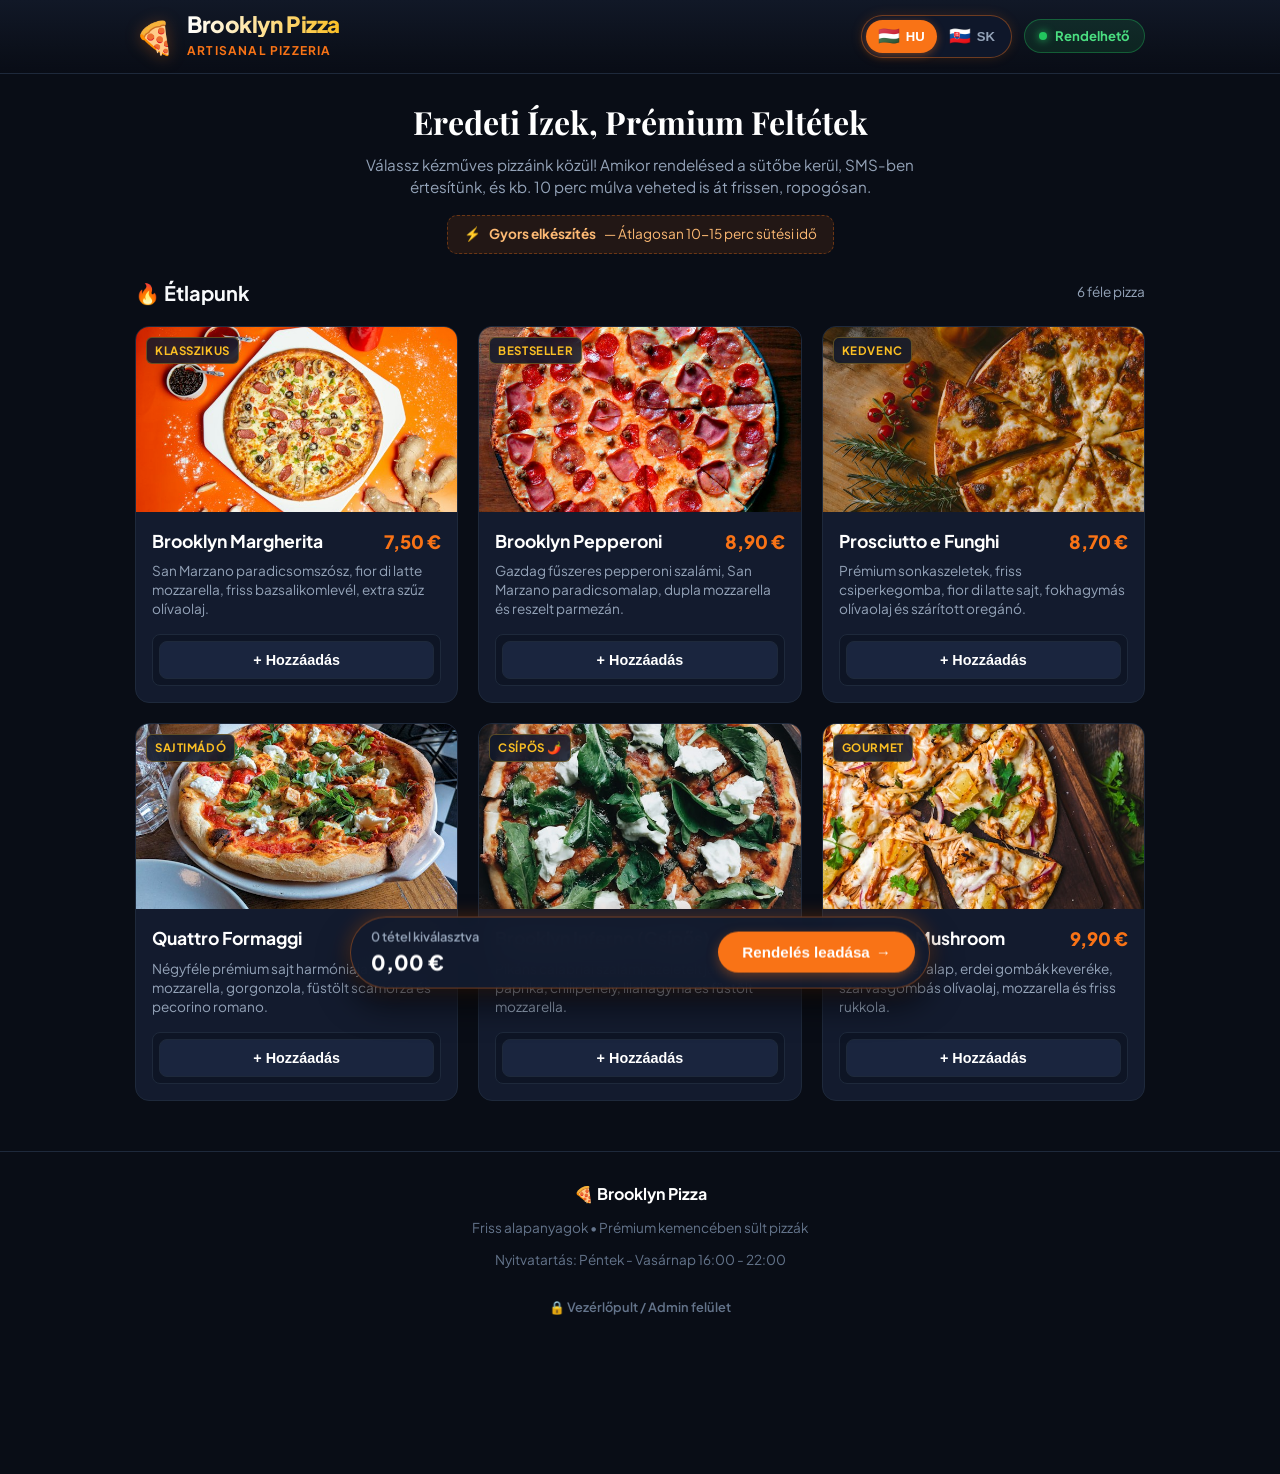
==== index.html @ bfd4f44f "Add files via upload" ====
<!DOCTYPE html>
<html lang="hu">
<head>
  <meta charset="UTF-8">
  <meta name="viewport" content="width=device-width, initial-scale=1.0">
  <title>Brooklyn Pizza — Artisanal Pizzeria</title>
  <link rel="preconnect" href="https://fonts.googleapis.com">
  <link rel="preconnect" href="https://fonts.gstatic.com" crossorigin>
  <link href="https://fonts.googleapis.com/css2?family=Plus+Jakarta+Sans:wght@400;500;600;700;800&family=Playfair+Display:ital,wght@0,700;1,700&display=swap" rel="stylesheet">
  <style>
    :root {
      --bg-dark: #090d16;
      --bg-card: #131b2e;
      --bg-card-hover: #1a253e;
      --bg-input: #0b1120;
      --primary: #f97316;
      --primary-hover: #ea580c;
      --primary-glow: rgba(249, 115, 22, 0.3);
      --accent: #fbbf24;
      --text-main: #f8fafc;
      --text-muted: #94a3b8;
      --text-dim: #64748b;
      --border: #1e293b;
      --border-focus: #f97316;
      --success: #22c55e;
      --danger: #ef4444;
      --radius-sm: 8px;
      --radius-md: 14px;
      --radius-lg: 20px;
    }

    * {
      box-sizing: border-box;
      margin: 0;
      padding: 0;
    }

    body {
      font-family: 'Plus Jakarta Sans', -apple-system, BlinkMacSystemFont, "Segoe UI", Roboto, sans-serif;
      background-color: var(--bg-dark);
      color: var(--text-main);
      min-height: 100vh;
      padding-bottom: 120px;
      line-height: 1.5;
    }

    /* Fejléc */
    header {
      background: linear-gradient(180deg, #111827 0%, rgba(9, 13, 22, 0.95) 100%);
      border-bottom: 1px solid var(--border);
      position: sticky;
      top: 0;
      z-index: 40;
      backdrop-filter: blur(12px);
    }

    .header-inner {
      max-width: 1050px;
      margin: 0 auto;
      padding: 12px 20px;
      display: flex;
      justify-content: space-between;
      align-items: center;
      gap: 12px;
      flex-wrap: wrap;
    }

    .logo-container {
      display: flex;
      align-items: center;
      gap: 12px;
    }

    .logo-icon {
      font-size: 2rem;
      filter: drop-shadow(0 2px 8px var(--primary-glow));
    }

    .logo-text h1 {
      font-size: 1.4rem;
      font-weight: 800;
      letter-spacing: -0.02em;
      background: linear-gradient(90deg, #fff, #fbbf24);
      -webkit-background-clip: text;
      -webkit-text-fill-color: transparent;
      line-height: 1.1;
    }

    .logo-text span {
      font-size: 0.75rem;
      color: var(--primary);
      text-transform: uppercase;
      font-weight: 700;
      letter-spacing: 0.1em;
    }

    .header-right {
      display: flex;
      align-items: center;
      gap: 12px;
    }

    /* Feltűnő Nyelvválasztó */
    .lang-switcher {
      display: flex;
      background: #0f172a;
      padding: 4px;
      border-radius: 999px;
      border: 1.5px solid rgba(249, 115, 22, 0.4);
      box-shadow: 0 0 12px rgba(249, 115, 22, 0.15);
    }

    .lang-btn {
      display: flex;
      align-items: center;
      gap: 6px;
      padding: 6px 12px;
      border: none;
      background: transparent;
      color: var(--text-muted);
      font-size: 0.82rem;
      font-weight: 700;
      border-radius: 999px;
      cursor: pointer;
      transition: all 0.2s ease;
      user-select: none;
    }

    .lang-btn .flag {
      font-size: 1.1rem;
    }

    .lang-btn.active {
      background: var(--primary);
      color: #fff;
      box-shadow: 0 2px 8px rgba(249, 115, 22, 0.4);
    }

    /* Nyitva / Zárva Státusz Jelvény */
    .status-badge {
      display: inline-flex;
      align-items: center;
      gap: 8px;
      padding: 6px 14px;
      border-radius: 999px;
      font-size: 0.82rem;
      font-weight: 700;
      transition: all 0.3s ease;
    }

    /* Nyitva állapot */
    .status-badge.open {
      background: rgba(34, 197, 94, 0.12);
      border: 1px solid rgba(34, 197, 94, 0.35);
      color: #4ade80;
    }

    .status-badge.open .status-dot {
      width: 8px;
      height: 8px;
      background: #22c55e;
      border-radius: 50%;
      box-shadow: 0 0 8px #22c55e;
      animation: pulse 2s infinite;
    }

    /* Zárva állapot */
    .status-badge.closed {
      background: rgba(239, 68, 68, 0.12);
      border: 1px solid rgba(239, 68, 68, 0.35);
      color: #f87171;
    }

    .status-badge.closed .status-dot {
      width: 8px;
      height: 8px;
      background: #ef4444;
      border-radius: 50%;
      box-shadow: 0 0 6px rgba(239, 68, 68, 0.6);
      animation: none;
    }

    @keyframes pulse {
      0%, 100% { opacity: 1; transform: scale(1); }
      50% { opacity: 0.4; transform: scale(0.85); }
    }

    /* Hero szekció */
    .hero {
      max-width: 1000px;
      margin: 24px auto 16px;
      padding: 0 20px;
      text-align: center;
    }

    .hero h2 {
      font-family: 'Playfair Display', serif;
      font-size: 2rem;
      color: #fff;
      margin-bottom: 8px;
    }

    .hero p {
      color: var(--text-muted);
      font-size: 0.95rem;
      max-width: 620px;
      margin: 0 auto;
    }

    .info-banner {
      margin-top: 16px;
      display: inline-flex;
      align-items: center;
      gap: 8px;
      background: rgba(249, 115, 22, 0.1);
      border: 1px dashed rgba(249, 115, 22, 0.35);
      color: #fdba74;
      padding: 8px 16px;
      border-radius: 10px;
      font-size: 0.85rem;
    }

    .closed-store-banner {
      margin-top: 16px;
      display: none;
      align-items: center;
      justify-content: center;
      gap: 8px;
      background: rgba(239, 68, 68, 0.12);
      border: 1px solid rgba(239, 68, 68, 0.35);
      color: #fca5a5;
      padding: 10px 20px;
      border-radius: 10px;
      font-size: 0.9rem;
      font-weight: 600;
    }

    /* Étlap rács */
    .container {
      max-width: 1050px;
      margin: 24px auto;
      padding: 0 20px;
    }

    .menu-header {
      display: flex;
      justify-content: space-between;
      align-items: center;
      margin-bottom: 18px;
    }

    .menu-header h3 {
      font-size: 1.25rem;
      font-weight: 700;
      color: var(--text-main);
      display: flex;
      align-items: center;
      gap: 8px;
    }

    .pizza-grid {
      display: grid;
      grid-template-columns: repeat(auto-fill, minmax(300px, 1fr));
      gap: 20px;
    }

    /* Pizzakártya */
    .pizza-card {
      background: var(--bg-card);
      border: 1px solid var(--border);
      border-radius: var(--radius-md);
      overflow: hidden;
      display: flex;
      flex-direction: column;
      transition: transform 0.2s ease, border-color 0.2s ease, box-shadow 0.2s ease;
      position: relative;
    }

    .pizza-card:hover {
      transform: translateY(-4px);
      border-color: rgba(249, 115, 22, 0.4);
      box-shadow: 0 12px 24px -10px rgba(0, 0, 0, 0.5);
    }

    .pizza-image-wrapper {
      position: relative;
      width: 100%;
      height: 185px;
      overflow: hidden;
      background: #0f172a;
    }

    .pizza-image {
      width: 100%;
      height: 100%;
      object-fit: cover;
      transition: transform 0.4s ease;
    }

    .pizza-card:hover .pizza-image {
      transform: scale(1.06);
    }

    .pizza-badge {
      position: absolute;
      top: 10px;
      left: 10px;
      background: rgba(15, 23, 42, 0.85);
      backdrop-filter: blur(6px);
      color: var(--accent);
      border: 1px solid rgba(251, 191, 36, 0.3);
      font-size: 0.72rem;
      font-weight: 700;
      padding: 4px 8px;
      border-radius: 6px;
      text-transform: uppercase;
      letter-spacing: 0.05em;
    }

    .pizza-content {
      padding: 16px;
      display: flex;
      flex-direction: column;
      flex-grow: 1;
      justify-content: space-between;
    }

    .pizza-title-row {
      display: flex;
      justify-content: space-between;
      align-items: flex-start;
      margin-bottom: 6px;
      gap: 8px;
    }

    .pizza-name {
      font-size: 1.1rem;
      font-weight: 700;
      color: #fff;
    }

    .pizza-price {
      font-size: 1.15rem;
      font-weight: 800;
      color: var(--primary);
      white-space: nowrap;
    }

    .pizza-desc {
      font-size: 0.85rem;
      color: var(--text-muted);
      line-height: 1.4;
      margin-bottom: 16px;
      flex-grow: 1;
    }

    /* Mennyiségválasztó */
    .card-actions {
      display: flex;
      align-items: center;
      justify-content: space-between;
      background: rgba(11, 17, 32, 0.6);
      padding: 6px;
      border-radius: var(--radius-sm);
      border: 1px solid var(--border);
    }

    .qty-control {
      display: flex;
      align-items: center;
      gap: 10px;
      width: 100%;
      justify-content: space-between;
    }

    .qty-btn {
      width: 36px;
      height: 36px;
      border-radius: 8px;
      border: 1px solid var(--border);
      background: var(--bg-card-hover);
      color: #fff;
      font-size: 1.2rem;
      font-weight: 700;
      cursor: pointer;
      display: flex;
      align-items: center;
      justify-content: center;
      transition: all 0.15s ease;
      user-select: none;
    }

    .qty-btn:hover {
      background: var(--primary);
      border-color: var(--primary);
    }

    .qty-btn:active {
      transform: scale(0.92);
    }

    .qty-number {
      font-size: 1.05rem;
      font-weight: 700;
      min-width: 24px;
      text-align: center;
    }

    .qty-number.has-items {
      color: var(--primary);
    }

    .add-first-btn {
      width: 100%;
      padding: 10px;
      background: var(--bg-card-hover);
      color: #fff;
      border: 1px solid var(--border);
      border-radius: 8px;
      font-weight: 700;
      font-size: 0.9rem;
      cursor: pointer;
      transition: all 0.2s ease;
      display: flex;
      align-items: center;
      justify-content: center;
      gap: 6px;
    }

    .add-first-btn:hover {
      background: var(--primary);
      border-color: var(--primary);
      color: #fff;
    }

    /* Lebegő Kosár Sáv */
    .sticky-cart-bar {
      position: fixed;
      bottom: 20px;
      left: 50%;
      transform: translateX(-50%) translateY(150%);
      width: calc(100% - 40px);
      max-width: 580px;
      background: rgba(19, 27, 46, 0.94);
      backdrop-filter: blur(16px);
      border: 1px solid rgba(249, 115, 22, 0.4);
      border-radius: 999px;
      padding: 10px 14px 10px 20px;
      display: flex;
      justify-content: space-between;
      align-items: center;
      box-shadow: 0 16px 32px rgba(0, 0, 0, 0.6), 0 0 20px var(--primary-glow);
      z-index: 50;
      transition: transform 0.35s cubic-bezier(0.16, 1, 0.3, 1);
    }

    .sticky-cart-bar.visible {
      transform: translateX(-50%) translateY(0);
    }

    .cart-summary {
      display: flex;
      flex-direction: column;
    }

    .cart-count {
      font-size: 0.8rem;
      color: var(--text-muted);
      font-weight: 600;
    }

    .cart-total-price {
      font-size: 1.3rem;
      font-weight: 800;
      color: #fff;
    }

    .cart-action-btn {
      padding: 12px 24px;
      background: var(--primary);
      color: #fff;
      border: none;
      border-radius: 999px;
      font-weight: 700;
      font-size: 0.95rem;
      cursor: pointer;
      box-shadow: 0 4px 12px rgba(249, 115, 22, 0.35);
      transition: all 0.2s ease;
      display: flex;
      align-items: center;
      gap: 6px;
    }

    .cart-action-btn:hover {
      background: var(--primary-hover);
      transform: scale(1.03);
    }

    /* Rendelési Modal */
    .modal-overlay {
      position: fixed;
      inset: 0;
      background: rgba(0, 0, 0, 0.75);
      backdrop-filter: blur(8px);
      display: none;
      align-items: center;
      justify-content: center;
      z-index: 100;
      padding: 20px;
      opacity: 0;
      transition: opacity 0.25s ease;
    }

    .modal-overlay.active {
      display: flex;
      opacity: 1;
    }

    .modal-card {
      background: var(--bg-card);
      border: 1px solid var(--border);
      border-radius: var(--radius-lg);
      width: 100%;
      max-width: 480px;
      max-height: 90vh;
      overflow-y: auto;
      padding: 28px;
      box-shadow: 0 25px 50px -12px rgba(0, 0, 0, 0.8);
      position: relative;
      animation: modalSlide 0.3s cubic-bezier(0.16, 1, 0.3, 1);
    }

    @keyframes modalSlide {
      from { transform: translateY(20px) scale(0.96); }
      to { transform: translateY(0) scale(1); }
    }

    .modal-header {
      display: flex;
      justify-content: space-between;
      align-items: center;
      margin-bottom: 20px;
    }

    .modal-header h3 {
      font-size: 1.35rem;
      font-weight: 800;
      color: #fff;
    }

    .modal-close {
      background: transparent;
      border: none;
      color: var(--text-muted);
      font-size: 1.5rem;
      cursor: pointer;
      width: 32px;
      height: 32px;
      border-radius: 50%;
      display: flex;
      align-items: center;
      justify-content: center;
    }

    .modal-close:hover {
      background: var(--bg-card-hover);
      color: #fff;
    }

    /* Rendelési lista a modalban */
    .order-items-list {
      background: var(--bg-input);
      border-radius: var(--radius-sm);
      border: 1px solid var(--border);
      padding: 12px 16px;
      margin-bottom: 20px;
      max-height: 180px;
      overflow-y: auto;
    }

    .order-item-row {
      display: flex;
      justify-content: space-between;
      align-items: center;
      padding: 8px 0;
      border-bottom: 1px solid rgba(255, 255, 255, 0.06);
      font-size: 0.9rem;
    }

    .order-item-row:last-child {
      border-bottom: none;
    }

    .order-item-title {
      font-weight: 600;
      color: var(--text-main);
    }

    .order-item-qty {
      color: var(--primary);
      font-weight: 700;
      margin-right: 6px;
    }

    .order-item-price {
      font-weight: 700;
      color: var(--text-muted);
    }

    .order-total-row {
      display: flex;
      justify-content: space-between;
      align-items: center;
      padding-top: 10px;
      margin-top: 6px;
      border-top: 1px dashed var(--border);
      font-weight: 800;
      font-size: 1.15rem;
      color: #fff;
    }

    .order-total-price {
      color: var(--primary);
    }

    /* Form elemek */
    .form-group {
      margin-bottom: 16px;
    }

    .form-group label {
      display: block;
      margin-bottom: 6px;
      font-size: 0.85rem;
      font-weight: 600;
      color: #cbd5e1;
    }

    .form-group input,
    .form-group textarea {
      width: 100%;
      padding: 12px 14px;
      background: var(--bg-input);
      border: 1px solid var(--border);
      border-radius: var(--radius-sm);
      color: #fff;
      font-size: 0.95rem;
      font-family: inherit;
      transition: border-color 0.2s;
    }

    .form-group input:focus,
    .form-group textarea:focus {
      outline: none;
      border-color: var(--border-focus);
      box-shadow: 0 0 0 3px var(--primary-glow);
    }

    .form-group small {
      display: block;
      color: var(--text-dim);
      font-size: 0.75rem;
      margin-top: 4px;
    }

    .submit-order-btn {
      width: 100%;
      padding: 14px;
      background: var(--primary);
      color: #fff;
      border: none;
      border-radius: var(--radius-sm);
      font-weight: 800;
      font-size: 1rem;
      cursor: pointer;
      transition: all 0.2s ease;
      box-shadow: 0 4px 14px rgba(249, 115, 22, 0.4);
      display: flex;
      align-items: center;
      justify-content: center;
      gap: 8px;
    }

    .submit-order-btn:hover {
      background: var(--primary-hover);
    }

    .submit-order-btn:disabled {
      opacity: 0.6;
      cursor: not-allowed;
    }

    /* Sikeres rendelés képernyő */
    .success-view {
      display: none;
      text-align: center;
      padding: 20px 0;
    }

    .success-icon {
      font-size: 3.5rem;
      margin-bottom: 12px;
      animation: popIn 0.4s cubic-bezier(0.175, 0.885, 0.32, 1.275);
    }

    @keyframes popIn {
      from { transform: scale(0.5); opacity: 0; }
      to { transform: scale(1); opacity: 1; }
    }

    .success-view h3 {
      font-size: 1.4rem;
      color: #22c55e;
      margin-bottom: 8px;
      font-weight: 800;
    }

    .success-view p {
      color: var(--text-muted);
      font-size: 0.9rem;
      line-height: 1.5;
      margin-bottom: 20px;
    }

    .success-details {
      background: var(--bg-input);
      border: 1px solid var(--border);
      border-radius: var(--radius-sm);
      padding: 14px;
      text-align: left;
      font-size: 0.85rem;
      color: #cbd5e1;
      margin-bottom: 20px;
    }

    .new-order-btn {
      padding: 12px 24px;
      background: var(--bg-card-hover);
      color: #fff;
      border: 1px solid var(--border);
      border-radius: var(--radius-sm);
      font-weight: 700;
      cursor: pointer;
      width: 100%;
    }

    .new-order-btn:hover {
      background: #263554;
    }

    /* Lábléc */
    footer {
      border-top: 1px solid var(--border);
      padding: 30px 20px;
      text-align: center;
      margin-top: 50px;
    }

    .footer-content {
      max-width: 600px;
      margin: 0 auto;
      display: flex;
      flex-direction: column;
      align-items: center;
      gap: 12px;
    }

    .footer-brand {
      font-weight: 700;
      color: #fff;
      display: flex;
      align-items: center;
      gap: 6px;
    }

    .footer-info {
      font-size: 0.85rem;
      color: var(--text-dim);
    }

    .admin-link {
      display: inline-flex;
      align-items: center;
      gap: 6px;
      margin-top: 8px;
      color: #64748b;
      text-decoration: none;
      font-size: 0.8rem;
      font-weight: 600;
      padding: 6px 12px;
      border-radius: 6px;
      border: 1px solid transparent;
      transition: all 0.2s ease;
    }

    .admin-link:hover {
      color: var(--primary);
      border-color: rgba(249, 115, 22, 0.3);
      background: rgba(249, 115, 22, 0.05);
    }

    /* Reszponzív finomítások */
    @media (max-width: 640px) {
      .header-inner { justify-content: center; }
      .hero h2 { font-size: 1.6rem; }
      .pizza-grid { grid-template-columns: 1fr; }
      .sticky-cart-bar { width: calc(100% - 24px); bottom: 12px; padding: 8px 12px 8px 16px; }
      .cart-total-price { font-size: 1.15rem; }
      .cart-action-btn { padding: 10px 18px; font-size: 0.88rem; }
      .modal-card { padding: 20px; }
    }
  </style>
</head>
<body>

  <!-- Fejléc -->
  <header>
    <div class="header-inner">
      <div class="logo-container">
        <div class="logo-icon">🍕</div>
        <div class="logo-text">
          <h1>Brooklyn Pizza</h1>
          <span>Artisanal Pizzeria</span>
        </div>
      </div>

      <div class="header-right">
        <!-- Feltűnő Nyelvválasztó -->
        <div class="lang-switcher">
          <button class="lang-btn" id="langBtnHu" onclick="setLanguage('hu')">
            <span class="flag">🇭🇺</span>
            <span>HU</span>
          </button>
          <button class="lang-btn" id="langBtnSk" onclick="setLanguage('sk')">
            <span class="flag">🇸🇰</span>
            <span>SK</span>
          </button>
        </div>

        <!-- Nyitva / Zárva Státusz Jelvény -->
        <div class="status-badge open" id="storeStatusBadge">
          <div class="status-dot"></div>
          <span id="txtStatusBadge">Rendelhető</span>
        </div>
      </div>
    </div>
  </header>

  <!-- Hero -->
  <section class="hero">
    <h2 id="txtHeroTitle">Eredeti Ízek, Prémium Feltétek</h2>
    <p id="txtHeroDesc">Válassz kézműves pizzáink közül! Amikor rendelésed a sütőbe kerül, SMS-ben értesítünk, és kb. 10 perc múlva veheted is át frissen, ropogósan.</p>
    
    <div class="info-banner" id="txtHeroBanner">
      ⚡ <strong>Gyors elkészítés</strong> — Átlagosan 10-15 perc sütési idő
    </div>

    <!-- Zárva állapot értesítő sáv -->
    <div class="closed-store-banner" id="closedStoreBanner">
      🔒 <span id="txtClosedBanner">Jelenleg nem fogadunk új rendeléseket. Hamarosan újra nyitunk!</span>
    </div>
  </section>

  <!-- Étlap lista -->
  <main class="container">
    <div class="menu-header">
      <h3 id="txtMenuHeading">🔥 Étlapunk</h3>
      <span style="font-size: 0.85rem; color: var(--text-muted);" id="menuCountLabel">6 féle pizza</span>
    </div>

    <div class="pizza-grid" id="pizzaGrid">
      <!-- JavaScript tölti be dinamikusan a menüt -->
    </div>
  </main>

  <!-- Lebegő alsó kosársáv -->
  <div class="sticky-cart-bar" id="stickyCartBar">
    <div class="cart-summary">
      <span class="cart-count" id="cartItemCount">0 tétel kiválasztva</span>
      <span class="cart-total-price" id="cartTotalPrice">0,00 €</span>
    </div>
    <button class="cart-action-btn" id="openOrderModalBtn" onclick="openOrderModal()">
      <span id="txtCheckoutBtn">Rendelés leadása</span> →
    </button>
  </div>

  <!-- Rendelés Leadási Modal -->
  <div class="modal-overlay" id="orderModal">
    <div class="modal-card">
      <div class="modal-header">
        <h3 id="txtModalTitle">🛍️ Rendelés összegzése</h3>
        <button class="modal-close" onclick="closeOrderModal()">&times;</button>
      </div>

      <div id="modalFormContainer">
        <!-- Kosár tételek -->
        <div class="order-items-list" id="modalItemsList">
          <!-- JS generálja -->
        </div>

        <form id="checkoutForm" onsubmit="handleOrderSubmit(event)">
          <div class="form-group">
            <label for="customerName" id="lblCustomerName">Neved *</label>
            <input type="text" id="customerName" required placeholder="Pl. Kovács Gergő / Ján Novák">
          </div>

          <div class="form-group">
            <label for="customerPhone" id="lblCustomerPhone">Telefonszámod (SMS értesítéshez) *</label>
            <input type="tel" id="customerPhone" required placeholder="Pl. +421901234567 vagy +36301234567">
            <small id="txtPhoneHint">Erre a számra küldjük az SMS-t, amint elkezdjük sütni a pizzádat!</small>
          </div>

          <div class="form-group">
            <label for="orderNotes" id="lblOrderNotes">Megjegyzés a rendeléshez (opcionális)</label>
            <textarea id="orderNotes" rows="2" placeholder="Pl. csípősen, extra bazsalikommal / pikantné, bez cibule..."></textarea>
          </div>

          <button type="submit" class="submit-order-btn" id="submitOrderBtn">
            <span id="txtSubmitBtnText">🍕 Rendelés elküldése</span>
          </button>
        </form>
      </div>

      <!-- Sikeres leadás visszajelzés -->
      <div class="success-view" id="successView">
        <div class="success-icon">🎉</div>
        <h3 id="txtSuccessTitle">Rendelésed sikeresen rögzítettük!</h3>
        <p id="txtSuccessDesc">Köszönjük a rendelést! Figyeld a megadott telefonszámodat, SMS-ben jelezni fogunk, amint a sütőbe tesszük a pizzádat!</p>
        
        <div class="success-details" id="successDetails">
          <!-- JS tölti ki -->
        </div>

        <button class="new-order-btn" id="txtNewOrderBtn" onclick="resetOrderForm()">Új rendelés leadása</button>
      </div>
    </div>
  </div>

  <!-- Lábléc -->
  <footer>
    <div class="footer-content">
      <div class="footer-brand">🍕 Brooklyn Pizza</div>
      <div class="footer-info" id="txtFooterDesc">Friss alapanyagok • Prémium kemencében sült pizzák</div>
      <div class="footer-info" id="txtFooterHours">Nyitvatartás: Péntek - Vasárnap 16:00 - 22:00</div>
      
      <!-- Jelszóval védett admin link -->
      <a href="admin.html" class="admin-link" id="txtAdminLink" title="Jelszóval védett adminisztrációs felület">
        🔒 Vezérlőpult / Admin felület
      </a>
    </div>
  </footer>

  <script>
    // Nyelvi Szótár (HU / SK)
    const I18N = {
      hu: {
        statusOpen: 'Rendelhető',
        statusClosed: 'Jelenleg zárva vagyunk',
        closedBanner: '🔒 Jelenleg nem fogadunk új rendeléseket. Hamarosan újra nyitunk!',
        closedAlert: 'Sajnáljuk, jelenleg zárva vagyunk és nem fogadunk új rendeléseket!',
        heroTitle: 'Eredeti Ízek, Prémium Feltétek',
        heroDesc: 'Válassz kézműves pizzáink közül! Amikor rendelésed a sütőbe kerül, SMS-ben értesítünk, és kb. 10 perc múlva veheted is át frissen, ropogósan.',
        heroBanner: '⚡ <strong>Gyors elkészítés</strong> — Átlagosan 10-15 perc sütési idő',
        menuHeading: '🔥 Étlapunk',
        menuCount: count => `${count} féle pizza`,
        emptyMenu: 'Jelenleg nincs elérhető pizza az étlapon.',
        addBtn: '+ Hozzáadás',
        itemsSelected: count => `${count} tétel kiválasztva`,
        checkoutBtn: 'Rendelés leadása',
        modalTitle: '🛍️ Rendelés összegzése',
        totalPayable: 'Fizetendő összeg:',
        lblName: 'Neved *',
        namePlaceholder: 'Pl. Kovács Gergő',
        lblPhone: 'Telefonszámod (SMS értesítéshez) *',
        phonePlaceholder: 'Pl. +421901234567 vagy +36301234567',
        phoneHint: 'Erre a számra küldjük az SMS-t, amint elkezdjük sütni a pizzádat!',
        lblNotes: 'Megjegyzés a rendeléshez (opcionális)',
        notesPlaceholder: 'Pl. csípősen, extra sajttal, vágva...',
        submitBtn: '🍕 Rendelés elküldése',
        submittingBtn: '⏳ Rendelés rögzítése...',
        alertSelectPizza: 'Kérlek válassz legalább egy pizzát a rendeléshez!',
        successTitle: 'Rendelésed sikeresen rögzítettük!',
        successDesc: 'Köszönjük a rendelést! Figyeld a megadott telefonszámodat, SMS-ben jelezni fogunk, amint a sütőbe tesszük a pizzádat!',
        buyerLabel: 'Rendelő:',
        phoneLabel: 'Telefonszám:',
        pizzasLabel: 'Rendelt pizzák:',
        totalLabel: 'Végösszeg:',
        notesLabel: 'Megjegyzés:',
        newOrderBtn: 'Új rendelés leadása',
        footerDesc: 'Friss alapanyagok • Prémium kemencében sült pizzák',
        footerHours: 'Nyitvatartás: Péntek - Vasárnap 16:00 - 22:00',
        adminLink: '🔒 Vezérlőpult / Admin felület',
        pieceUnit: 'db'
      },
      sk: {
        statusOpen: 'Prijímame objednávky',
        statusClosed: 'Momentálne máme zatvorené',
        closedBanner: '🔒 Momentálne neprijímame nové objednávky. Čoskoro opäť otvárame!',
        closedAlert: 'Prepáčte, momentálne máme zatvorené a neprijímame nové objednávky!',
        heroTitle: 'Originálne Chute, Prémiové Suroviny',
        heroDesc: 'Vyberte si z našich remeselných pízz! Keď vašu objednávku vložíme do pece, pošleme vám SMS a o cca 10 minút si ju môžete vyzdvihnúť čerstvú a chrumkavú.',
        heroBanner: '⚡ <strong>Rýchla príprava</strong> — Priemerný čas pečenia 10-15 minút',
        menuHeading: '🔥 Naša Ponuka',
        menuCount: count => `${count} druhov pizze`,
        emptyMenu: 'Momentálne nie je v ponuke žiadna pizza.',
        addBtn: '+ Pridať',
        itemsSelected: count => `${count} položiek vybraných`,
        checkoutBtn: 'Odoslať objednávku',
        modalTitle: '🛍️ Zhrnutie objednávky',
        totalPayable: 'Celková suma na úhradu:',
        lblName: 'Vaše meno *',
        namePlaceholder: 'Napr. Ján Novák',
        lblPhone: 'Telefónne číslo (pre SMS notifikáciu) *',
        phonePlaceholder: 'Napr. +421901234567 alebo +36301234567',
        phoneHint: 'Na toto číslo pošleme SMS, hneď ako začneme piecť vašu pizzu!',
        lblNotes: 'Poznámka k objednávke (voliteľné)',
        notesPlaceholder: 'Napr. pikantné, bez cibule, krájať...',
        submitBtn: '🍕 Odoslať objednávku',
        submittingBtn: '⏳ Odosielanie objednávky...',
        alertSelectPizza: 'Prosím, vyberte aspoň jednu pizzu do objednávky!',
        successTitle: 'Vaša objednávka bola úspešne zaznamenaná!',
        successDesc: 'Ďakujeme za objednávku! Sledujte svoj telefón, pošleme vám SMS, hneď ako vložíme pizzu do pece!',
        buyerLabel: 'Objednávateľ:',
        phoneLabel: 'Telefón:',
        pizzasLabel: 'Objednané pizze:',
        totalLabel: 'Celková suma:',
        notesLabel: 'Poznámka:',
        newOrderBtn: 'Vytvoriť novú objednávku',
        footerDesc: 'Čerstvé suroviny • Prémiové pizze pečené v peci',
        footerHours: 'Otváracie hodiny: Piatok - Nedeľa 16:00 - 22:00',
        adminLink: '🔒 Ovládací panel / Admin',
        pieceUnit: 'ks'
      }
    };

    // Konfiguráció & Tárolási kulcsok
    const CONFIG_KEY = 'brooklyn_pizza_config';
    const MENU_STORAGE_KEY = 'brooklyn_pizza_menu';
    const ORDERS_STORAGE_KEY = 'brooklyn_pizza_orders';
    const LANG_STORAGE_KEY = 'brooklyn_pizza_lang';
    const STORE_STATUS_KEY = 'brooklyn_store_status';

    const DEFAULT_MENU = [
      {
        id: 'p1',
        name_hu: 'Brooklyn Margherita',
        name_sk: 'Brooklyn Margherita',
        badge_hu: 'Klasszikus',
        badge_sk: 'Klasika',
        desc_hu: 'San Marzano paradicsomszósz, fior di latte mozzarella, friss bazsalikomlevél, extra szűz olívaolaj.',
        desc_sk: 'San Marzano paradajková omáčka, fior di latte mozzarella, čerstvá bazalka, extra panenský olivový olej.',
        price: 7.50,
        image: 'images/margherita.jpg',
        fallbackImage: 'https://images.unsplash.com/photo-1604382354936-07c5d9983bd3?auto=format&fit=crop&w=600&q=80',
        available: true
      },
      {
        id: 'p2',
        name_hu: 'Brooklyn Pepperoni',
        name_sk: 'Brooklyn Pepperoni',
        badge_hu: 'Bestseller',
        badge_sk: 'Bestseller',
        desc_hu: 'Gazdag fűszeres pepperoni szalámi, San Marzano paradicsomalap, dupla mozzarella és reszelt parmezán.',
        desc_sk: 'Korenistá saláma pepperoni, San Marzano paradajkový základ, dvojitá mozzarella a strúhaný parmezán.',
        price: 8.90,
        image: 'images/pepperoni.jpg',
        fallbackImage: 'https://images.unsplash.com/photo-1628840042765-356cda07504e?auto=format&fit=crop&w=600&q=80',
        available: true
      },
      {
        id: 'p3',
        name_hu: 'Prosciutto e Funghi',
        name_sk: 'Prosciutto e Funghi',
        badge_hu: 'Kedvenc',
        badge_sk: 'Obľúbená',
        desc_hu: 'Prémium sonkaszeletek, friss csiperkegomba, fior di latte sajt, fokhagymás olívaolaj és szárított oregánó.',
        desc_sk: 'Prémiová šunka, čerstvé šampiňóny, syr fior di latte, cesnakový olivový olej a sušené oregano.',
        price: 8.70,
        image: 'images/prosciutto.jpg',
        fallbackImage: 'https://images.unsplash.com/photo-1513104890138-7c749659a591?auto=format&fit=crop&w=600&q=80',
        available: true
      },
      {
        id: 'p4',
        name_hu: 'Quattro Formaggi',
        name_sk: 'Quattro Formaggi',
        badge_hu: 'Sajtimádó',
        badge_sk: 'Syrová',
        desc_hu: 'Négyféle prémium sajt harmóniája: mozzarella, gorgonzola, füstölt scamorza és pecorino romano.',
        desc_sk: 'Harmónia štyroch druhov syra: mozzarella, gorgonzola, údená scamorza a pecorino romano.',
        price: 9.20,
        image: 'images/quattro_formaggi.jpg',
        fallbackImage: 'https://images.unsplash.com/photo-1573821663912-569905455b1c?auto=format&fit=crop&w=600&q=80',
        available: true
      },
      {
        id: 'p5',
        name_hu: 'Brooklyn Inferno (Csípős)',
        name_sk: 'Brooklyn Inferno (Pikantná)',
        badge_hu: 'Csípős 🌶️',
        badge_sk: 'Pikantné 🌶️',
        desc_hu: 'Pikáns calabriai szalámi, szeletelt jalapeño paprika, chilipehely, lilahagyma és füstölt mozzarella.',
        desc_sk: 'Pikantná saláma, krájané jalapeño papričky, čili vločky, červená cibuľa a údená mozzarella.',
        price: 9.40,
        image: 'images/inferno.jpg',
        fallbackImage: 'https://images.unsplash.com/photo-1593560708920-61dd98c46a4e?auto=format&fit=crop&w=600&q=80',
        available: true
      },
      {
        id: 'p6',
        name_hu: 'Truffle & Mushroom',
        name_sk: 'Truffle & Mushroom',
        badge_hu: 'Gourmet',
        badge_sk: 'Gourmet',
        desc_hu: 'Krémes fehér alap, erdei gombák keveréke, szarvasgombás olívaolaj, mozzarella és friss rukkola.',
        desc_sk: 'Smotanový biely základ, lesné huby, hľuzovkový olej, mozzarella a čerstvá rukola.',
        price: 9.90,
        image: 'images/truffle.jpg',
        fallbackImage: 'https://images.unsplash.com/photo-1565299624946-b28f40a0ae38?auto=format&fit=crop&w=600&q=80',
        available: true
      }
    ];

    let currentLang = 'hu';
    let cart = {};
    let currentMenu = [];
    let isStoreOpen = true; // Nyitva vagy Zárva

    function detectDefaultLanguage() {
      const saved = localStorage.getItem(LANG_STORAGE_KEY);
      if (saved && (saved === 'hu' || saved === 'sk')) return saved;
      const browserLang = (navigator.language || (navigator.languages && navigator.languages[0]) || '').toLowerCase();
      if (browserLang.startsWith('sk') || browserLang.startsWith('cs')) return 'sk';
      return 'hu';
    }

    function loadStoreStatus() {
      const saved = localStorage.getItem(STORE_STATUS_KEY);
      isStoreOpen = (saved !== 'closed');
      updateStoreStatusUI();
    }

    function updateStoreStatusUI() {
      const badge = document.getElementById('storeStatusBadge');
      const textSpan = document.getElementById('txtStatusBadge');
      const closedBanner = document.getElementById('closedStoreBanner');
      const heroBanner = document.getElementById('txtHeroBanner');
      const t = I18N[currentLang];

      if (isStoreOpen) {
        badge.className = 'status-badge open';
        textSpan.innerText = t.statusOpen;
        closedBanner.style.display = 'none';
        heroBanner.style.display = 'inline-flex';
      } else {
        badge.className = 'status-badge closed';
        textSpan.innerText = t.statusClosed;
        closedBanner.style.display = 'flex';
        document.getElementById('txtClosedBanner').innerText = t.closedBanner;
        heroBanner.style.display = 'none';
      }
    }

    function setLanguage(lang) {
      currentLang = lang === 'sk' ? 'sk' : 'hu';
      localStorage.setItem(LANG_STORAGE_KEY, currentLang);
      
      document.getElementById('langBtnHu').classList.toggle('active', currentLang === 'hu');
      document.getElementById('langBtnSk').classList.toggle('active', currentLang === 'sk');
      document.documentElement.lang = currentLang;

      const t = I18N[currentLang];
      document.getElementById('txtHeroTitle').innerText = t.heroTitle;
      document.getElementById('txtHeroDesc').innerText = t.heroDesc;
      document.getElementById('txtHeroBanner').innerHTML = t.heroBanner;
      document.getElementById('txtMenuHeading').innerText = t.menuHeading;
      document.getElementById('txtCheckoutBtn').innerText = t.checkoutBtn;
      document.getElementById('txtModalTitle').innerText = t.modalTitle;
      document.getElementById('lblCustomerName').innerText = t.lblName;
      document.getElementById('customerName').placeholder = t.namePlaceholder;
      document.getElementById('lblCustomerPhone').innerText = t.lblPhone;
      document.getElementById('customerPhone').placeholder = t.phonePlaceholder;
      document.getElementById('txtPhoneHint').innerText = t.phoneHint;
      document.getElementById('lblOrderNotes').innerText = t.lblNotes;
      document.getElementById('orderNotes').placeholder = t.notesPlaceholder;
      document.getElementById('txtSubmitBtnText').innerText = t.submitBtn;
      document.getElementById('txtSuccessTitle').innerText = t.successTitle;
      document.getElementById('txtSuccessDesc').innerText = t.successDesc;
      document.getElementById('txtNewOrderBtn').innerText = t.newOrderBtn;
      document.getElementById('txtFooterDesc').innerText = t.footerDesc;
      document.getElementById('txtFooterHours').innerText = t.footerHours;
      document.getElementById('txtAdminLink').innerText = t.adminLink;

      updateStoreStatusUI();
      renderMenu();
    }

    function formatPrice(amount) {
      const num = Number(amount) || 0;
      return num.toFixed(2).replace('.', ',') + ' €';
    }

    function getPizzaField(pizza, field) {
      if (currentLang === 'sk') {
        if (field === 'name') return pizza.name_sk || pizza.name || pizza.name_hu || '';
        if (field === 'desc') return pizza.desc_sk || pizza.description || pizza.desc_hu || '';
        if (field === 'badge') return pizza.badge_sk || pizza.badge || pizza.badge_hu || '';
      } else {
        if (field === 'name') return pizza.name_hu || pizza.name || pizza.name_sk || '';
        if (field === 'desc') return pizza.desc_hu || pizza.description || pizza.desc_sk || '';
        if (field === 'badge') return pizza.badge_hu || pizza.badge || pizza.badge_sk || '';
      }
      return '';
    }

    function loadMenu() {
      const saved = localStorage.getItem(MENU_STORAGE_KEY);
      if (saved) {
        try {
          currentMenu = JSON.parse(saved);
          let hasOldHufPrices = currentMenu.some(p => p.price > 100);
          if (hasOldHufPrices) {
            currentMenu = DEFAULT_MENU;
            localStorage.setItem(MENU_STORAGE_KEY, JSON.stringify(DEFAULT_MENU));
          }
        } catch (e) {
          currentMenu = DEFAULT_MENU;
        }
      } else {
        currentMenu = DEFAULT_MENU;
        localStorage.setItem(MENU_STORAGE_KEY, JSON.stringify(DEFAULT_MENU));
      }
      renderMenu();
    }

    function renderMenu() {
      const t = I18N[currentLang];
      const grid = document.getElementById('pizzaGrid');
      const availableItems = currentMenu.filter(item => item.available !== false);
      document.getElementById('menuCountLabel').innerText = t.menuCount(availableItems.length);

      if (availableItems.length === 0) {
        grid.innerHTML = `<div style="grid-column: 1/-1; text-align: center; color: var(--text-muted); padding: 40px;">${t.emptyMenu}</div>`;
        return;
      }

      grid.innerHTML = availableItems.map(pizza => {
        const qty = cart[pizza.id] || 0;
        const fallbackImg = pizza.fallbackImage || "https://images.unsplash.com/photo-1513104890138-7c749659a591?auto=format&fit=crop&w=600&q=80";
        const imgSrc = pizza.image || fallbackImg;
        const pName = getPizzaField(pizza, 'name');
        const pDesc = getPizzaField(pizza, 'desc');
        const pBadge = getPizzaField(pizza, 'badge');

        return `
          <div class="pizza-card" data-id="${pizza.id}">
            <div class="pizza-image-wrapper">
              <img src="${imgSrc}" alt="${pName}" class="pizza-image" loading="lazy" onerror="this.src='${fallbackImg}'">
              ${pBadge ? `<span class="pizza-badge">${pBadge}</span>` : ''}
            </div>
            <div class="pizza-content">
              <div>
                <div class="pizza-title-row">
                  <h4 class="pizza-name">${pName}</h4>
                  <span class="pizza-price">${formatPrice(pizza.price)}</span>
                </div>
                <p class="pizza-desc">${pDesc}</p>
              </div>

              <div class="card-actions">
                ${qty === 0 ? `
                  <button class="add-first-btn" onclick="updateQty('${pizza.id}', 1)">
                    <span>${t.addBtn}</span>
                  </button>
                ` : `
                  <div class="qty-control">
                    <button class="qty-btn" onclick="updateQty('${pizza.id}', -1)">-</button>
                    <span class="qty-number has-items">${qty} ${t.pieceUnit}</span>
                    <button class="qty-btn" onclick="updateQty('${pizza.id}', 1)">+</button>
                  </div>
                `}
              </div>
            </div>
          </div>
        `;
      }).join('');

      updateCartBar();
    }

    function updateQty(pizzaId, delta) {
      if (!isStoreOpen && delta > 0) {
        alert(I18N[currentLang].closedAlert);
        return;
      }
      const current = cart[pizzaId] || 0;
      const next = current + delta;
      if (next <= 0) {
        delete cart[pizzaId];
      } else {
        cart[pizzaId] = next;
      }
      renderMenu();
    }

    function updateCartBar() {
      const t = I18N[currentLang];
      const bar = document.getElementById('stickyCartBar');
      let totalQty = 0;
      let totalPrice = 0;

      for (const [id, qty] of Object.entries(cart)) {
        const item = currentMenu.find(p => p.id === id);
        if (item && qty > 0) {
          totalQty += qty;
          totalPrice += item.price * qty;
        }
      }

      if (totalQty > 0) {
        document.getElementById('cartItemCount').innerText = t.itemsSelected(totalQty);
        document.getElementById('cartTotalPrice').innerText = formatPrice(totalPrice);
        bar.classList.add('visible');
      } else {
        bar.classList.remove('visible');
      }
    }

    function openOrderModal() {
      const t = I18N[currentLang];
      if (!isStoreOpen) {
        alert(t.closedAlert);
        return;
      }

      const modal = document.getElementById('orderModal');
      const listContainer = document.getElementById('modalItemsList');

      let totalQty = 0;
      let totalPrice = 0;
      let itemsHtml = '';

      for (const [id, qty] of Object.entries(cart)) {
        const item = currentMenu.find(p => p.id === id);
        if (item && qty > 0) {
          const itemTotal = item.price * qty;
          totalQty += qty;
          totalPrice += itemTotal;
          const pName = getPizzaField(item, 'name');

          itemsHtml += `
            <div class="order-item-row">
              <div>
                <span class="order-item-qty">${qty}x</span>
                <span class="order-item-title">${pName}</span>
              </div>
              <span class="order-item-price">${formatPrice(itemTotal)}</span>
            </div>
          `;
        }
      }

      if (totalQty === 0) {
        alert(t.alertSelectPizza);
        return;
      }

      itemsHtml += `
        <div class="order-total-row">
          <span>${t.totalPayable}</span>
          <span class="order-total-price">${formatPrice(totalPrice)}</span>
        </div>
      `;

      listContainer.innerHTML = itemsHtml;
      document.getElementById('modalFormContainer').style.display = 'block';
      document.getElementById('successView').style.display = 'none';
      modal.classList.add('active');
    }

    function closeOrderModal() {
      document.getElementById('orderModal').classList.remove('active');
    }

    async function handleOrderSubmit(e) {
      e.preventDefault();
      const t = I18N[currentLang];
      if (!isStoreOpen) {
        alert(t.closedAlert);
        return;
      }

      const submitBtn = document.getElementById('submitOrderBtn');
      submitBtn.disabled = true;
      submitBtn.innerHTML = `<span>${t.submittingBtn}</span>`;

      const name = document.getElementById('customerName').value.trim();
      const phone = document.getElementById('customerPhone').value.trim();
      const notes = document.getElementById('orderNotes').value.trim();

      const items = [];
      let totalAmount = 0;
      let summaryTextList = [];

      for (const [id, qty] of Object.entries(cart)) {
        const pizza = currentMenu.find(p => p.id === id);
        if (pizza && qty > 0) {
          const pName = getPizzaField(pizza, 'name');
          items.push({
            id: pizza.id,
            name: pName,
            qty: qty,
            price: pizza.price,
            total: Number((pizza.price * qty).toFixed(2))
          });
          totalAmount += pizza.price * qty;
          summaryTextList.push(`${qty}x ${pName}`);
        }
      }

      totalAmount = Number(totalAmount.toFixed(2));

      const orderPayload = {
        action: 'newOrder',
        name: name,
        phone: phone,
        pizza: summaryTextList.join(', '),
        items: items,
        totalAmount: totalAmount,
        currency: 'EUR',
        lang: currentLang,
        notes: notes,
        date: new Date().toISOString().split('T')[0],
        time: new Date().toLocaleTimeString([], { hour: '2-digit', minute: '2-digit' }),
        status: 'Új'
      };

      saveOrderLocally(orderPayload);

      const config = JSON.parse(localStorage.getItem(CONFIG_KEY) || '{}');
      const scriptUrl = config.scriptUrl || '';

      if (scriptUrl && scriptUrl !== 'IDE_MASOLD_A_GOOGLE_APPS_SCRIPT_WEB_APP_URLT') {
        try {
          await fetch(scriptUrl, {
            method: 'POST',
            mode: 'no-cors',
            body: JSON.stringify(orderPayload)
          });
        } catch (err) {
          console.warn('Google Sheets sync nem sikerült, helyi adat mentve', err);
        }
      }

      document.getElementById('modalFormContainer').style.display = 'none';
      const successDetails = document.getElementById('successDetails');
      successDetails.innerHTML = `
        <strong>${t.buyerLabel}</strong> ${name}<br>
        <strong>${t.phoneLabel}</strong> ${phone}<br>
        <strong>${t.pizzasLabel}</strong> ${summaryTextList.join(', ')}<br>
        <strong>${t.totalLabel}</strong> ${formatPrice(totalAmount)}<br>
        ${notes ? `<strong>${t.notesLabel}</strong> ${notes}` : ''}
      `;
      document.getElementById('successView').style.display = 'block';

      cart = {};
      renderMenu();
      submitBtn.disabled = false;
      submitBtn.innerHTML = `<span>${t.submitBtn}</span>`;
    }

    function saveOrderLocally(order) {
      const orders = JSON.parse(localStorage.getItem(ORDERS_STORAGE_KEY) || '[]');
      order.rowIndex = orders.length + 2;
      orders.unshift(order);
      localStorage.setItem(ORDERS_STORAGE_KEY, JSON.stringify(orders));
    }

    function resetOrderForm() {
      document.getElementById('checkoutForm').reset();
      closeOrderModal();
    }

    document.getElementById('orderModal').addEventListener('click', (e) => {
      if (e.target.id === 'orderModal') closeOrderModal();
    });

    window.addEventListener('focus', () => {
      loadMenu();
      loadStoreStatus();
    });

    // Azonnali állapotváltás ha az admin módosítja
    window.addEventListener('storage', (e) => {
      if (e.key === STORE_STATUS_KEY) {
        loadStoreStatus();
      }
      if (e.key === MENU_STORAGE_KEY) {
        loadMenu();
      }
    });

    const initialLang = detectDefaultLanguage();
    setLanguage(initialLang);
    loadStoreStatus();
    loadMenu();
  </script>
</body>
</html>
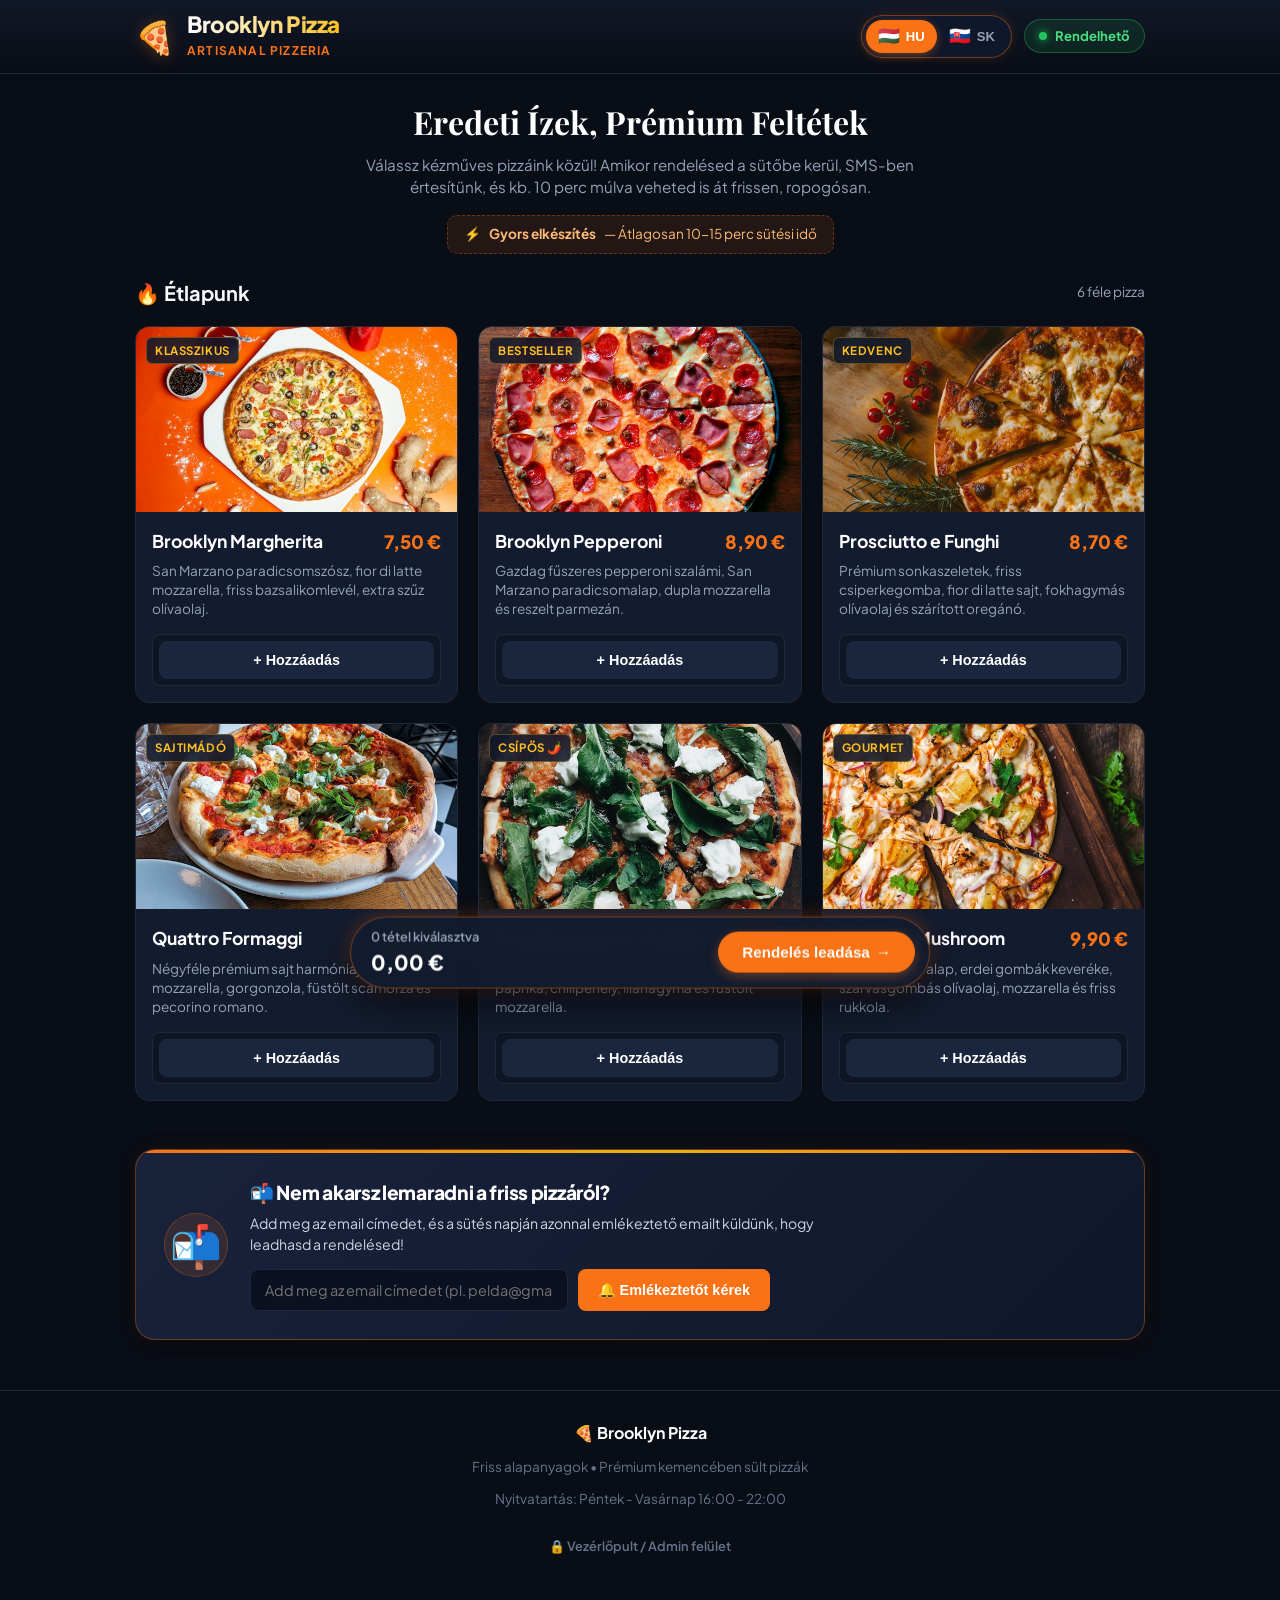
==== commit 10a2a8f3: "Add files via upload" ====
--- a/index.html
+++ b/index.html
@@ -496,6 +496,151 @@
       transform: scale(1.03);
     }
 
+    /* Sütési Nap Email Emlékeztető Kártya */
+    .reminder-section {
+      margin-top: 48px;
+      margin-bottom: 24px;
+    }
+
+    .reminder-card {
+      background: linear-gradient(135deg, rgba(26, 36, 61, 0.95), rgba(15, 23, 42, 0.98));
+      border: 1px solid rgba(249, 115, 22, 0.35);
+      border-radius: var(--radius-lg);
+      padding: 28px;
+      display: flex;
+      align-items: center;
+      gap: 22px;
+      box-shadow: 0 10px 30px -10px rgba(0, 0, 0, 0.6), 0 0 20px rgba(249, 115, 22, 0.08);
+      position: relative;
+      overflow: hidden;
+    }
+
+    .reminder-card::before {
+      content: '';
+      position: absolute;
+      top: 0;
+      left: 0;
+      right: 0;
+      height: 3px;
+      background: linear-gradient(90deg, #f97316, #eab308, #f97316);
+    }
+
+    .reminder-icon {
+      font-size: 2.6rem;
+      background: rgba(249, 115, 22, 0.12);
+      border: 1px solid rgba(249, 115, 22, 0.25);
+      width: 64px;
+      height: 64px;
+      border-radius: 50%;
+      display: flex;
+      align-items: center;
+      justify-content: center;
+      flex-shrink: 0;
+    }
+
+    .reminder-content {
+      flex: 1;
+    }
+
+    .reminder-content h3 {
+      font-size: 1.2rem;
+      font-weight: 800;
+      color: #fff;
+      margin-bottom: 6px;
+      letter-spacing: -0.3px;
+    }
+
+    .reminder-content p {
+      font-size: 0.88rem;
+      color: #cbd5e1;
+      line-height: 1.5;
+      margin-bottom: 14px;
+      max-width: 600px;
+    }
+
+    .reminder-form {
+      display: flex;
+      gap: 10px;
+      max-width: 520px;
+      flex-wrap: wrap;
+    }
+
+    .reminder-form input[type="email"] {
+      flex: 1;
+      min-width: 220px;
+      padding: 11px 14px;
+      background: var(--bg-input);
+      border: 1px solid var(--border);
+      border-radius: var(--radius-sm);
+      color: #fff;
+      font-size: 0.9rem;
+      font-family: inherit;
+      transition: var(--transition);
+    }
+
+    .reminder-form input[type="email"]:focus {
+      outline: none;
+      border-color: var(--primary);
+      box-shadow: 0 0 0 3px rgba(249, 115, 22, 0.2);
+    }
+
+    .reminder-submit-btn {
+      padding: 11px 20px;
+      background: var(--primary);
+      color: #fff;
+      border: none;
+      border-radius: var(--radius-sm);
+      font-weight: 700;
+      font-size: 0.9rem;
+      cursor: pointer;
+      transition: var(--transition);
+      white-space: nowrap;
+      display: inline-flex;
+      align-items: center;
+      gap: 6px;
+    }
+
+    .reminder-submit-btn:hover:not(:disabled) {
+      background: var(--primary-hover);
+      transform: translateY(-1px);
+    }
+
+    .reminder-submit-btn:disabled {
+      opacity: 0.6;
+      cursor: not-allowed;
+    }
+
+    .reminder-success-msg {
+      margin-top: 12px;
+      padding: 10px 14px;
+      background: rgba(34, 197, 94, 0.15);
+      border: 1px solid rgba(34, 197, 94, 0.4);
+      border-radius: var(--radius-sm);
+      color: #86efac;
+      font-size: 0.88rem;
+      font-weight: 600;
+      display: inline-flex;
+      align-items: center;
+      gap: 8px;
+      animation: fadeIn 0.3s ease;
+    }
+
+    @media (max-width: 640px) {
+      .reminder-card {
+        flex-direction: column;
+        align-items: flex-start;
+        padding: 18px;
+        gap: 14px;
+      }
+      .reminder-form {
+        width: 100%;
+        flex-direction: column;
+      }
+      .reminder-form input[type="email"], .reminder-submit-btn {
+        width: 100%;
+      }
+    }
+
     /* Rendelési Modal */
     .modal-overlay {
       position: fixed;
@@ -850,7 +995,7 @@
   <section class="hero">
     <h2 id="txtHeroTitle">Eredeti Ízek, Prémium Feltétek</h2>
     <p id="txtHeroDesc">Válassz kézműves pizzáink közül! Amikor rendelésed a sütőbe kerül, SMS-ben értesítünk, és kb. 10 perc múlva veheted is át frissen, ropogósan.</p>
-    
+
     <div class="info-banner" id="txtHeroBanner">
       ⚡ <strong>Gyors elkészítés</strong> — Átlagosan 10-15 perc sütési idő
     </div>
@@ -871,6 +1016,29 @@
     <div class="pizza-grid" id="pizzaGrid">
       <!-- JavaScript tölti be dinamikusan a menüt -->
     </div>
+
+    <!-- Sütési Nap Email Emlékeztető Szekció -->
+    <section class="reminder-section" id="reminderSection">
+      <div class="reminder-card">
+        <div class="reminder-icon">📬</div>
+        <div class="reminder-content">
+          <h3 id="txtReminderTitle">Nem akarsz lemaradni a friss pizzáról?</h3>
+          <p id="txtReminderDesc">Add meg az email címedet, és a sütés napján azonnal emlékeztető emailt küldünk, hogy leadhasd a rendelésed!</p>
+          
+          <form class="reminder-form" id="reminderForm" onsubmit="handleReminderSubmit(event)">
+            <input type="email" id="reminderEmailInput" placeholder="Add meg az email címedet (pl. nev@gmail.com)" required>
+            <button type="submit" class="reminder-submit-btn" id="btnReminderSubmit">
+              <span id="txtReminderBtn">🔔 Emlékeztetőt kérek</span>
+            </button>
+          </form>
+
+          <div class="reminder-success-msg" id="reminderSuccessMsg" style="display: none;">
+            <span class="reminder-check-icon">✅</span>
+            <span id="txtReminderSuccess">Köszönjük! A sütési napokon időben értesítünk emailben!</span>
+          </div>
+        </div>
+      </div>
+    </section>
   </main>
 
   <!-- Lebegő alsó kosársáv -->
@@ -926,7 +1094,7 @@
         <div class="success-icon">🎉</div>
         <h3 id="txtSuccessTitle">Rendelésed sikeresen rögzítettük!</h3>
         <p id="txtSuccessDesc">Köszönjük a rendelést! Figyeld a megadott telefonszámodat, SMS-ben jelezni fogunk, amint a sütőbe tesszük a pizzádat!</p>
-        
+
         <div class="success-details" id="successDetails">
           <!-- JS tölti ki -->
         </div>
@@ -942,7 +1110,7 @@
       <div class="footer-brand">🍕 Brooklyn Pizza</div>
       <div class="footer-info" id="txtFooterDesc">Friss alapanyagok • Prémium kemencében sült pizzák</div>
       <div class="footer-info" id="txtFooterHours">Nyitvatartás: Péntek - Vasárnap 16:00 - 22:00</div>
-      
+
       <!-- Jelszóval védett admin link -->
       <a href="admin.html" class="admin-link" id="txtAdminLink" title="Jelszóval védett adminisztrációs felület">
         🔒 Vezérlőpult / Admin felület
@@ -990,7 +1158,13 @@
         footerDesc: 'Friss alapanyagok • Prémium kemencében sült pizzák',
         footerHours: 'Nyitvatartás: Péntek - Vasárnap 16:00 - 22:00',
         adminLink: '🔒 Vezérlőpult / Admin felület',
-        pieceUnit: 'db'
+        pieceUnit: 'db',
+        reminderTitle: '📬 Nem akarsz lemaradni a friss pizzáról?',
+        reminderDesc: 'Add meg az email címedet, és a sütés napján azonnal emlékeztető emailt küldünk, hogy leadhasd a rendelésed!',
+        reminderEmailPlaceholder: 'Add meg az email címedet (pl. pelda@gmail.com)',
+        reminderBtn: '🔔 Emlékeztetőt kérek',
+        reminderSubmitting: '⏳ Feliratkozás...',
+        reminderSuccess: 'Köszönjük! A sütési napokon időben értesítünk emailben!'
       },
       sk: {
         statusOpen: 'Prijímame objednávky',
@@ -1029,9 +1203,21 @@
         footerDesc: 'Čerstvé suroviny • Prémiové pizze pečené v peci',
         footerHours: 'Otváracie hodiny: Piatok - Nedeľa 16:00 - 22:00',
         adminLink: '🔒 Ovládací panel / Admin',
-        pieceUnit: 'ks'
+        pieceUnit: 'ks',
+        reminderTitle: '📬 Nechcete zmeškať čerstvú pizzu?',
+        reminderDesc: 'Zadajte svoj e-mail a v deň pečenia vám pošleme pripomienku, aby ste si stihli včas objednať!',
+        reminderEmailPlaceholder: 'Zadajte váš e-mail (napr. priklad@gmail.com)',
+        reminderBtn: '🔔 Chcem pripomienku',
+        reminderSubmitting: '⏳ Prihlasovanie...',
+        reminderSuccess: 'Ďakujeme! V dňoch pečenia vás včas upozorníme e-mailom!'
       }
     };
+
+    // ==========================================
+    // GOOGLE APPS SCRIPT WEB APP URL (KÖZPONTI FELHŐ SZINKRON)
+    // Ha ide bemásolod a webapp URL-t, MINDEN mobil és vásárló automatikusan csatlakozik!
+    // ==========================================
+    const DEFAULT_SCRIPT_URL = 'https://script.google.com/macros/s/AKfycbycS_p7bqv4XPv6stNeFIq73g2l1YoGdF9441tgyegrpO8ukT8jeqY3hsA6q14PRNKhkA/exec'; // pl. 'https://script.google.com/macros/s/.../exec'
 
     // Konfiguráció & Tárolási kulcsok
     const CONFIG_KEY = 'brooklyn_pizza_config';
@@ -1039,6 +1225,17 @@
     const ORDERS_STORAGE_KEY = 'brooklyn_pizza_orders';
     const LANG_STORAGE_KEY = 'brooklyn_pizza_lang';
     const STORE_STATUS_KEY = 'brooklyn_store_status';
+
+    function getApiUrl() {
+      const config = JSON.parse(localStorage.getItem(CONFIG_KEY) || '{}');
+      if (config.scriptUrl && config.scriptUrl.trim() && config.scriptUrl !== 'IDE_MASOLD_A_GOOGLE_APPS_SCRIPT_WEB_APP_URLT') {
+        return config.scriptUrl.trim();
+      }
+      if (DEFAULT_SCRIPT_URL && DEFAULT_SCRIPT_URL.trim() && DEFAULT_SCRIPT_URL !== 'IDE_MASOLD_A_GOOGLE_APPS_SCRIPT_WEB_APP_URLT') {
+        return DEFAULT_SCRIPT_URL.trim();
+      }
+      return '';
+    }
 
     const DEFAULT_MENU = [
       {
@@ -1164,7 +1361,7 @@
     function setLanguage(lang) {
       currentLang = lang === 'sk' ? 'sk' : 'hu';
       localStorage.setItem(LANG_STORAGE_KEY, currentLang);
-      
+
       document.getElementById('langBtnHu').classList.toggle('active', currentLang === 'hu');
       document.getElementById('langBtnSk').classList.toggle('active', currentLang === 'sk');
       document.documentElement.lang = currentLang;
@@ -1191,6 +1388,18 @@
       document.getElementById('txtFooterHours').innerText = t.footerHours;
       document.getElementById('txtAdminLink').innerText = t.adminLink;
 
+      // Sütési emlékeztető fordítások
+      const remTitle = document.getElementById('txtReminderTitle');
+      if (remTitle) remTitle.innerText = t.reminderTitle;
+      const remDesc = document.getElementById('txtReminderDesc');
+      if (remDesc) remDesc.innerText = t.reminderDesc;
+      const remInput = document.getElementById('reminderEmailInput');
+      if (remInput) remInput.placeholder = t.reminderEmailPlaceholder;
+      const remBtn = document.getElementById('txtReminderBtn');
+      if (remBtn) remBtn.innerText = t.reminderBtn;
+      const remSuccess = document.getElementById('txtReminderSuccess');
+      if (remSuccess) remSuccess.innerText = t.reminderSuccess;
+
       updateStoreStatusUI();
       renderMenu();
     }
@@ -1437,18 +1646,19 @@
 
       saveOrderLocally(orderPayload);
 
-      const config = JSON.parse(localStorage.getItem(CONFIG_KEY) || '{}');
-      const scriptUrl = config.scriptUrl || '';
-
-      if (scriptUrl && scriptUrl !== 'IDE_MASOLD_A_GOOGLE_APPS_SCRIPT_WEB_APP_URLT') {
+      const scriptUrl = getApiUrl();
+      if (scriptUrl) {
         try {
           await fetch(scriptUrl, {
             method: 'POST',
             mode: 'no-cors',
+            headers: {
+              'Content-Type': 'text/plain;charset=utf-8'
+            },
             body: JSON.stringify(orderPayload)
           });
         } catch (err) {
-          console.warn('Google Sheets sync nem sikerült, helyi adat mentve', err);
+          console.warn('Google Sheets / Email értesítés hiba:', err);
         }
       }
 
@@ -1481,16 +1691,90 @@
       closeOrderModal();
     }
 
+    /* --- Sütési Nap Emlékeztető Feliratkozás Kezelése --- */
+    async function handleReminderSubmit(e) {
+      e.preventDefault();
+      const emailInput = document.getElementById('reminderEmailInput');
+      const email = emailInput.value.trim();
+      if (!email || !email.includes('@')) return;
+
+      const btn = document.getElementById('btnReminderSubmit');
+      const txtBtn = document.getElementById('txtReminderBtn');
+      const t = I18N[currentLang];
+
+      btn.disabled = true;
+      txtBtn.innerText = t.reminderSubmitting;
+
+      const scriptUrl = getApiUrl();
+      if (scriptUrl) {
+        try {
+          await fetch(scriptUrl, {
+            method: 'POST',
+            mode: 'no-cors',
+            headers: {
+              'Content-Type': 'text/plain;charset=utf-8'
+            },
+            body: JSON.stringify({
+              action: 'subscribeReminder',
+              email: email,
+              lang: currentLang,
+              date: new Date().toISOString()
+            })
+          });
+        } catch (err) {
+          console.warn('Reminder subscription sync warning:', err);
+        }
+      }
+
+      localStorage.setItem('brooklyn_pizza_subscribed_email', email);
+      emailInput.value = '';
+      btn.disabled = false;
+      txtBtn.innerText = t.reminderBtn;
+      document.getElementById('reminderForm').style.display = 'none';
+      document.getElementById('reminderSuccessMsg').style.display = 'inline-flex';
+    }
+
     document.getElementById('orderModal').addEventListener('click', (e) => {
       if (e.target.id === 'orderModal') closeOrderModal();
     });
 
+    // Felhőbeli adatok szinkronizálása (több eszköz közötti frissülés)
+    async function fetchCloudData() {
+      const scriptUrl = getApiUrl();
+      if (scriptUrl) {
+        try {
+          const res = await fetch(scriptUrl);
+          const data = await res.json();
+          let hasChanges = false;
+
+          if (data.menu && Array.isArray(data.menu) && data.menu.length > 0) {
+            currentMenu = data.menu;
+            localStorage.setItem(MENU_STORAGE_KEY, JSON.stringify(currentMenu));
+            hasChanges = true;
+          }
+
+          if (data.storeStatus) {
+            isStoreOpen = (data.storeStatus !== 'closed');
+            localStorage.setItem(STORE_STATUS_KEY, isStoreOpen ? 'open' : 'closed');
+            updateStoreStatusUI();
+          }
+
+          if (hasChanges) {
+            renderMenu();
+          }
+        } catch (err) {
+          console.warn('Nem sikerült lekérni a friss étlapot a felhőből:', err);
+        }
+      }
+    }
+
     window.addEventListener('focus', () => {
       loadMenu();
       loadStoreStatus();
+      fetchCloudData();
     });
 
-    // Azonnali állapotváltás ha az admin módosítja
+    // Azonnali állapotváltás ha az admin módosítja ugyanazon a gépen
     window.addEventListener('storage', (e) => {
       if (e.key === STORE_STATUS_KEY) {
         loadStoreStatus();
@@ -1504,6 +1788,10 @@
     setLanguage(initialLang);
     loadStoreStatus();
     loadMenu();
+    fetchCloudData();
+
+    // Időszakos háttér-frissítés más eszközök módosításainak fogadására
+    setInterval(fetchCloudData, 30000);
   </script>
 </body>
 </html>
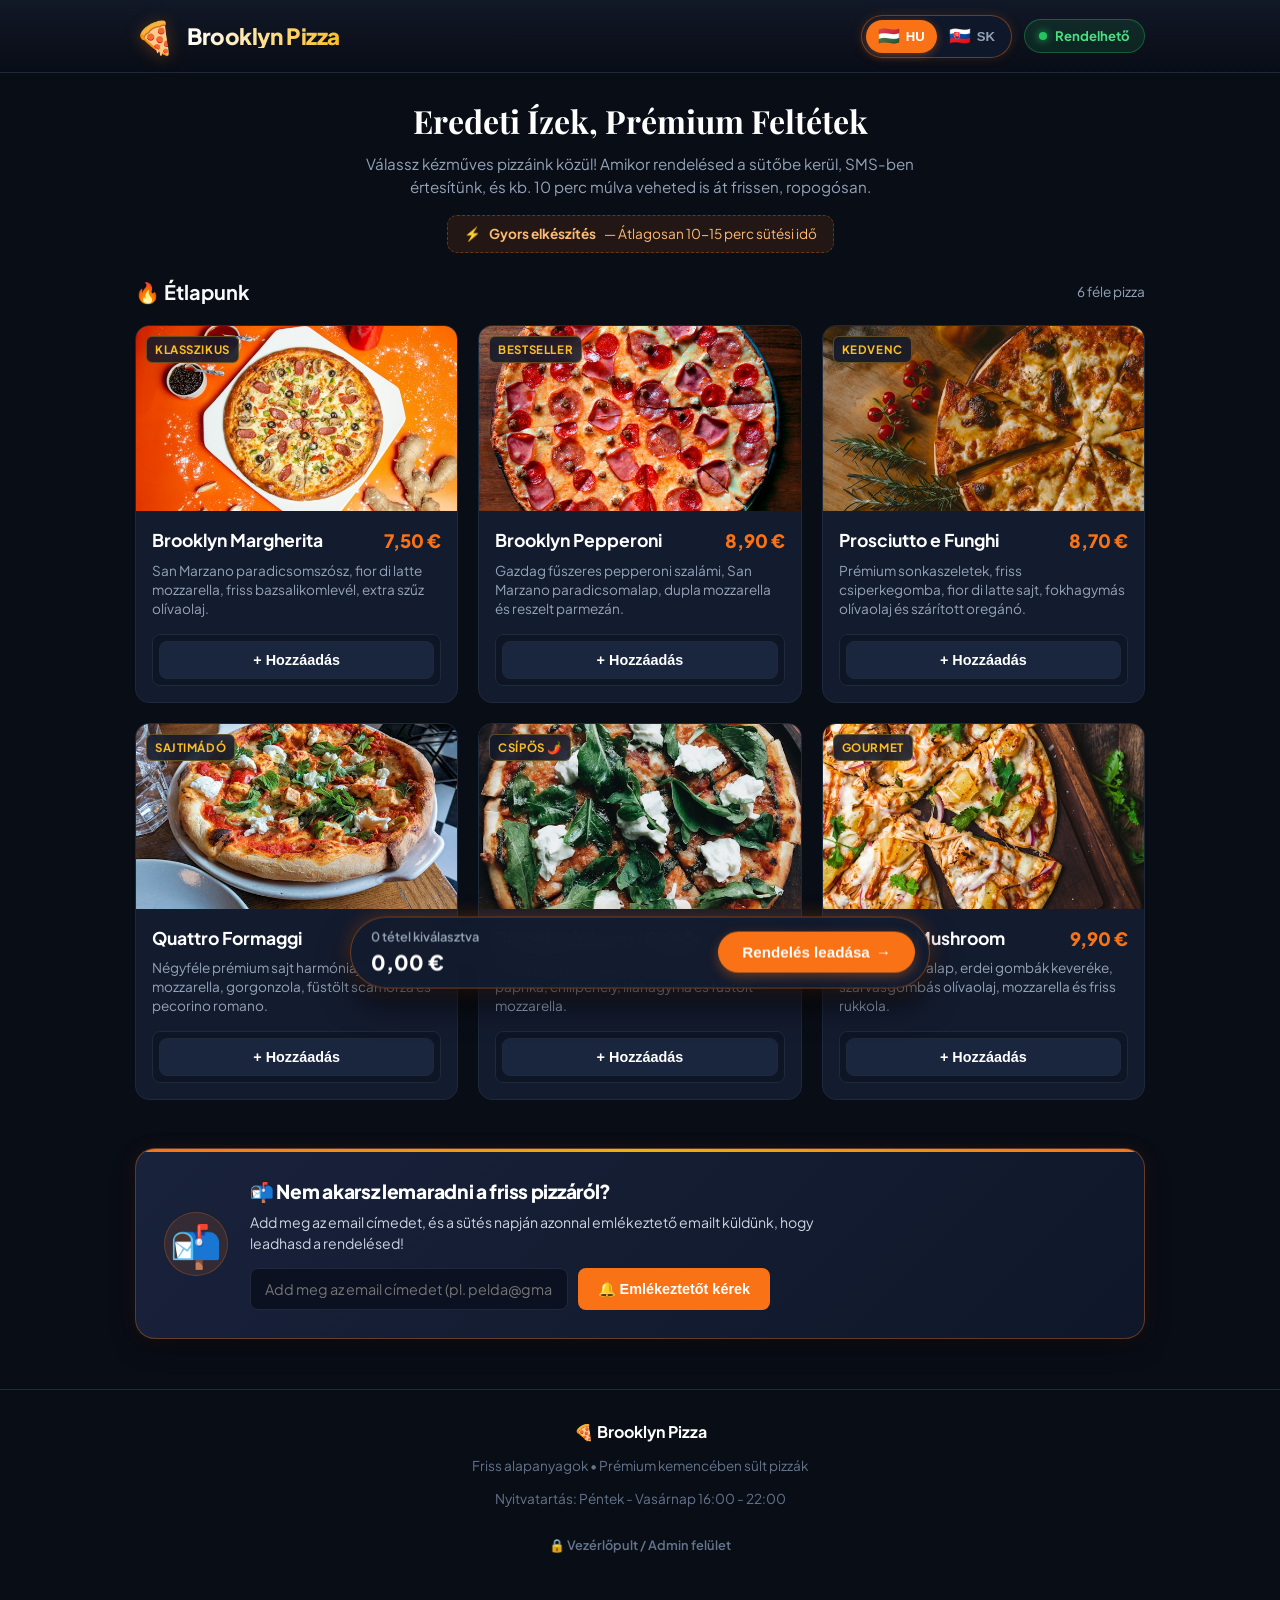
==== commit cfd4b228: "Add files via upload" ====
--- a/index.html
+++ b/index.html
@@ -3,7 +3,7 @@
 <head>
   <meta charset="UTF-8">
   <meta name="viewport" content="width=device-width, initial-scale=1.0">
-  <title>Brooklyn Pizza — Artisanal Pizzeria</title>
+  <title>Brooklyn Pizza</title>
   <link rel="preconnect" href="https://fonts.googleapis.com">
   <link rel="preconnect" href="https://fonts.gstatic.com" crossorigin>
   <link href="https://fonts.googleapis.com/css2?family=Plus+Jakarta+Sans:wght@400;500;600;700;800&family=Playfair+Display:ital,wght@0,700;1,700&display=swap" rel="stylesheet">
@@ -965,7 +965,7 @@
         <div class="logo-icon">🍕</div>
         <div class="logo-text">
           <h1>Brooklyn Pizza</h1>
-          <span>Artisanal Pizzeria</span>
+          <!-- <span>Artisanal Pizzeria</span> -->
         </div>
       </div>
 
@@ -1024,7 +1024,7 @@
         <div class="reminder-content">
           <h3 id="txtReminderTitle">Nem akarsz lemaradni a friss pizzáról?</h3>
           <p id="txtReminderDesc">Add meg az email címedet, és a sütés napján azonnal emlékeztető emailt küldünk, hogy leadhasd a rendelésed!</p>
-          
+
           <form class="reminder-form" id="reminderForm" onsubmit="handleReminderSubmit(event)">
             <input type="email" id="reminderEmailInput" placeholder="Add meg az email címedet (pl. nev@gmail.com)" required>
             <button type="submit" class="reminder-submit-btn" id="btnReminderSubmit">
@@ -1109,7 +1109,7 @@
     <div class="footer-content">
       <div class="footer-brand">🍕 Brooklyn Pizza</div>
       <div class="footer-info" id="txtFooterDesc">Friss alapanyagok • Prémium kemencében sült pizzák</div>
-      <div class="footer-info" id="txtFooterHours">Nyitvatartás: Péntek - Vasárnap 16:00 - 22:00</div>
+      <div class="footer-info" id="txtFooterHours">Nyitvatartás: Péntek 17:00 - 21:00</div>
 
       <!-- Jelszóval védett admin link -->
       <a href="admin.html" class="admin-link" id="txtAdminLink" title="Jelszóval védett adminisztrációs felület">
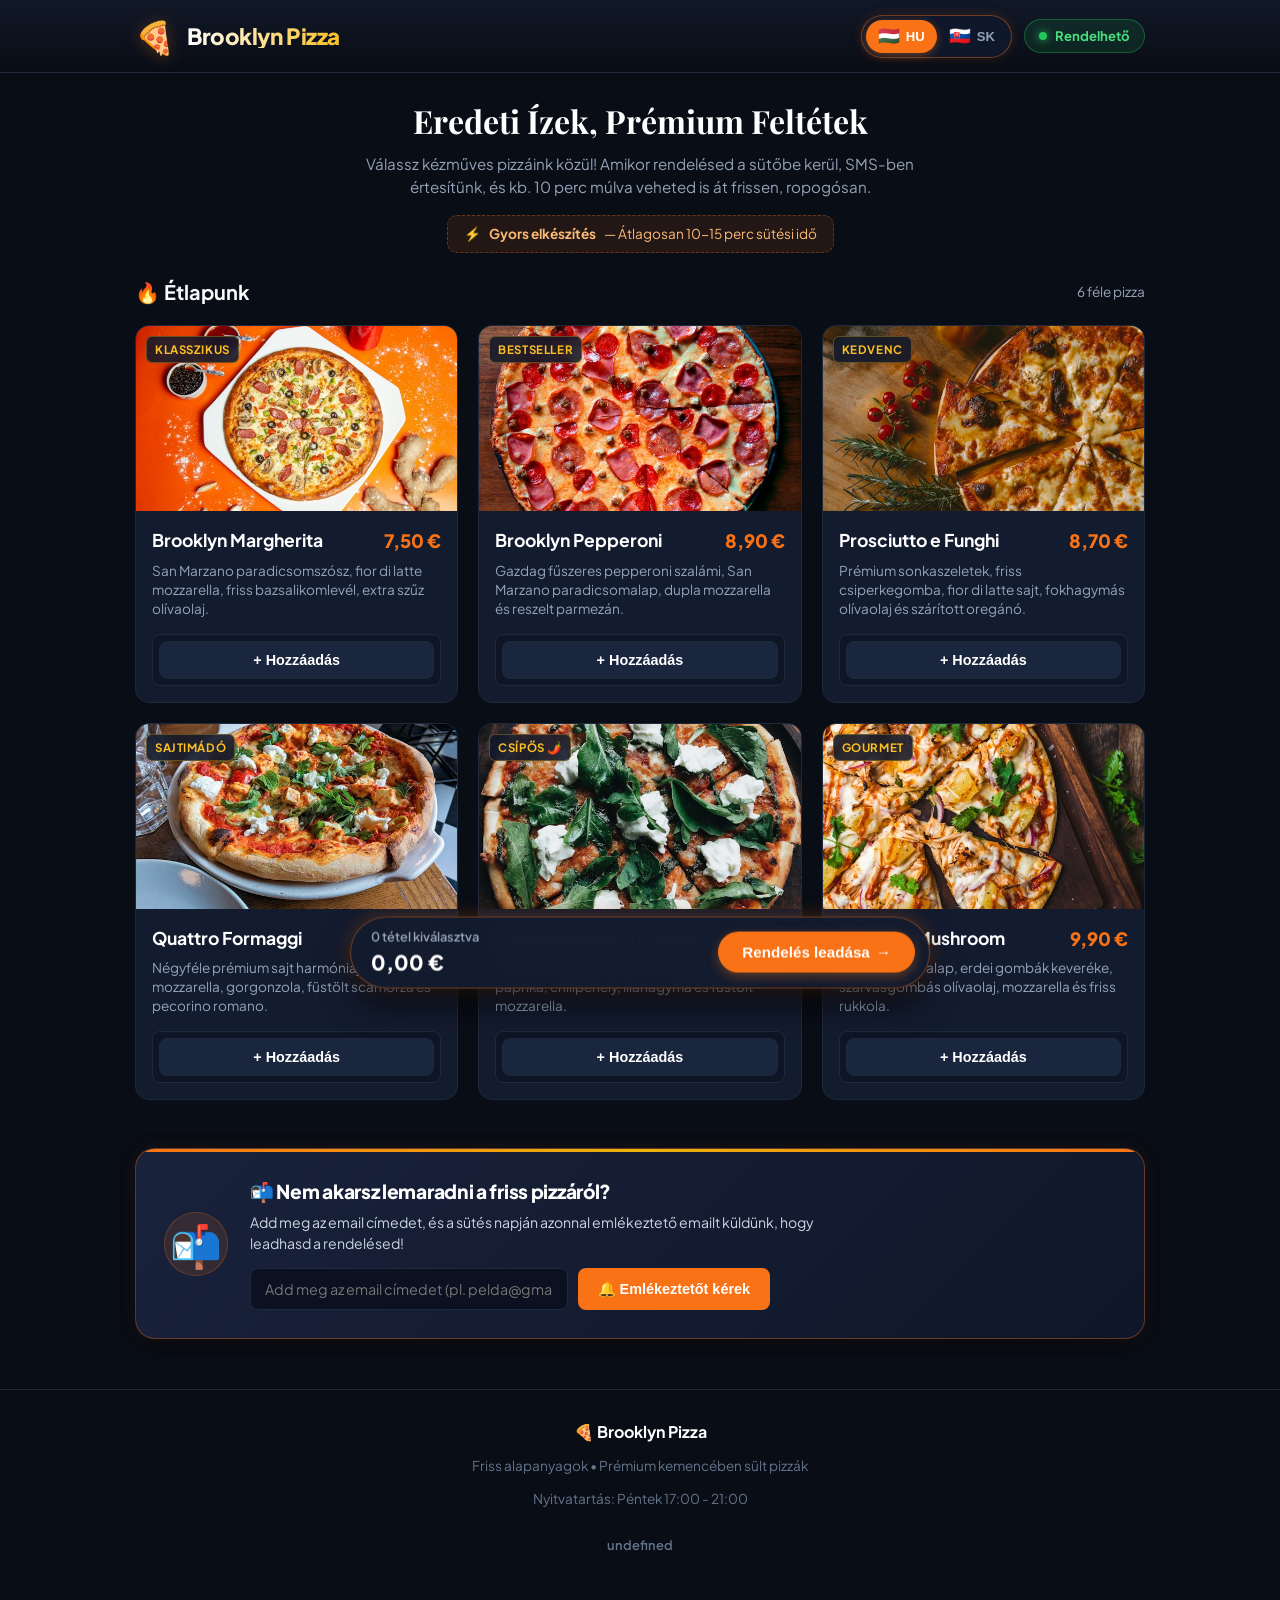
==== commit 408958ec: "Modify footer hours and admin link in index.html Updated opening hours and commented out admin link." ====
--- a/index.html
+++ b/index.html
@@ -1156,8 +1156,8 @@
         notesLabel: 'Megjegyzés:',
         newOrderBtn: 'Új rendelés leadása',
         footerDesc: 'Friss alapanyagok • Prémium kemencében sült pizzák',
-        footerHours: 'Nyitvatartás: Péntek - Vasárnap 16:00 - 22:00',
-        adminLink: '🔒 Vezérlőpult / Admin felület',
+        footerHours: 'Nyitvatartás: Péntek 17:00 - 21:00',
+        <!-- adminLink: '🔒 Vezérlőpult / Admin felület' -->,
         pieceUnit: 'db',
         reminderTitle: '📬 Nem akarsz lemaradni a friss pizzáról?',
         reminderDesc: 'Add meg az email címedet, és a sütés napján azonnal emlékeztető emailt küldünk, hogy leadhasd a rendelésed!',
@@ -1794,4 +1794,4 @@
     setInterval(fetchCloudData, 30000);
   </script>
 </body>
-</html>+</html>
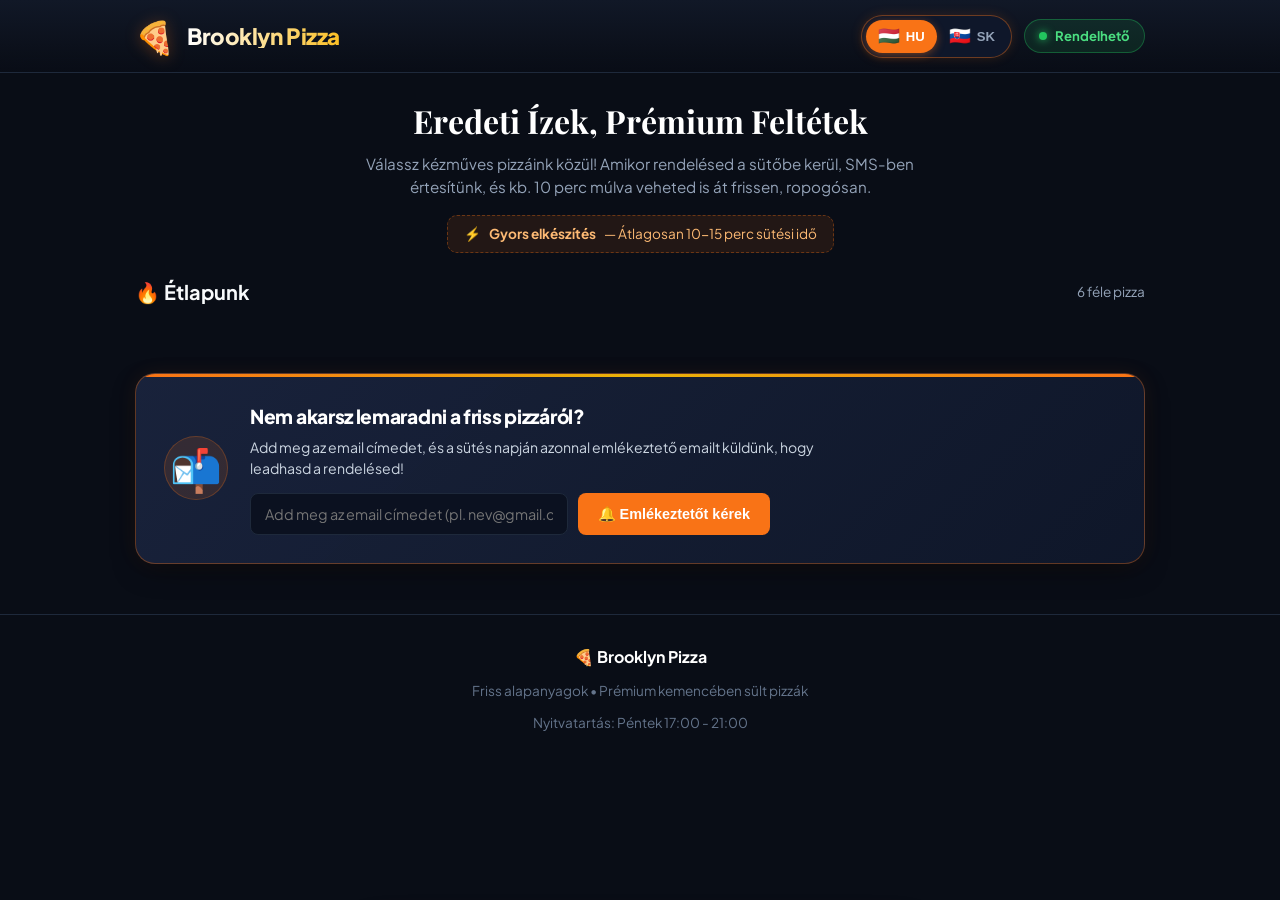
==== commit bf34afff: "Remove commented admin link and update variable Removed commented admin link from footer and updated" ====
--- a/index.html
+++ b/index.html
@@ -1111,10 +1111,10 @@
       <div class="footer-info" id="txtFooterDesc">Friss alapanyagok • Prémium kemencében sült pizzák</div>
       <div class="footer-info" id="txtFooterHours">Nyitvatartás: Péntek 17:00 - 21:00</div>
 
-      <!-- Jelszóval védett admin link -->
+      <!-- Jelszóval védett admin link 
       <a href="admin.html" class="admin-link" id="txtAdminLink" title="Jelszóval védett adminisztrációs felület">
         🔒 Vezérlőpult / Admin felület
-      </a>
+      </a> -->
     </div>
   </footer>
 
@@ -1157,7 +1157,7 @@
         newOrderBtn: 'Új rendelés leadása',
         footerDesc: 'Friss alapanyagok • Prémium kemencében sült pizzák',
         footerHours: 'Nyitvatartás: Péntek 17:00 - 21:00',
-        <!-- adminLink: '🔒 Vezérlőpult / Admin felület' -->,
+        adminLink: '🔒 Vezérlőpult / Admin felület',
         pieceUnit: 'db',
         reminderTitle: '📬 Nem akarsz lemaradni a friss pizzáról?',
         reminderDesc: 'Add meg az email címedet, és a sütés napján azonnal emlékeztető emailt küldünk, hogy leadhasd a rendelésed!',
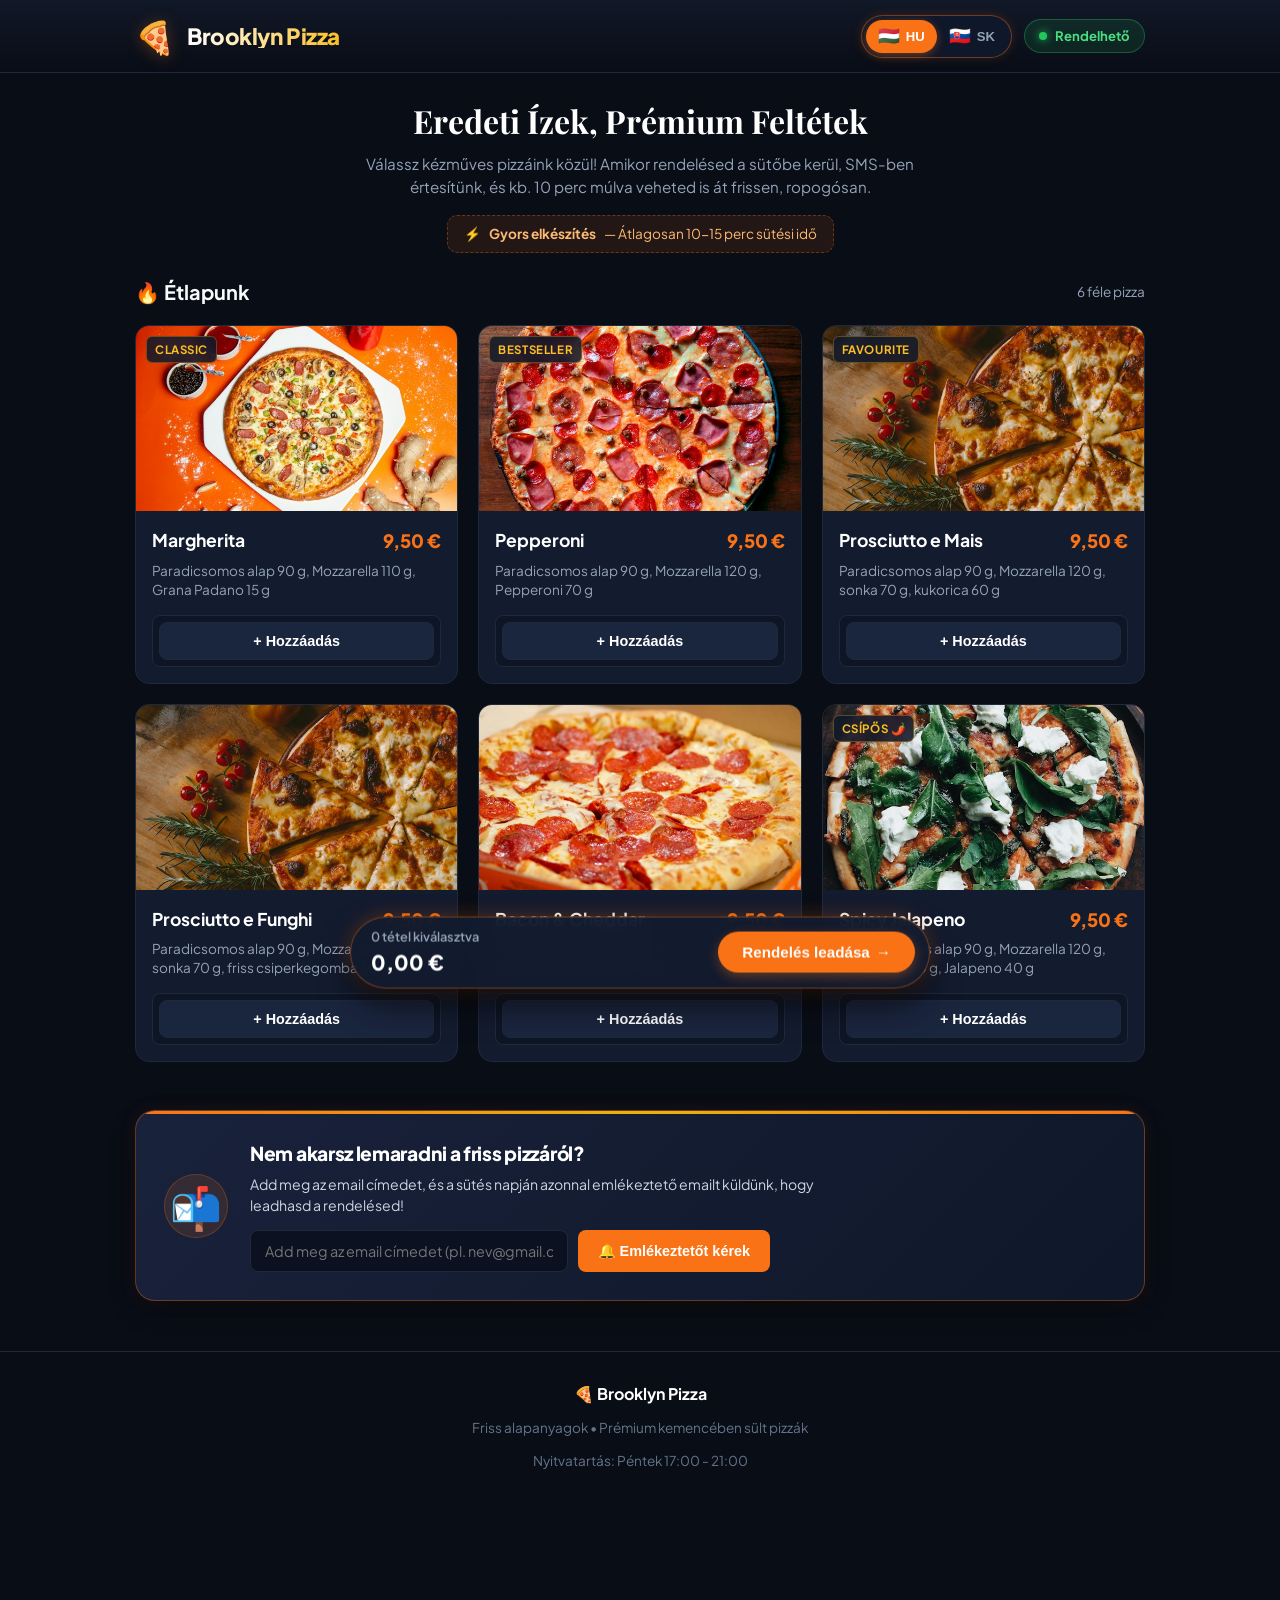
==== commit e16b3b02: "Add files via upload" ====
--- a/index.html
+++ b/index.html
@@ -2,7 +2,7 @@
 <html lang="hu">
 <head>
   <meta charset="UTF-8">
-  <meta name="viewport" content="width=device-width, initial-scale=1.0">
+  <meta name="viewport" content="width=device-width, initial-scale=1.0, maximum-scale=5.0, viewport-fit=cover">
   <title>Brooklyn Pizza</title>
   <link rel="preconnect" href="https://fonts.googleapis.com">
   <link rel="preconnect" href="https://fonts.gstatic.com" crossorigin>
@@ -29,10 +29,20 @@
       --radius-lg: 20px;
     }
 
+    html {
+      scroll-behavior: smooth;
+      -webkit-text-size-adjust: 100%;
+    }
+
     * {
       box-sizing: border-box;
       margin: 0;
       padding: 0;
+      -webkit-tap-highlight-color: transparent;
+    }
+
+    button {
+      touch-action: manipulation;
     }
 
     body {
@@ -776,7 +786,7 @@
     .form-group label {
       display: block;
       margin-bottom: 6px;
-      font-size: 0.85rem;
+      font-size: 0.88rem;
       font-weight: 600;
       color: #cbd5e1;
     }
@@ -789,7 +799,7 @@
       border: 1px solid var(--border);
       border-radius: var(--radius-sm);
       color: #fff;
-      font-size: 0.95rem;
+      font-size: 16px; /* Megelőzi az iOS Safari auto-zoom glitchet */
       font-family: inherit;
       transition: border-color 0.2s;
     }
@@ -804,7 +814,7 @@
     .form-group small {
       display: block;
       color: var(--text-dim);
-      font-size: 0.75rem;
+      font-size: 0.78rem;
       margin-top: 4px;
     }
 
@@ -873,7 +883,8 @@
       border-radius: var(--radius-sm);
       padding: 14px;
       text-align: left;
-      font-size: 0.85rem;
+      font-size: 0.9rem;
+      line-height: 1.6;
       color: #cbd5e1;
       margin-bottom: 20px;
     }
@@ -946,13 +957,25 @@
 
     /* Reszponzív finomítások */
     @media (max-width: 640px) {
-      .header-inner { justify-content: center; }
-      .hero h2 { font-size: 1.6rem; }
-      .pizza-grid { grid-template-columns: 1fr; }
-      .sticky-cart-bar { width: calc(100% - 24px); bottom: 12px; padding: 8px 12px 8px 16px; }
+      body {
+        padding-bottom: calc(110px + env(safe-area-inset-bottom, 0px));
+      }
+      .header-inner { justify-content: space-between; padding: 10px 16px; }
+      .logo-text h1 { font-size: 1.25rem; }
+      .hero { margin: 16px auto 12px; padding: 0 16px; }
+      .hero h2 { font-size: 1.55rem; }
+      .hero p { font-size: 0.88rem; }
+      .container { padding: 0 16px; margin: 16px auto; }
+      .pizza-grid { grid-template-columns: 1fr; gap: 16px; }
+      .sticky-cart-bar {
+        width: calc(100% - 24px);
+        bottom: calc(10px + env(safe-area-inset-bottom, 0px));
+        padding: 8px 12px 8px 16px;
+      }
       .cart-total-price { font-size: 1.15rem; }
       .cart-action-btn { padding: 10px 18px; font-size: 0.88rem; }
-      .modal-card { padding: 20px; }
+      .modal-card { padding: 18px; max-height: 85vh; }
+      .reminder-form input[type="email"] { font-size: 16px !important; }
     }
   </style>
 </head>
@@ -1111,7 +1134,7 @@
       <div class="footer-info" id="txtFooterDesc">Friss alapanyagok • Prémium kemencében sült pizzák</div>
       <div class="footer-info" id="txtFooterHours">Nyitvatartás: Péntek 17:00 - 21:00</div>
 
-      <!-- Jelszóval védett admin link 
+      <!-- Jelszóval védett admin link
       <a href="admin.html" class="admin-link" id="txtAdminLink" title="Jelszóval védett adminisztrációs felület">
         🔒 Vezérlőpult / Admin felület
       </a> -->
@@ -1143,7 +1166,7 @@
         phonePlaceholder: 'Pl. +421901234567 vagy +36301234567',
         phoneHint: 'Erre a számra küldjük az SMS-t, amint elkezdjük sütni a pizzádat!',
         lblNotes: 'Megjegyzés a rendeléshez (opcionális)',
-        notesPlaceholder: 'Pl. csípősen, extra sajttal, vágva...',
+        notesPlaceholder: 'Pl. csípősen, vágva...',
         submitBtn: '🍕 Rendelés elküldése',
         submittingBtn: '⏳ Rendelés rögzítése...',
         alertSelectPizza: 'Kérlek válassz legalább egy pizzát a rendeléshez!',
@@ -1201,7 +1224,7 @@
         notesLabel: 'Poznámka:',
         newOrderBtn: 'Vytvoriť novú objednávku',
         footerDesc: 'Čerstvé suroviny • Prémiové pizze pečené v peci',
-        footerHours: 'Otváracie hodiny: Piatok - Nedeľa 16:00 - 22:00',
+        footerHours: 'Otváracie hodiny: Piatok 17:00 - 21:00',
         adminLink: '🔒 Ovládací panel / Admin',
         pieceUnit: 'ks',
         reminderTitle: '📬 Nechcete zmeškať čerstvú pizzu?',
@@ -1225,6 +1248,8 @@
     const ORDERS_STORAGE_KEY = 'brooklyn_pizza_orders';
     const LANG_STORAGE_KEY = 'brooklyn_pizza_lang';
     const STORE_STATUS_KEY = 'brooklyn_store_status';
+    const CART_STORAGE_KEY = 'brooklyn_pizza_cart';
+    const HOURS_STORAGE_KEY = 'brooklyn_store_hours';
 
     function getApiUrl() {
       const config = JSON.parse(localStorage.getItem(CONFIG_KEY) || '{}');
@@ -1240,80 +1265,80 @@
     const DEFAULT_MENU = [
       {
         id: 'p1',
-        name_hu: 'Brooklyn Margherita',
-        name_sk: 'Brooklyn Margherita',
-        badge_hu: 'Klasszikus',
-        badge_sk: 'Klasika',
-        desc_hu: 'San Marzano paradicsomszósz, fior di latte mozzarella, friss bazsalikomlevél, extra szűz olívaolaj.',
-        desc_sk: 'San Marzano paradajková omáčka, fior di latte mozzarella, čerstvá bazalka, extra panenský olivový olej.',
-        price: 7.50,
+        name_hu: 'Margherita',
+        name_sk: 'Margherita',
+        badge_hu: 'CLASSIC',
+        badge_sk: 'KLASIKA',
+        desc_hu: 'Paradicsomos alap 90 g, Mozzarella 110 g, Grana Padano 15 g',
+        desc_sk: 'Paradajkový základ 90 g, Mozzarella 110 g, Grana Padano 15 g',
+        price: 9.50,
         image: 'images/margherita.jpg',
         fallbackImage: 'https://images.unsplash.com/photo-1604382354936-07c5d9983bd3?auto=format&fit=crop&w=600&q=80',
         available: true
       },
       {
         id: 'p2',
-        name_hu: 'Brooklyn Pepperoni',
-        name_sk: 'Brooklyn Pepperoni',
-        badge_hu: 'Bestseller',
-        badge_sk: 'Bestseller',
-        desc_hu: 'Gazdag fűszeres pepperoni szalámi, San Marzano paradicsomalap, dupla mozzarella és reszelt parmezán.',
-        desc_sk: 'Korenistá saláma pepperoni, San Marzano paradajkový základ, dvojitá mozzarella a strúhaný parmezán.',
-        price: 8.90,
+        name_hu: 'Pepperoni',
+        name_sk: 'Pepperoni',
+        badge_hu: 'BESTSELLER',
+        badge_sk: 'BESTSELLER',
+        desc_hu: 'Paradicsomos alap 90 g, Mozzarella 120 g, Pepperoni 70 g',
+        desc_sk: 'Paradajkový základ 90 g, Mozzarella 120 g, Pepperoni 70 g',
+        price: 9.50,
         image: 'images/pepperoni.jpg',
         fallbackImage: 'https://images.unsplash.com/photo-1628840042765-356cda07504e?auto=format&fit=crop&w=600&q=80',
         available: true
       },
       {
         id: 'p3',
-        name_hu: 'Prosciutto e Funghi',
-        name_sk: 'Prosciutto e Funghi',
-        badge_hu: 'Kedvenc',
-        badge_sk: 'Obľúbená',
-        desc_hu: 'Prémium sonkaszeletek, friss csiperkegomba, fior di latte sajt, fokhagymás olívaolaj és szárított oregánó.',
-        desc_sk: 'Prémiová šunka, čerstvé šampiňóny, syr fior di latte, cesnakový olivový olej a sušené oregano.',
-        price: 8.70,
+        name_hu: 'Prosciutto e Mais',
+        name_sk: 'Prosciutto e Mais',
+        badge_hu: 'FAVOURITE',
+        badge_sk: 'OBĽÚBENÁ',
+        desc_hu: 'Paradicsomos alap 90 g, Mozzarella 120 g, sonka 70 g, kukorica 60 g',
+        desc_sk: 'Paradajkový základ 90 g, Mozzarella 120 g, šunka 70 g, kukurica 60 g',
+        price: 9.50,
         image: 'images/prosciutto.jpg',
         fallbackImage: 'https://images.unsplash.com/photo-1513104890138-7c749659a591?auto=format&fit=crop&w=600&q=80',
         available: true
       },
       {
         id: 'p4',
-        name_hu: 'Quattro Formaggi',
-        name_sk: 'Quattro Formaggi',
-        badge_hu: 'Sajtimádó',
-        badge_sk: 'Syrová',
-        desc_hu: 'Négyféle prémium sajt harmóniája: mozzarella, gorgonzola, füstölt scamorza és pecorino romano.',
-        desc_sk: 'Harmónia štyroch druhov syra: mozzarella, gorgonzola, údená scamorza a pecorino romano.',
-        price: 9.20,
-        image: 'images/quattro_formaggi.jpg',
+        name_hu: 'Prosciutto e Funghi',
+        name_sk: 'Prosciutto e Funghi',
+        badge_hu: '',
+        badge_sk: '',
+        desc_hu: 'Paradicsomos alap 90 g, Mozzarella 120 g, sonka 70 g, friss csiperkegomba 50 g',
+        desc_sk: 'Paradajkový základ 90 g, Mozzarella 120 g, šunka 70 g, čerstvé šampiňóny 50 g',
+        price: 9.50,
+        image: 'images/prosciutto.jpg',
         fallbackImage: 'https://images.unsplash.com/photo-1573821663912-569905455b1c?auto=format&fit=crop&w=600&q=80',
         available: true
       },
       {
         id: 'p5',
-        name_hu: 'Brooklyn Inferno (Csípős)',
-        name_sk: 'Brooklyn Inferno (Pikantná)',
-        badge_hu: 'Csípős 🌶️',
-        badge_sk: 'Pikantné 🌶️',
-        desc_hu: 'Pikáns calabriai szalámi, szeletelt jalapeño paprika, chilipehely, lilahagyma és füstölt mozzarella.',
-        desc_sk: 'Pikantná saláma, krájané jalapeño papričky, čili vločky, červená cibuľa a údená mozzarella.',
-        price: 9.40,
-        image: 'images/inferno.jpg',
-        fallbackImage: 'https://images.unsplash.com/photo-1593560708920-61dd98c46a4e?auto=format&fit=crop&w=600&q=80',
+        name_hu: 'Bacon & Cheddar',
+        name_sk: 'Bacon & Cheddar',
+        badge_hu: '',
+        badge_sk: '',
+        desc_hu: 'Paradicsomos alap 90 g, Mozzarella 90 g, Cheddar 35 g, bacon 40 g',
+        desc_sk: 'Paradajkový základ 90 g, Mozzarella 90 g, Cheddar 35 g, slanina 40 g',
+        price: 9.50,
+        image: 'images/custom.jpg',
+        fallbackImage: 'https://images.unsplash.com/photo-1565299624946-b28f40a0ae38?auto=format&fit=crop&w=600&q=80',
         available: true
       },
       {
         id: 'p6',
-        name_hu: 'Truffle & Mushroom',
-        name_sk: 'Truffle & Mushroom',
-        badge_hu: 'Gourmet',
-        badge_sk: 'Gourmet',
-        desc_hu: 'Krémes fehér alap, erdei gombák keveréke, szarvasgombás olívaolaj, mozzarella és friss rukkola.',
-        desc_sk: 'Smotanový biely základ, lesné huby, hľuzovkový olej, mozzarella a čerstvá rukola.',
-        price: 9.90,
-        image: 'images/truffle.jpg',
-        fallbackImage: 'https://images.unsplash.com/photo-1565299624946-b28f40a0ae38?auto=format&fit=crop&w=600&q=80',
+        name_hu: 'Spicy Jalapeno',
+        name_sk: 'Spicy Jalapeno',
+        badge_hu: 'Csípős 🌶️',
+        badge_sk: 'Pikantné 🌶️',
+        desc_hu: 'Paradicsomos alap 90 g, Mozzarella 120 g, Pepperoni 50 g, Jalapeno 40 g',
+        desc_sk: 'Paradajkový základ 90 g, Mozzarella 120 g, Pepperoni 50 g, Jalapeño 40 g',
+        price: 9.50,
+        image: 'images/inferno.jpg',
+        fallbackImage: 'https://images.unsplash.com/photo-1593560708920-61dd98c46a4e?auto=format&fit=crop&w=600&q=80',
         available: true
       }
     ];
@@ -1329,6 +1354,30 @@
       const browserLang = (navigator.language || (navigator.languages && navigator.languages[0]) || '').toLowerCase();
       if (browserLang.startsWith('sk') || browserLang.startsWith('cs')) return 'sk';
       return 'hu';
+    }
+
+    function loadCart() {
+      try {
+        const saved = localStorage.getItem(CART_STORAGE_KEY);
+        if (saved) {
+          cart = JSON.parse(saved) || {};
+          for (const [id, qty] of Object.entries(cart)) {
+            if (!qty || typeof qty !== 'number' || qty <= 0) {
+              delete cart[id];
+            }
+          }
+        } else {
+          cart = {};
+        }
+      } catch (e) {
+        cart = {};
+      }
+    }
+
+    function saveCart() {
+      try {
+        localStorage.setItem(CART_STORAGE_KEY, JSON.stringify(cart));
+      } catch (e) {}
     }
 
     function loadStoreStatus() {
@@ -1385,7 +1434,7 @@
       document.getElementById('txtSuccessDesc').innerText = t.successDesc;
       document.getElementById('txtNewOrderBtn').innerText = t.newOrderBtn;
       document.getElementById('txtFooterDesc').innerText = t.footerDesc;
-      document.getElementById('txtFooterHours').innerText = t.footerHours;
+      document.getElementById('txtFooterHours').innerText = getOpeningHoursText();
       document.getElementById('txtAdminLink').innerText = t.adminLink;
 
       // Sütési emlékeztető fordítások
@@ -1404,16 +1453,120 @@
       renderMenu();
     }
 
+    function getOpeningHoursText() {
+      const saved = localStorage.getItem(HOURS_STORAGE_KEY);
+      if (saved) {
+        try {
+          const parsed = JSON.parse(saved);
+          if (currentLang === 'sk' && parsed.sk && parsed.sk.trim()) {
+            return parsed.sk.startsWith('Otváracie') ? parsed.sk : `Otváracie hodiny: ${parsed.sk}`;
+          } else if (currentLang === 'hu' && parsed.hu && parsed.hu.trim()) {
+            return parsed.hu.startsWith('Nyitvatartás') ? parsed.hu : `Nyitvatartás: ${parsed.hu}`;
+          }
+        } catch (e) {}
+      }
+      return I18N[currentLang].footerHours;
+    }
+
     function formatPrice(amount) {
       const num = Number(amount) || 0;
       return num.toFixed(2).replace('.', ',') + ' €';
     }
 
+    const KNOWN_TRANSLATIONS = {
+      p1: {
+        name_sk: 'Margherita',
+        desc_sk: 'Paradajkový základ 90 g, Mozzarella 110 g, Grana Padano 15 g',
+        badge_sk: 'KLASIKA'
+      },
+      p2: {
+        name_sk: 'Pepperoni',
+        desc_sk: 'Paradajkový základ 90 g, Mozzarella 120 g, Pepperoni 70 g',
+        badge_sk: 'BESTSELLER'
+      },
+      p3: {
+        name_sk: 'Prosciutto e Mais',
+        desc_sk: 'Paradajkový základ 90 g, Mozzarella 120 g, šunka 70 g, kukurica 60 g',
+        badge_sk: 'OBĽÚBENÁ'
+      },
+      p4: {
+        name_sk: 'Prosciutto e Funghi',
+        desc_sk: 'Paradajkový základ 90 g, Mozzarella 120 g, šunka 70 g, čerstvé šampiňóny 50 g',
+        badge_sk: ''
+      },
+      p5: {
+        name_sk: 'Bacon & Cheddar',
+        desc_sk: 'Paradajkový základ 90 g, Mozzarella 90 g, Cheddar 35 g, slanina 40 g',
+        badge_sk: ''
+      },
+      p6: {
+        name_sk: 'Spicy Jalapeno',
+        desc_sk: 'Paradajkový základ 90 g, Mozzarella 120 g, Pepperoni 50 g, Jalapeño 40 g',
+        badge_sk: 'Pikantné 🌶️'
+      }
+    };
+
+    function translateDescToSk(text) {
+      if (!text) return '';
+      let res = text;
+      res = res.replace(/Paradicsomos alap/gi, 'Paradajkový základ');
+      res = res.replace(/Paradicsom alap/gi, 'Paradajkový základ');
+      res = res.replace(/friss csiperkegomba/gi, 'čerstvé šampiňóny');
+      res = res.replace(/csiperkegomba/gi, 'šampiňóny');
+      res = res.replace(/gomba/gi, 'huby');
+      res = res.replace(/sonka/gi, 'šunka');
+      res = res.replace(/kukorica/gi, 'kukurica');
+      res = res.replace(/bacon/gi, 'slanina');
+      res = res.replace(/lilahagyma/gi, 'červená cibuľa');
+      res = res.replace(/hagyma/gi, 'cibuľa');
+      res = res.replace(/fokhagymás olívaolaj/gi, 'cesnakový olivový olej');
+      res = res.replace(/olívaolaj/gi, 'olivový olej');
+      res = res.replace(/bazsalikom/gi, 'bazalka');
+      res = res.replace(/oregánó/gi, 'oregano');
+      res = res.replace(/csípős/gi, 'pikantné');
+      return res;
+    }
+
     function getPizzaField(pizza, field) {
+      if (!pizza) return '';
+      const id = String(pizza.id || '').toLowerCase();
+      const pName = String(pizza.name || pizza.name_hu || pizza.name_sk || '').trim().toLowerCase();
+      
+      let known = KNOWN_TRANSLATIONS[id];
+      if (!known) {
+        if (pName.includes('margherita')) known = KNOWN_TRANSLATIONS.p1;
+        else if (pName.includes('pepperoni')) known = KNOWN_TRANSLATIONS.p2;
+        else if (pName.includes('mais') || (pName.includes('kukoric') && pName.includes('sonk'))) known = KNOWN_TRANSLATIONS.p3;
+        else if (pName.includes('funghi') || (pName.includes('gomb') && pName.includes('sonk'))) known = KNOWN_TRANSLATIONS.p4;
+        else if (pName.includes('bacon') || pName.includes('cheddar')) known = KNOWN_TRANSLATIONS.p5;
+        else if (pName.includes('jalapeno') || pName.includes('inferno') || pName.includes('csípős')) known = KNOWN_TRANSLATIONS.p6;
+      }
+
       if (currentLang === 'sk') {
-        if (field === 'name') return pizza.name_sk || pizza.name || pizza.name_hu || '';
-        if (field === 'desc') return pizza.desc_sk || pizza.description || pizza.desc_hu || '';
-        if (field === 'badge') return pizza.badge_sk || pizza.badge || pizza.badge_hu || '';
+        if (field === 'name') {
+          if (pizza.name_sk && pizza.name_sk.trim() && pizza.name_sk !== pizza.name_hu) {
+            return pizza.name_sk;
+          }
+          if (known && known.name_sk) return known.name_sk;
+          return pizza.name_sk || pizza.name || pizza.name_hu || '';
+        }
+        if (field === 'desc') {
+          if (pizza.desc_sk && pizza.desc_sk.trim() && !pizza.desc_sk.includes('Paradicsomos') && !pizza.desc_sk.includes('sonka') && !pizza.desc_sk.includes('alap')) {
+            return pizza.desc_sk;
+          }
+          if (known && known.desc_sk) return known.desc_sk;
+          const rawDesc = pizza.desc_sk || pizza.description || pizza.desc_hu || '';
+          return translateDescToSk(rawDesc);
+        }
+        if (field === 'badge') {
+          if (pizza.badge_sk && pizza.badge_sk.trim()) return pizza.badge_sk;
+          if (known && known.badge_sk !== undefined) return known.badge_sk;
+          const rawBadge = pizza.badge || pizza.badge_hu || '';
+          if (rawBadge.toUpperCase() === 'CLASSIC' || rawBadge === 'Klasszikus') return 'KLASIKA';
+          if (rawBadge.toUpperCase() === 'FAVOURITE' || rawBadge === 'Kedvenc') return 'OBĽÚBENÁ';
+          if (rawBadge.includes('Csípős')) return 'Pikantné 🌶️';
+          return rawBadge;
+        }
       } else {
         if (field === 'name') return pizza.name_hu || pizza.name || pizza.name_sk || '';
         if (field === 'desc') return pizza.desc_hu || pizza.description || pizza.desc_sk || '';
@@ -1426,14 +1579,22 @@
       const saved = localStorage.getItem(MENU_STORAGE_KEY);
       if (saved) {
         try {
-          currentMenu = JSON.parse(saved);
-          let hasOldHufPrices = currentMenu.some(p => p.price > 100);
-          if (hasOldHufPrices) {
+          const parsed = JSON.parse(saved);
+          if (Array.isArray(parsed) && parsed.length > 0 && parsed.some(p => p && p.available !== false)) {
+            const isCorrupt = parsed.some(p => !p || !p.id || typeof p.price !== 'number' || p.price <= 0);
+            if (isCorrupt) {
+              currentMenu = DEFAULT_MENU;
+              localStorage.setItem(MENU_STORAGE_KEY, JSON.stringify(DEFAULT_MENU));
+            } else {
+              currentMenu = parsed;
+            }
+          } else {
             currentMenu = DEFAULT_MENU;
             localStorage.setItem(MENU_STORAGE_KEY, JSON.stringify(DEFAULT_MENU));
           }
         } catch (e) {
           currentMenu = DEFAULT_MENU;
+          localStorage.setItem(MENU_STORAGE_KEY, JSON.stringify(DEFAULT_MENU));
         }
       } else {
         currentMenu = DEFAULT_MENU;
@@ -1445,8 +1606,15 @@
     function renderMenu() {
       const t = I18N[currentLang];
       const grid = document.getElementById('pizzaGrid');
-      const availableItems = currentMenu.filter(item => item.available !== false);
-      document.getElementById('menuCountLabel').innerText = t.menuCount(availableItems.length);
+      if (!grid) return;
+
+      if (!currentMenu || !Array.isArray(currentMenu) || currentMenu.length === 0) {
+        currentMenu = DEFAULT_MENU;
+      }
+
+      const availableItems = currentMenu.filter(item => item && item.available !== false);
+      const countLabel = document.getElementById('menuCountLabel');
+      if (countLabel) countLabel.innerText = t.menuCount(availableItems.length);
 
       if (availableItems.length === 0) {
         grid.innerHTML = `<div style="grid-column: 1/-1; text-align: center; color: var(--text-muted); padding: 40px;">${t.emptyMenu}</div>`;
@@ -1509,12 +1677,15 @@
       } else {
         cart[pizzaId] = next;
       }
+      saveCart();
       renderMenu();
     }
 
     function updateCartBar() {
       const t = I18N[currentLang];
       const bar = document.getElementById('stickyCartBar');
+      if (!bar) return;
+
       let totalQty = 0;
       let totalPrice = 0;
 
@@ -1674,6 +1845,7 @@
       document.getElementById('successView').style.display = 'block';
 
       cart = {};
+      saveCart();
       renderMenu();
       submitBtn.disabled = false;
       submitBtn.innerHTML = `<span>${t.submitBtn}</span>`;
@@ -1744,33 +1916,49 @@
       if (scriptUrl) {
         try {
           const res = await fetch(scriptUrl);
+          if (!res.ok) return;
           const data = await res.json();
           let hasChanges = false;
 
           if (data.menu && Array.isArray(data.menu) && data.menu.length > 0) {
-            currentMenu = data.menu;
-            localStorage.setItem(MENU_STORAGE_KEY, JSON.stringify(currentMenu));
-            hasChanges = true;
+            const validCloudMenu = data.menu.filter(p => p && p.id && typeof p.price === 'number' && p.price > 0);
+            if (validCloudMenu.length > 0 && validCloudMenu.some(p => p.available !== false)) {
+              currentMenu = validCloudMenu;
+              localStorage.setItem(MENU_STORAGE_KEY, JSON.stringify(currentMenu));
+              hasChanges = true;
+            }
           }
 
           if (data.storeStatus) {
-            isStoreOpen = (data.storeStatus !== 'closed');
-            localStorage.setItem(STORE_STATUS_KEY, isStoreOpen ? 'open' : 'closed');
-            updateStoreStatusUI();
+            const nextOpen = (data.storeStatus !== 'closed');
+            if (isStoreOpen !== nextOpen) {
+              isStoreOpen = nextOpen;
+              localStorage.setItem(STORE_STATUS_KEY, isStoreOpen ? 'open' : 'closed');
+              updateStoreStatusUI();
+            }
+          }
+
+          if (data.openingHours && (data.openingHours.hu || data.openingHours.sk)) {
+            localStorage.setItem(HOURS_STORAGE_KEY, JSON.stringify(data.openingHours));
+            const hoursEl = document.getElementById('txtFooterHours');
+            if (hoursEl) hoursEl.innerText = getOpeningHoursText();
           }
 
           if (hasChanges) {
             renderMenu();
           }
         } catch (err) {
-          console.warn('Nem sikerült lekérni a friss étlapot a felhőből:', err);
+          console.warn('Nem sikerült lekérni a friss adatokat a felhőből:', err);
         }
       }
     }
 
     window.addEventListener('focus', () => {
       loadMenu();
+      loadCart();
       loadStoreStatus();
+      const hoursEl = document.getElementById('txtFooterHours');
+      if (hoursEl) hoursEl.innerText = getOpeningHoursText();
       fetchCloudData();
     });
 
@@ -1782,16 +1970,26 @@
       if (e.key === MENU_STORAGE_KEY) {
         loadMenu();
       }
+      if (e.key === CART_STORAGE_KEY) {
+        loadCart();
+        updateCartBar();
+        renderMenu();
+      }
+      if (e.key === HOURS_STORAGE_KEY) {
+        const hoursEl = document.getElementById('txtFooterHours');
+        if (hoursEl) hoursEl.innerText = getOpeningHoursText();
+      }
     });
 
     const initialLang = detectDefaultLanguage();
-    setLanguage(initialLang);
     loadStoreStatus();
     loadMenu();
+    loadCart();
+    setLanguage(initialLang);
     fetchCloudData();
 
     // Időszakos háttér-frissítés más eszközök módosításainak fogadására
     setInterval(fetchCloudData, 30000);
   </script>
 </body>
-</html>
+</html>
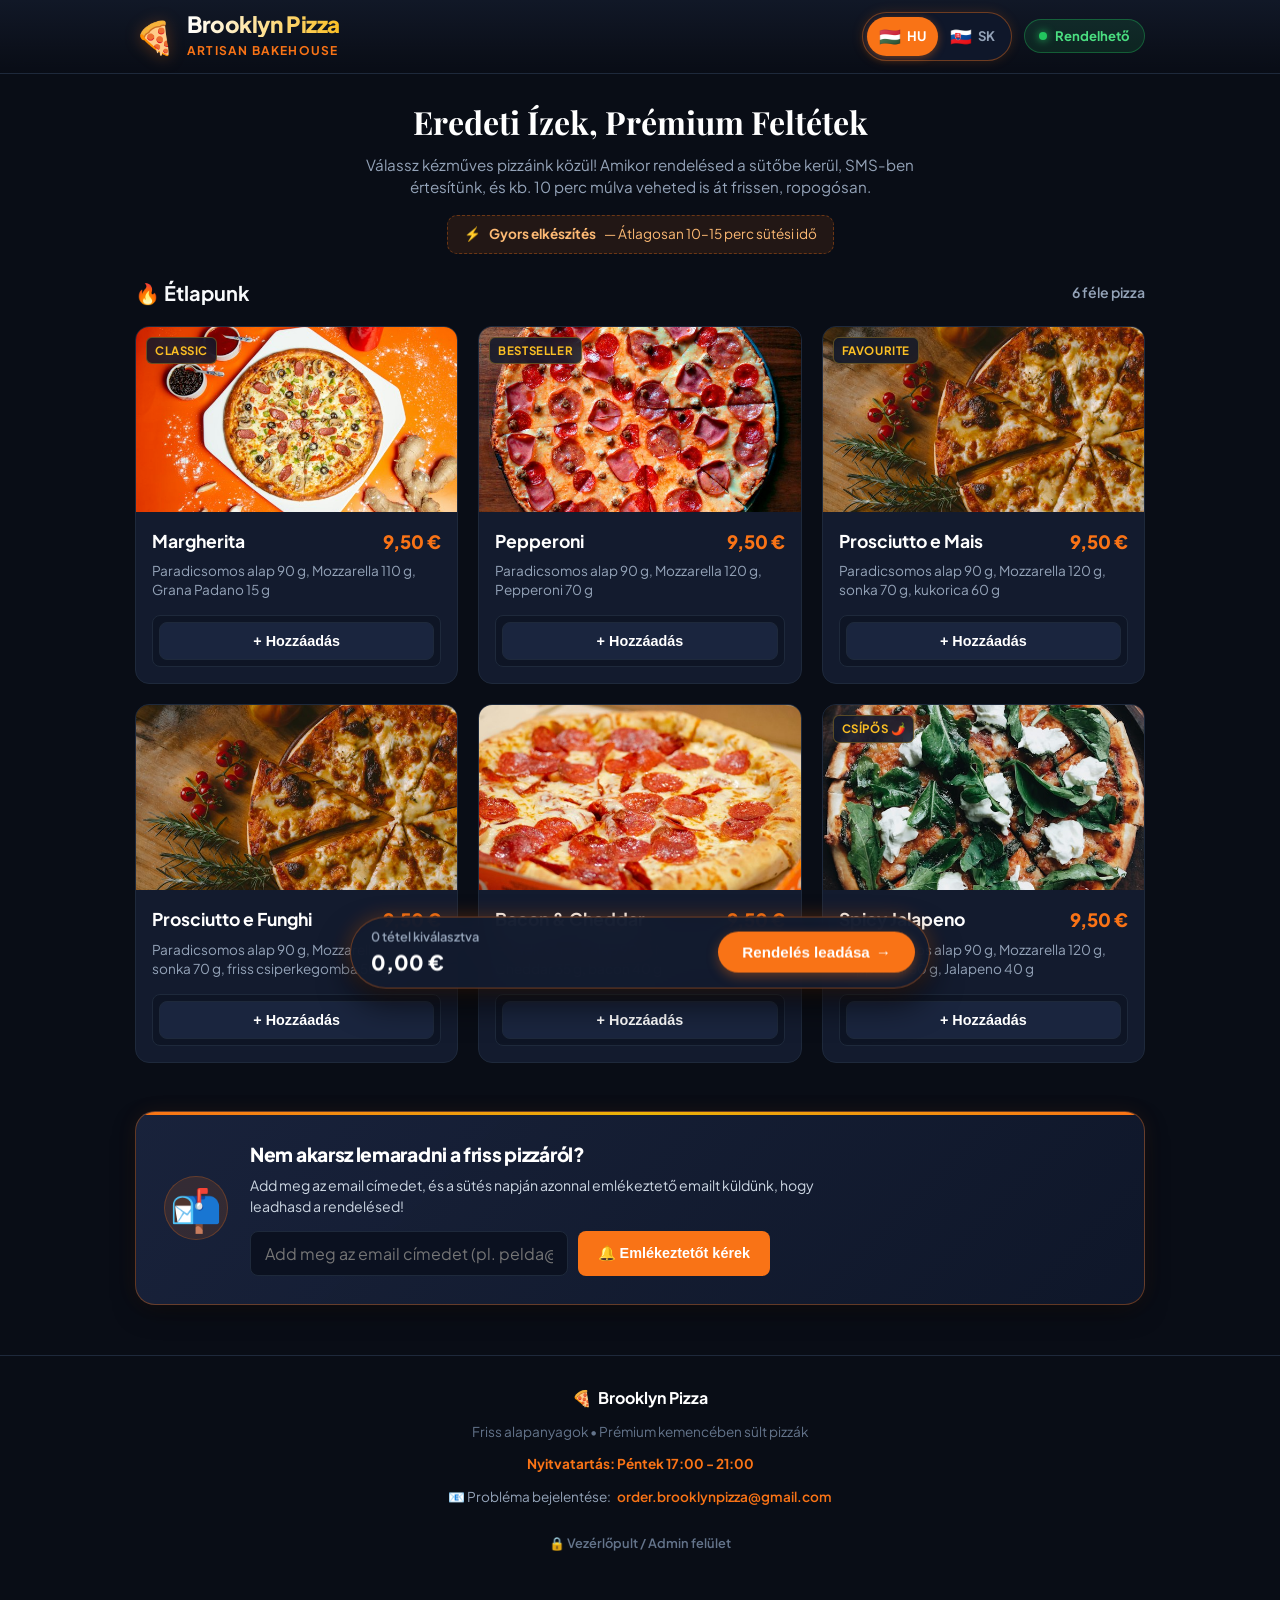
==== commit 82ec967f: "Add files via upload" ====
--- a/index.html
+++ b/index.html
@@ -3,1107 +3,133 @@
 <head>
   <meta charset="UTF-8">
   <meta name="viewport" content="width=device-width, initial-scale=1.0, maximum-scale=5.0, viewport-fit=cover">
-  <title>Brooklyn Pizza</title>
+  <title>Brooklyn Pizza — Kézműves Pizzák</title>
   <link rel="preconnect" href="https://fonts.googleapis.com">
   <link rel="preconnect" href="https://fonts.gstatic.com" crossorigin>
   <link href="https://fonts.googleapis.com/css2?family=Plus+Jakarta+Sans:wght@400;500;600;700;800&family=Playfair+Display:ital,wght@0,700;1,700&display=swap" rel="stylesheet">
-  <style>
-    :root {
-      --bg-dark: #090d16;
-      --bg-card: #131b2e;
-      --bg-card-hover: #1a253e;
-      --bg-input: #0b1120;
-      --primary: #f97316;
-      --primary-hover: #ea580c;
-      --primary-glow: rgba(249, 115, 22, 0.3);
-      --accent: #fbbf24;
-      --text-main: #f8fafc;
-      --text-muted: #94a3b8;
-      --text-dim: #64748b;
-      --border: #1e293b;
-      --border-focus: #f97316;
-      --success: #22c55e;
-      --danger: #ef4444;
-      --radius-sm: 8px;
-      --radius-md: 14px;
-      --radius-lg: 20px;
-    }
-
-    html {
-      scroll-behavior: smooth;
-      -webkit-text-size-adjust: 100%;
-    }
-
-    * {
-      box-sizing: border-box;
-      margin: 0;
-      padding: 0;
-      -webkit-tap-highlight-color: transparent;
-    }
-
-    button {
-      touch-action: manipulation;
-    }
-
-    body {
-      font-family: 'Plus Jakarta Sans', -apple-system, BlinkMacSystemFont, "Segoe UI", Roboto, sans-serif;
-      background-color: var(--bg-dark);
-      color: var(--text-main);
-      min-height: 100vh;
-      padding-bottom: 120px;
-      line-height: 1.5;
-    }
-
-    /* Fejléc */
-    header {
-      background: linear-gradient(180deg, #111827 0%, rgba(9, 13, 22, 0.95) 100%);
-      border-bottom: 1px solid var(--border);
-      position: sticky;
-      top: 0;
-      z-index: 40;
-      backdrop-filter: blur(12px);
-    }
-
-    .header-inner {
-      max-width: 1050px;
-      margin: 0 auto;
-      padding: 12px 20px;
-      display: flex;
-      justify-content: space-between;
-      align-items: center;
-      gap: 12px;
-      flex-wrap: wrap;
-    }
-
-    .logo-container {
-      display: flex;
-      align-items: center;
-      gap: 12px;
-    }
-
-    .logo-icon {
-      font-size: 2rem;
-      filter: drop-shadow(0 2px 8px var(--primary-glow));
-    }
-
-    .logo-text h1 {
-      font-size: 1.4rem;
-      font-weight: 800;
-      letter-spacing: -0.02em;
-      background: linear-gradient(90deg, #fff, #fbbf24);
-      -webkit-background-clip: text;
-      -webkit-text-fill-color: transparent;
-      line-height: 1.1;
-    }
-
-    .logo-text span {
-      font-size: 0.75rem;
-      color: var(--primary);
-      text-transform: uppercase;
-      font-weight: 700;
-      letter-spacing: 0.1em;
-    }
-
-    .header-right {
-      display: flex;
-      align-items: center;
-      gap: 12px;
-    }
-
-    /* Feltűnő Nyelvválasztó */
-    .lang-switcher {
-      display: flex;
-      background: #0f172a;
-      padding: 4px;
-      border-radius: 999px;
-      border: 1.5px solid rgba(249, 115, 22, 0.4);
-      box-shadow: 0 0 12px rgba(249, 115, 22, 0.15);
-    }
-
-    .lang-btn {
-      display: flex;
-      align-items: center;
-      gap: 6px;
-      padding: 6px 12px;
-      border: none;
-      background: transparent;
-      color: var(--text-muted);
-      font-size: 0.82rem;
-      font-weight: 700;
-      border-radius: 999px;
-      cursor: pointer;
-      transition: all 0.2s ease;
-      user-select: none;
-    }
-
-    .lang-btn .flag {
-      font-size: 1.1rem;
-    }
-
-    .lang-btn.active {
-      background: var(--primary);
-      color: #fff;
-      box-shadow: 0 2px 8px rgba(249, 115, 22, 0.4);
-    }
-
-    /* Nyitva / Zárva Státusz Jelvény */
-    .status-badge {
-      display: inline-flex;
-      align-items: center;
-      gap: 8px;
-      padding: 6px 14px;
-      border-radius: 999px;
-      font-size: 0.82rem;
-      font-weight: 700;
-      transition: all 0.3s ease;
-    }
-
-    /* Nyitva állapot */
-    .status-badge.open {
-      background: rgba(34, 197, 94, 0.12);
-      border: 1px solid rgba(34, 197, 94, 0.35);
-      color: #4ade80;
-    }
-
-    .status-badge.open .status-dot {
-      width: 8px;
-      height: 8px;
-      background: #22c55e;
-      border-radius: 50%;
-      box-shadow: 0 0 8px #22c55e;
-      animation: pulse 2s infinite;
-    }
-
-    /* Zárva állapot */
-    .status-badge.closed {
-      background: rgba(239, 68, 68, 0.12);
-      border: 1px solid rgba(239, 68, 68, 0.35);
-      color: #f87171;
-    }
-
-    .status-badge.closed .status-dot {
-      width: 8px;
-      height: 8px;
-      background: #ef4444;
-      border-radius: 50%;
-      box-shadow: 0 0 6px rgba(239, 68, 68, 0.6);
-      animation: none;
-    }
-
-    @keyframes pulse {
-      0%, 100% { opacity: 1; transform: scale(1); }
-      50% { opacity: 0.4; transform: scale(0.85); }
-    }
-
-    /* Hero szekció */
-    .hero {
-      max-width: 1000px;
-      margin: 24px auto 16px;
-      padding: 0 20px;
-      text-align: center;
-    }
-
-    .hero h2 {
-      font-family: 'Playfair Display', serif;
-      font-size: 2rem;
-      color: #fff;
-      margin-bottom: 8px;
-    }
-
-    .hero p {
-      color: var(--text-muted);
-      font-size: 0.95rem;
-      max-width: 620px;
-      margin: 0 auto;
-    }
-
-    .info-banner {
-      margin-top: 16px;
-      display: inline-flex;
-      align-items: center;
-      gap: 8px;
-      background: rgba(249, 115, 22, 0.1);
-      border: 1px dashed rgba(249, 115, 22, 0.35);
-      color: #fdba74;
-      padding: 8px 16px;
-      border-radius: 10px;
-      font-size: 0.85rem;
-    }
-
-    .closed-store-banner {
-      margin-top: 16px;
-      display: none;
-      align-items: center;
-      justify-content: center;
-      gap: 8px;
-      background: rgba(239, 68, 68, 0.12);
-      border: 1px solid rgba(239, 68, 68, 0.35);
-      color: #fca5a5;
-      padding: 10px 20px;
-      border-radius: 10px;
-      font-size: 0.9rem;
-      font-weight: 600;
-    }
-
-    /* Étlap rács */
-    .container {
-      max-width: 1050px;
-      margin: 24px auto;
-      padding: 0 20px;
-    }
-
-    .menu-header {
-      display: flex;
-      justify-content: space-between;
-      align-items: center;
-      margin-bottom: 18px;
-    }
-
-    .menu-header h3 {
-      font-size: 1.25rem;
-      font-weight: 700;
-      color: var(--text-main);
-      display: flex;
-      align-items: center;
-      gap: 8px;
-    }
-
-    .pizza-grid {
-      display: grid;
-      grid-template-columns: repeat(auto-fill, minmax(300px, 1fr));
-      gap: 20px;
-    }
-
-    /* Pizzakártya */
-    .pizza-card {
-      background: var(--bg-card);
-      border: 1px solid var(--border);
-      border-radius: var(--radius-md);
-      overflow: hidden;
-      display: flex;
-      flex-direction: column;
-      transition: transform 0.2s ease, border-color 0.2s ease, box-shadow 0.2s ease;
-      position: relative;
-    }
-
-    .pizza-card:hover {
-      transform: translateY(-4px);
-      border-color: rgba(249, 115, 22, 0.4);
-      box-shadow: 0 12px 24px -10px rgba(0, 0, 0, 0.5);
-    }
-
-    .pizza-image-wrapper {
-      position: relative;
-      width: 100%;
-      height: 185px;
-      overflow: hidden;
-      background: #0f172a;
-    }
-
-    .pizza-image {
-      width: 100%;
-      height: 100%;
-      object-fit: cover;
-      transition: transform 0.4s ease;
-    }
-
-    .pizza-card:hover .pizza-image {
-      transform: scale(1.06);
-    }
-
-    .pizza-badge {
-      position: absolute;
-      top: 10px;
-      left: 10px;
-      background: rgba(15, 23, 42, 0.85);
-      backdrop-filter: blur(6px);
-      color: var(--accent);
-      border: 1px solid rgba(251, 191, 36, 0.3);
-      font-size: 0.72rem;
-      font-weight: 700;
-      padding: 4px 8px;
-      border-radius: 6px;
-      text-transform: uppercase;
-      letter-spacing: 0.05em;
-    }
-
-    .pizza-content {
-      padding: 16px;
-      display: flex;
-      flex-direction: column;
-      flex-grow: 1;
-      justify-content: space-between;
-    }
-
-    .pizza-title-row {
-      display: flex;
-      justify-content: space-between;
-      align-items: flex-start;
-      margin-bottom: 6px;
-      gap: 8px;
-    }
-
-    .pizza-name {
-      font-size: 1.1rem;
-      font-weight: 700;
-      color: #fff;
-    }
-
-    .pizza-price {
-      font-size: 1.15rem;
-      font-weight: 800;
-      color: var(--primary);
-      white-space: nowrap;
-    }
-
-    .pizza-desc {
-      font-size: 0.85rem;
-      color: var(--text-muted);
-      line-height: 1.4;
-      margin-bottom: 16px;
-      flex-grow: 1;
-    }
-
-    /* Mennyiségválasztó */
-    .card-actions {
-      display: flex;
-      align-items: center;
-      justify-content: space-between;
-      background: rgba(11, 17, 32, 0.6);
-      padding: 6px;
-      border-radius: var(--radius-sm);
-      border: 1px solid var(--border);
-    }
-
-    .qty-control {
-      display: flex;
-      align-items: center;
-      gap: 10px;
-      width: 100%;
-      justify-content: space-between;
-    }
-
-    .qty-btn {
-      width: 36px;
-      height: 36px;
-      border-radius: 8px;
-      border: 1px solid var(--border);
-      background: var(--bg-card-hover);
-      color: #fff;
-      font-size: 1.2rem;
-      font-weight: 700;
-      cursor: pointer;
-      display: flex;
-      align-items: center;
-      justify-content: center;
-      transition: all 0.15s ease;
-      user-select: none;
-    }
-
-    .qty-btn:hover {
-      background: var(--primary);
-      border-color: var(--primary);
-    }
-
-    .qty-btn:active {
-      transform: scale(0.92);
-    }
-
-    .qty-number {
-      font-size: 1.05rem;
-      font-weight: 700;
-      min-width: 24px;
-      text-align: center;
-    }
-
-    .qty-number.has-items {
-      color: var(--primary);
-    }
-
-    .add-first-btn {
-      width: 100%;
-      padding: 10px;
-      background: var(--bg-card-hover);
-      color: #fff;
-      border: 1px solid var(--border);
-      border-radius: 8px;
-      font-weight: 700;
-      font-size: 0.9rem;
-      cursor: pointer;
-      transition: all 0.2s ease;
-      display: flex;
-      align-items: center;
-      justify-content: center;
-      gap: 6px;
-    }
-
-    .add-first-btn:hover {
-      background: var(--primary);
-      border-color: var(--primary);
-      color: #fff;
-    }
-
-    /* Lebegő Kosár Sáv */
-    .sticky-cart-bar {
-      position: fixed;
-      bottom: 20px;
-      left: 50%;
-      transform: translateX(-50%) translateY(150%);
-      width: calc(100% - 40px);
-      max-width: 580px;
-      background: rgba(19, 27, 46, 0.94);
-      backdrop-filter: blur(16px);
-      border: 1px solid rgba(249, 115, 22, 0.4);
-      border-radius: 999px;
-      padding: 10px 14px 10px 20px;
-      display: flex;
-      justify-content: space-between;
-      align-items: center;
-      box-shadow: 0 16px 32px rgba(0, 0, 0, 0.6), 0 0 20px var(--primary-glow);
-      z-index: 50;
-      transition: transform 0.35s cubic-bezier(0.16, 1, 0.3, 1);
-    }
-
-    .sticky-cart-bar.visible {
-      transform: translateX(-50%) translateY(0);
-    }
-
-    .cart-summary {
-      display: flex;
-      flex-direction: column;
-    }
-
-    .cart-count {
-      font-size: 0.8rem;
-      color: var(--text-muted);
-      font-weight: 600;
-    }
-
-    .cart-total-price {
-      font-size: 1.3rem;
-      font-weight: 800;
-      color: #fff;
-    }
-
-    .cart-action-btn {
-      padding: 12px 24px;
-      background: var(--primary);
-      color: #fff;
-      border: none;
-      border-radius: 999px;
-      font-weight: 700;
-      font-size: 0.95rem;
-      cursor: pointer;
-      box-shadow: 0 4px 12px rgba(249, 115, 22, 0.35);
-      transition: all 0.2s ease;
-      display: flex;
-      align-items: center;
-      gap: 6px;
-    }
-
-    .cart-action-btn:hover {
-      background: var(--primary-hover);
-      transform: scale(1.03);
-    }
-
-    /* Sütési Nap Email Emlékeztető Kártya */
-    .reminder-section {
-      margin-top: 48px;
-      margin-bottom: 24px;
-    }
-
-    .reminder-card {
-      background: linear-gradient(135deg, rgba(26, 36, 61, 0.95), rgba(15, 23, 42, 0.98));
-      border: 1px solid rgba(249, 115, 22, 0.35);
-      border-radius: var(--radius-lg);
-      padding: 28px;
-      display: flex;
-      align-items: center;
-      gap: 22px;
-      box-shadow: 0 10px 30px -10px rgba(0, 0, 0, 0.6), 0 0 20px rgba(249, 115, 22, 0.08);
-      position: relative;
-      overflow: hidden;
-    }
-
-    .reminder-card::before {
-      content: '';
-      position: absolute;
-      top: 0;
-      left: 0;
-      right: 0;
-      height: 3px;
-      background: linear-gradient(90deg, #f97316, #eab308, #f97316);
-    }
-
-    .reminder-icon {
-      font-size: 2.6rem;
-      background: rgba(249, 115, 22, 0.12);
-      border: 1px solid rgba(249, 115, 22, 0.25);
-      width: 64px;
-      height: 64px;
-      border-radius: 50%;
-      display: flex;
-      align-items: center;
-      justify-content: center;
-      flex-shrink: 0;
-    }
-
-    .reminder-content {
-      flex: 1;
-    }
-
-    .reminder-content h3 {
-      font-size: 1.2rem;
-      font-weight: 800;
-      color: #fff;
-      margin-bottom: 6px;
-      letter-spacing: -0.3px;
-    }
-
-    .reminder-content p {
-      font-size: 0.88rem;
-      color: #cbd5e1;
-      line-height: 1.5;
-      margin-bottom: 14px;
-      max-width: 600px;
-    }
-
-    .reminder-form {
-      display: flex;
-      gap: 10px;
-      max-width: 520px;
-      flex-wrap: wrap;
-    }
-
-    .reminder-form input[type="email"] {
-      flex: 1;
-      min-width: 220px;
-      padding: 11px 14px;
-      background: var(--bg-input);
-      border: 1px solid var(--border);
-      border-radius: var(--radius-sm);
-      color: #fff;
-      font-size: 0.9rem;
-      font-family: inherit;
-      transition: var(--transition);
-    }
-
-    .reminder-form input[type="email"]:focus {
-      outline: none;
-      border-color: var(--primary);
-      box-shadow: 0 0 0 3px rgba(249, 115, 22, 0.2);
-    }
-
-    .reminder-submit-btn {
-      padding: 11px 20px;
-      background: var(--primary);
-      color: #fff;
-      border: none;
-      border-radius: var(--radius-sm);
-      font-weight: 700;
-      font-size: 0.9rem;
-      cursor: pointer;
-      transition: var(--transition);
-      white-space: nowrap;
-      display: inline-flex;
-      align-items: center;
-      gap: 6px;
-    }
-
-    .reminder-submit-btn:hover:not(:disabled) {
-      background: var(--primary-hover);
-      transform: translateY(-1px);
-    }
-
-    .reminder-submit-btn:disabled {
-      opacity: 0.6;
-      cursor: not-allowed;
-    }
-
-    .reminder-success-msg {
-      margin-top: 12px;
-      padding: 10px 14px;
-      background: rgba(34, 197, 94, 0.15);
-      border: 1px solid rgba(34, 197, 94, 0.4);
-      border-radius: var(--radius-sm);
-      color: #86efac;
-      font-size: 0.88rem;
-      font-weight: 600;
-      display: inline-flex;
-      align-items: center;
-      gap: 8px;
-      animation: fadeIn 0.3s ease;
-    }
-
-    @media (max-width: 640px) {
-      .reminder-card {
-        flex-direction: column;
-        align-items: flex-start;
-        padding: 18px;
-        gap: 14px;
-      }
-      .reminder-form {
-        width: 100%;
-        flex-direction: column;
-      }
-      .reminder-form input[type="email"], .reminder-submit-btn {
-        width: 100%;
-      }
-    }
-
-    /* Rendelési Modal */
-    .modal-overlay {
-      position: fixed;
-      inset: 0;
-      background: rgba(0, 0, 0, 0.75);
-      backdrop-filter: blur(8px);
-      display: none;
-      align-items: center;
-      justify-content: center;
-      z-index: 100;
-      padding: 20px;
-      opacity: 0;
-      transition: opacity 0.25s ease;
-    }
-
-    .modal-overlay.active {
-      display: flex;
-      opacity: 1;
-    }
-
-    .modal-card {
-      background: var(--bg-card);
-      border: 1px solid var(--border);
-      border-radius: var(--radius-lg);
-      width: 100%;
-      max-width: 480px;
-      max-height: 90vh;
-      overflow-y: auto;
-      padding: 28px;
-      box-shadow: 0 25px 50px -12px rgba(0, 0, 0, 0.8);
-      position: relative;
-      animation: modalSlide 0.3s cubic-bezier(0.16, 1, 0.3, 1);
-    }
-
-    @keyframes modalSlide {
-      from { transform: translateY(20px) scale(0.96); }
-      to { transform: translateY(0) scale(1); }
-    }
-
-    .modal-header {
-      display: flex;
-      justify-content: space-between;
-      align-items: center;
-      margin-bottom: 20px;
-    }
-
-    .modal-header h3 {
-      font-size: 1.35rem;
-      font-weight: 800;
-      color: #fff;
-    }
-
-    .modal-close {
-      background: transparent;
-      border: none;
-      color: var(--text-muted);
-      font-size: 1.5rem;
-      cursor: pointer;
-      width: 32px;
-      height: 32px;
-      border-radius: 50%;
-      display: flex;
-      align-items: center;
-      justify-content: center;
-    }
-
-    .modal-close:hover {
-      background: var(--bg-card-hover);
-      color: #fff;
-    }
-
-    /* Rendelési lista a modalban */
-    .order-items-list {
-      background: var(--bg-input);
-      border-radius: var(--radius-sm);
-      border: 1px solid var(--border);
-      padding: 12px 16px;
-      margin-bottom: 20px;
-      max-height: 180px;
-      overflow-y: auto;
-    }
-
-    .order-item-row {
-      display: flex;
-      justify-content: space-between;
-      align-items: center;
-      padding: 8px 0;
-      border-bottom: 1px solid rgba(255, 255, 255, 0.06);
-      font-size: 0.9rem;
-    }
-
-    .order-item-row:last-child {
-      border-bottom: none;
-    }
-
-    .order-item-title {
-      font-weight: 600;
-      color: var(--text-main);
-    }
-
-    .order-item-qty {
-      color: var(--primary);
-      font-weight: 700;
-      margin-right: 6px;
-    }
-
-    .order-item-price {
-      font-weight: 700;
-      color: var(--text-muted);
-    }
-
-    .order-total-row {
-      display: flex;
-      justify-content: space-between;
-      align-items: center;
-      padding-top: 10px;
-      margin-top: 6px;
-      border-top: 1px dashed var(--border);
-      font-weight: 800;
-      font-size: 1.15rem;
-      color: #fff;
-    }
-
-    .order-total-price {
-      color: var(--primary);
-    }
-
-    /* Form elemek */
-    .form-group {
-      margin-bottom: 16px;
-    }
-
-    .form-group label {
-      display: block;
-      margin-bottom: 6px;
-      font-size: 0.88rem;
-      font-weight: 600;
-      color: #cbd5e1;
-    }
-
-    .form-group input,
-    .form-group textarea {
-      width: 100%;
-      padding: 12px 14px;
-      background: var(--bg-input);
-      border: 1px solid var(--border);
-      border-radius: var(--radius-sm);
-      color: #fff;
-      font-size: 16px; /* Megelőzi az iOS Safari auto-zoom glitchet */
-      font-family: inherit;
-      transition: border-color 0.2s;
-    }
-
-    .form-group input:focus,
-    .form-group textarea:focus {
-      outline: none;
-      border-color: var(--border-focus);
-      box-shadow: 0 0 0 3px var(--primary-glow);
-    }
-
-    .form-group small {
-      display: block;
-      color: var(--text-dim);
-      font-size: 0.78rem;
-      margin-top: 4px;
-    }
-
-    .submit-order-btn {
-      width: 100%;
-      padding: 14px;
-      background: var(--primary);
-      color: #fff;
-      border: none;
-      border-radius: var(--radius-sm);
-      font-weight: 800;
-      font-size: 1rem;
-      cursor: pointer;
-      transition: all 0.2s ease;
-      box-shadow: 0 4px 14px rgba(249, 115, 22, 0.4);
-      display: flex;
-      align-items: center;
-      justify-content: center;
-      gap: 8px;
-    }
-
-    .submit-order-btn:hover {
-      background: var(--primary-hover);
-    }
-
-    .submit-order-btn:disabled {
-      opacity: 0.6;
-      cursor: not-allowed;
-    }
-
-    /* Sikeres rendelés képernyő */
-    .success-view {
-      display: none;
-      text-align: center;
-      padding: 20px 0;
-    }
-
-    .success-icon {
-      font-size: 3.5rem;
-      margin-bottom: 12px;
-      animation: popIn 0.4s cubic-bezier(0.175, 0.885, 0.32, 1.275);
-    }
-
-    @keyframes popIn {
-      from { transform: scale(0.5); opacity: 0; }
-      to { transform: scale(1); opacity: 1; }
-    }
-
-    .success-view h3 {
-      font-size: 1.4rem;
-      color: #22c55e;
-      margin-bottom: 8px;
-      font-weight: 800;
-    }
-
-    .success-view p {
-      color: var(--text-muted);
-      font-size: 0.9rem;
-      line-height: 1.5;
-      margin-bottom: 20px;
-    }
-
-    .success-details {
-      background: var(--bg-input);
-      border: 1px solid var(--border);
-      border-radius: var(--radius-sm);
-      padding: 14px;
-      text-align: left;
-      font-size: 0.9rem;
-      line-height: 1.6;
-      color: #cbd5e1;
-      margin-bottom: 20px;
-    }
-
-    .new-order-btn {
-      padding: 12px 24px;
-      background: var(--bg-card-hover);
-      color: #fff;
-      border: 1px solid var(--border);
-      border-radius: var(--radius-sm);
-      font-weight: 700;
-      cursor: pointer;
-      width: 100%;
-    }
-
-    .new-order-btn:hover {
-      background: #263554;
-    }
-
-    /* Lábléc */
-    footer {
-      border-top: 1px solid var(--border);
-      padding: 30px 20px;
-      text-align: center;
-      margin-top: 50px;
-    }
-
-    .footer-content {
-      max-width: 600px;
-      margin: 0 auto;
-      display: flex;
-      flex-direction: column;
-      align-items: center;
-      gap: 12px;
-    }
-
-    .footer-brand {
-      font-weight: 700;
-      color: #fff;
-      display: flex;
-      align-items: center;
-      gap: 6px;
-    }
-
-    .footer-info {
-      font-size: 0.85rem;
-      color: var(--text-dim);
-    }
-
-    .admin-link {
-      display: inline-flex;
-      align-items: center;
-      gap: 6px;
-      margin-top: 8px;
-      color: #64748b;
-      text-decoration: none;
-      font-size: 0.8rem;
-      font-weight: 600;
-      padding: 6px 12px;
-      border-radius: 6px;
-      border: 1px solid transparent;
-      transition: all 0.2s ease;
-    }
-
-    .admin-link:hover {
-      color: var(--primary);
-      border-color: rgba(249, 115, 22, 0.3);
-      background: rgba(249, 115, 22, 0.05);
-    }
-
-    /* Reszponzív finomítások */
-    @media (max-width: 640px) {
-      body {
-        padding-bottom: calc(110px + env(safe-area-inset-bottom, 0px));
-      }
-      .header-inner { justify-content: space-between; padding: 10px 16px; }
-      .logo-text h1 { font-size: 1.25rem; }
-      .hero { margin: 16px auto 12px; padding: 0 16px; }
-      .hero h2 { font-size: 1.55rem; }
-      .hero p { font-size: 0.88rem; }
-      .container { padding: 0 16px; margin: 16px auto; }
-      .pizza-grid { grid-template-columns: 1fr; gap: 16px; }
-      .sticky-cart-bar {
-        width: calc(100% - 24px);
-        bottom: calc(10px + env(safe-area-inset-bottom, 0px));
-        padding: 8px 12px 8px 16px;
-      }
-      .cart-total-price { font-size: 1.15rem; }
-      .cart-action-btn { padding: 10px 18px; font-size: 0.88rem; }
-      .modal-card { padding: 18px; max-height: 85vh; }
-      .reminder-form input[type="email"] { font-size: 16px !important; }
-    }
-  </style>
+  <link rel="stylesheet" href="css/style.css">
 </head>
 <body>
 
   <!-- Fejléc -->
   <header>
     <div class="header-inner">
-      <div class="logo-container">
-        <div class="logo-icon">🍕</div>
+      <a href="index.html" class="logo-container">
+        <span class="logo-icon">🍕</span>
         <div class="logo-text">
           <h1>Brooklyn Pizza</h1>
-          <!-- <span>Artisanal Pizzeria</span> -->
+          <span>Artisan Bakehouse</span>
         </div>
-      </div>
+      </a>
 
       <div class="header-right">
-        <!-- Feltűnő Nyelvválasztó -->
+        <!-- Nyelvváltó -->
         <div class="lang-switcher">
-          <button class="lang-btn" id="langBtnHu" onclick="setLanguage('hu')">
-            <span class="flag">🇭🇺</span>
-            <span>HU</span>
-          </button>
-          <button class="lang-btn" id="langBtnSk" onclick="setLanguage('sk')">
-            <span class="flag">🇸🇰</span>
-            <span>SK</span>
-          </button>
+          <a href="index.html" class="lang-btn active" title="Magyar">
+            <span class="flag">🇭🇺</span> HU
+          </a>
+          <a href="sk/index.html" class="lang-btn" title="Slovensky">
+            <span class="flag">🇸🇰</span> SK
+          </a>
         </div>
 
-        <!-- Nyitva / Zárva Státusz Jelvény -->
+        <!-- Nyitva / Zárva Státusz -->
         <div class="status-badge open" id="storeStatusBadge">
-          <div class="status-dot"></div>
+          <span class="status-dot"></span>
           <span id="txtStatusBadge">Rendelhető</span>
         </div>
       </div>
     </div>
   </header>
 
-  <!-- Hero -->
+  <!-- Zárva Figyelmeztető Sáv -->
+  <div class="closed-store-banner" id="closedStoreBanner">
+    <span id="txtClosedBanner">🔒 Jelenleg nem fogadunk új rendeléseket. Hamarosan újra nyitunk!</span>
+  </div>
+
+  <!-- Hero Szekció -->
   <section class="hero">
     <h2 id="txtHeroTitle">Eredeti Ízek, Prémium Feltétek</h2>
     <p id="txtHeroDesc">Válassz kézműves pizzáink közül! Amikor rendelésed a sütőbe kerül, SMS-ben értesítünk, és kb. 10 perc múlva veheted is át frissen, ropogósan.</p>
-
     <div class="info-banner" id="txtHeroBanner">
-      ⚡ <strong>Gyors elkészítés</strong> — Átlagosan 10-15 perc sütési idő
-    </div>
-
-    <!-- Zárva állapot értesítő sáv -->
-    <div class="closed-store-banner" id="closedStoreBanner">
-      🔒 <span id="txtClosedBanner">Jelenleg nem fogadunk új rendeléseket. Hamarosan újra nyitunk!</span>
+      ⚡ <strong>Gyors elkészítés</strong> — Átlagosan 10–15 perc sütési idő
     </div>
   </section>
 
-  <!-- Étlap lista -->
+  <!-- Étlap és Pizzakínálat -->
   <main class="container">
     <div class="menu-header">
       <h3 id="txtMenuHeading">🔥 Étlapunk</h3>
-      <span style="font-size: 0.85rem; color: var(--text-muted);" id="menuCountLabel">6 féle pizza</span>
+      <span class="menu-count" id="menuCountLabel">6 féle pizza</span>
     </div>
 
     <div class="pizza-grid" id="pizzaGrid">
-      <!-- JavaScript tölti be dinamikusan a menüt -->
+      <!-- A pizzakártyák automatikusan betöltődnek -->
     </div>
 
-    <!-- Sütési Nap Email Emlékeztető Szekció -->
-    <section class="reminder-section" id="reminderSection">
+    <!-- Sütési Nap Email Emlékeztető -->
+    <section class="reminder-section">
       <div class="reminder-card">
         <div class="reminder-icon">📬</div>
         <div class="reminder-content">
           <h3 id="txtReminderTitle">Nem akarsz lemaradni a friss pizzáról?</h3>
           <p id="txtReminderDesc">Add meg az email címedet, és a sütés napján azonnal emlékeztető emailt küldünk, hogy leadhasd a rendelésed!</p>
-
-          <form class="reminder-form" id="reminderForm" onsubmit="handleReminderSubmit(event)">
-            <input type="email" id="reminderEmailInput" placeholder="Add meg az email címedet (pl. nev@gmail.com)" required>
+          <form class="reminder-form" onsubmit="window.BrooklynApp.submitReminder(event)">
+            <input type="email" id="reminderEmailInput" placeholder="Add meg az email címedet (pl. pelda@gmail.com)" required autocomplete="email">
             <button type="submit" class="reminder-submit-btn" id="btnReminderSubmit">
               <span id="txtReminderBtn">🔔 Emlékeztetőt kérek</span>
             </button>
           </form>
-
           <div class="reminder-success-msg" id="reminderSuccessMsg" style="display: none;">
-            <span class="reminder-check-icon">✅</span>
-            <span id="txtReminderSuccess">Köszönjük! A sütési napokon időben értesítünk emailben!</span>
+            ✅ <span id="txtReminderSuccess">Köszönjük! A sütési napokon időben értesítünk emailben!</span>
           </div>
         </div>
       </div>
     </section>
   </main>
 
-  <!-- Lebegő alsó kosársáv -->
-  <div class="sticky-cart-bar" id="stickyCartBar">
+  <!-- Lebegő Alsó Kosár Sáv -->
+  <aside class="sticky-cart-bar" id="stickyCartBar">
     <div class="cart-summary">
-      <span class="cart-count" id="cartItemCount">0 tétel kiválasztva</span>
+      <span class="cart-count" id="cartTotalCount">0 tétel kiválasztva</span>
       <span class="cart-total-price" id="cartTotalPrice">0,00 €</span>
     </div>
-    <button class="cart-action-btn" id="openOrderModalBtn" onclick="openOrderModal()">
+    <button class="cart-action-btn" onclick="window.BrooklynApp.openOrderModal()">
       <span id="txtCheckoutBtn">Rendelés leadása</span> →
     </button>
-  </div>
+  </aside>
 
-  <!-- Rendelés Leadási Modal -->
+  <!-- Rendelés Leadása Modal -->
   <div class="modal-overlay" id="orderModal">
     <div class="modal-card">
       <div class="modal-header">
         <h3 id="txtModalTitle">🛍️ Rendelés összegzése</h3>
-        <button class="modal-close" onclick="closeOrderModal()">&times;</button>
+        <button class="modal-close" onclick="window.BrooklynApp.closeOrderModal()">&times;</button>
       </div>
 
-      <div id="modalFormContainer">
-        <!-- Kosár tételek -->
-        <div class="order-items-list" id="modalItemsList">
-          <!-- JS generálja -->
+      <!-- Rendelési Űrlap Nézet -->
+      <div id="orderFormView">
+        <div class="order-items-list" id="orderItemsList"></div>
+        <div class="order-total-row">
+          <span id="txtTotalPayable">Fizetendő összeg:</span>
+          <span class="order-total-price" id="modalTotalPrice">0,00 €</span>
         </div>
 
-        <form id="checkoutForm" onsubmit="handleOrderSubmit(event)">
+        <form onsubmit="window.BrooklynApp.submitOrder(event)" style="margin-top: 16px;">
           <div class="form-group">
             <label for="customerName" id="lblCustomerName">Neved *</label>
-            <input type="text" id="customerName" required placeholder="Pl. Kovács Gergő / Ján Novák">
+            <input type="text" id="customerName" placeholder="Pl. Kovács Gergő" required autocomplete="name">
           </div>
 
           <div class="form-group">
             <label for="customerPhone" id="lblCustomerPhone">Telefonszámod (SMS értesítéshez) *</label>
-            <input type="tel" id="customerPhone" required placeholder="Pl. +421901234567 vagy +36301234567">
+            <input type="tel" id="customerPhone" placeholder="Pl. +421901234567 vagy +36301234567" required autocomplete="tel">
             <small id="txtPhoneHint">Erre a számra küldjük az SMS-t, amint elkezdjük sütni a pizzádat!</small>
           </div>
 
           <div class="form-group">
             <label for="orderNotes" id="lblOrderNotes">Megjegyzés a rendeléshez (opcionális)</label>
-            <textarea id="orderNotes" rows="2" placeholder="Pl. csípősen, extra bazsalikommal / pikantné, bez cibule..."></textarea>
+            <textarea id="orderNotes" rows="2" placeholder="Pl. csípősen, vágva..."></textarea>
           </div>
 
           <button type="submit" class="submit-order-btn" id="submitOrderBtn">
@@ -1112,17 +138,13 @@
         </form>
       </div>
 
-      <!-- Sikeres leadás visszajelzés -->
-      <div class="success-view" id="successView">
+      <!-- Sikeres Rendelés Visszaigazoló Nézet -->
+      <div class="success-view" id="orderSuccessView">
         <div class="success-icon">🎉</div>
         <h3 id="txtSuccessTitle">Rendelésed sikeresen rögzítettük!</h3>
         <p id="txtSuccessDesc">Köszönjük a rendelést! Figyeld a megadott telefonszámodat, SMS-ben jelezni fogunk, amint a sütőbe tesszük a pizzádat!</p>
-
-        <div class="success-details" id="successDetails">
-          <!-- JS tölti ki -->
-        </div>
-
-        <button class="new-order-btn" id="txtNewOrderBtn" onclick="resetOrderForm()">Új rendelés leadása</button>
+        <div class="success-details" id="successDetails"></div>
+        <button class="new-order-btn" id="txtNewOrderBtn" onclick="window.BrooklynApp.resetOrderForm()">Új rendelés leadása</button>
       </div>
     </div>
   </div>
@@ -1130,866 +152,20 @@
   <!-- Lábléc -->
   <footer>
     <div class="footer-content">
-      <div class="footer-brand">🍕 Brooklyn Pizza</div>
-      <div class="footer-info" id="txtFooterDesc">Friss alapanyagok • Prémium kemencében sült pizzák</div>
-      <div class="footer-info" id="txtFooterHours">Nyitvatartás: Péntek 17:00 - 21:00</div>
-
-      <!-- Jelszóval védett admin link
-      <a href="admin.html" class="admin-link" id="txtAdminLink" title="Jelszóval védett adminisztrációs felület">
-        🔒 Vezérlőpult / Admin felület
-      </a> -->
+      <div class="footer-brand">
+        <span>🍕</span>
+        <strong>Brooklyn Pizza</strong>
+      </div>
+      <p class="footer-info" id="txtFooterDesc">Friss alapanyagok • Prémium kemencében sült pizzák</p>
+      <p class="footer-info" id="txtFooterHours" style="color: var(--primary); font-weight: 700;">Nyitvatartás: Péntek 17:00 - 21:00</p>
+      <p class="footer-contact">
+        <span>📧 Probléma bejelentése:</span>
+        <a href="mailto:order.brooklynpizza@gmail.com">order.brooklynpizza@gmail.com</a>
+      </p>
+      <a href="admin.html" class="admin-link" id="txtAdminLink">🔒 Vezérlőpult / Admin felület</a>
     </div>
   </footer>
 
-  <script>
-    // Nyelvi Szótár (HU / SK)
-    const I18N = {
-      hu: {
-        statusOpen: 'Rendelhető',
-        statusClosed: 'Jelenleg zárva vagyunk',
-        closedBanner: '🔒 Jelenleg nem fogadunk új rendeléseket. Hamarosan újra nyitunk!',
-        closedAlert: 'Sajnáljuk, jelenleg zárva vagyunk és nem fogadunk új rendeléseket!',
-        heroTitle: 'Eredeti Ízek, Prémium Feltétek',
-        heroDesc: 'Válassz kézműves pizzáink közül! Amikor rendelésed a sütőbe kerül, SMS-ben értesítünk, és kb. 10 perc múlva veheted is át frissen, ropogósan.',
-        heroBanner: '⚡ <strong>Gyors elkészítés</strong> — Átlagosan 10-15 perc sütési idő',
-        menuHeading: '🔥 Étlapunk',
-        menuCount: count => `${count} féle pizza`,
-        emptyMenu: 'Jelenleg nincs elérhető pizza az étlapon.',
-        addBtn: '+ Hozzáadás',
-        itemsSelected: count => `${count} tétel kiválasztva`,
-        checkoutBtn: 'Rendelés leadása',
-        modalTitle: '🛍️ Rendelés összegzése',
-        totalPayable: 'Fizetendő összeg:',
-        lblName: 'Neved *',
-        namePlaceholder: 'Pl. Kovács Gergő',
-        lblPhone: 'Telefonszámod (SMS értesítéshez) *',
-        phonePlaceholder: 'Pl. +421901234567 vagy +36301234567',
-        phoneHint: 'Erre a számra küldjük az SMS-t, amint elkezdjük sütni a pizzádat!',
-        lblNotes: 'Megjegyzés a rendeléshez (opcionális)',
-        notesPlaceholder: 'Pl. csípősen, vágva...',
-        submitBtn: '🍕 Rendelés elküldése',
-        submittingBtn: '⏳ Rendelés rögzítése...',
-        alertSelectPizza: 'Kérlek válassz legalább egy pizzát a rendeléshez!',
-        successTitle: 'Rendelésed sikeresen rögzítettük!',
-        successDesc: 'Köszönjük a rendelést! Figyeld a megadott telefonszámodat, SMS-ben jelezni fogunk, amint a sütőbe tesszük a pizzádat!',
-        buyerLabel: 'Rendelő:',
-        phoneLabel: 'Telefonszám:',
-        pizzasLabel: 'Rendelt pizzák:',
-        totalLabel: 'Végösszeg:',
-        notesLabel: 'Megjegyzés:',
-        newOrderBtn: 'Új rendelés leadása',
-        footerDesc: 'Friss alapanyagok • Prémium kemencében sült pizzák',
-        footerHours: 'Nyitvatartás: Péntek 17:00 - 21:00',
-        adminLink: '🔒 Vezérlőpult / Admin felület',
-        pieceUnit: 'db',
-        reminderTitle: '📬 Nem akarsz lemaradni a friss pizzáról?',
-        reminderDesc: 'Add meg az email címedet, és a sütés napján azonnal emlékeztető emailt küldünk, hogy leadhasd a rendelésed!',
-        reminderEmailPlaceholder: 'Add meg az email címedet (pl. pelda@gmail.com)',
-        reminderBtn: '🔔 Emlékeztetőt kérek',
-        reminderSubmitting: '⏳ Feliratkozás...',
-        reminderSuccess: 'Köszönjük! A sütési napokon időben értesítünk emailben!'
-      },
-      sk: {
-        statusOpen: 'Prijímame objednávky',
-        statusClosed: 'Momentálne máme zatvorené',
-        closedBanner: '🔒 Momentálne neprijímame nové objednávky. Čoskoro opäť otvárame!',
-        closedAlert: 'Prepáčte, momentálne máme zatvorené a neprijímame nové objednávky!',
-        heroTitle: 'Originálne Chute, Prémiové Suroviny',
-        heroDesc: 'Vyberte si z našich remeselných pízz! Keď vašu objednávku vložíme do pece, pošleme vám SMS a o cca 10 minút si ju môžete vyzdvihnúť čerstvú a chrumkavú.',
-        heroBanner: '⚡ <strong>Rýchla príprava</strong> — Priemerný čas pečenia 10-15 minút',
-        menuHeading: '🔥 Naša Ponuka',
-        menuCount: count => `${count} druhov pizze`,
-        emptyMenu: 'Momentálne nie je v ponuke žiadna pizza.',
-        addBtn: '+ Pridať',
-        itemsSelected: count => `${count} položiek vybraných`,
-        checkoutBtn: 'Odoslať objednávku',
-        modalTitle: '🛍️ Zhrnutie objednávky',
-        totalPayable: 'Celková suma na úhradu:',
-        lblName: 'Vaše meno *',
-        namePlaceholder: 'Napr. Ján Novák',
-        lblPhone: 'Telefónne číslo (pre SMS notifikáciu) *',
-        phonePlaceholder: 'Napr. +421901234567 alebo +36301234567',
-        phoneHint: 'Na toto číslo pošleme SMS, hneď ako začneme piecť vašu pizzu!',
-        lblNotes: 'Poznámka k objednávke (voliteľné)',
-        notesPlaceholder: 'Napr. pikantné, bez cibule, krájať...',
-        submitBtn: '🍕 Odoslať objednávku',
-        submittingBtn: '⏳ Odosielanie objednávky...',
-        alertSelectPizza: 'Prosím, vyberte aspoň jednu pizzu do objednávky!',
-        successTitle: 'Vaša objednávka bola úspešne zaznamenaná!',
-        successDesc: 'Ďakujeme za objednávku! Sledujte svoj telefón, pošleme vám SMS, hneď ako vložíme pizzu do pece!',
-        buyerLabel: 'Objednávateľ:',
-        phoneLabel: 'Telefón:',
-        pizzasLabel: 'Objednané pizze:',
-        totalLabel: 'Celková suma:',
-        notesLabel: 'Poznámka:',
-        newOrderBtn: 'Vytvoriť novú objednávku',
-        footerDesc: 'Čerstvé suroviny • Prémiové pizze pečené v peci',
-        footerHours: 'Otváracie hodiny: Piatok 17:00 - 21:00',
-        adminLink: '🔒 Ovládací panel / Admin',
-        pieceUnit: 'ks',
-        reminderTitle: '📬 Nechcete zmeškať čerstvú pizzu?',
-        reminderDesc: 'Zadajte svoj e-mail a v deň pečenia vám pošleme pripomienku, aby ste si stihli včas objednať!',
-        reminderEmailPlaceholder: 'Zadajte váš e-mail (napr. priklad@gmail.com)',
-        reminderBtn: '🔔 Chcem pripomienku',
-        reminderSubmitting: '⏳ Prihlasovanie...',
-        reminderSuccess: 'Ďakujeme! V dňoch pečenia vás včas upozorníme e-mailom!'
-      }
-    };
-
-    // ==========================================
-    // GOOGLE APPS SCRIPT WEB APP URL (KÖZPONTI FELHŐ SZINKRON)
-    // Ha ide bemásolod a webapp URL-t, MINDEN mobil és vásárló automatikusan csatlakozik!
-    // ==========================================
-    const DEFAULT_SCRIPT_URL = 'https://script.google.com/macros/s/AKfycbycS_p7bqv4XPv6stNeFIq73g2l1YoGdF9441tgyegrpO8ukT8jeqY3hsA6q14PRNKhkA/exec'; // pl. 'https://script.google.com/macros/s/.../exec'
-
-    // Konfiguráció & Tárolási kulcsok
-    const CONFIG_KEY = 'brooklyn_pizza_config';
-    const MENU_STORAGE_KEY = 'brooklyn_pizza_menu';
-    const ORDERS_STORAGE_KEY = 'brooklyn_pizza_orders';
-    const LANG_STORAGE_KEY = 'brooklyn_pizza_lang';
-    const STORE_STATUS_KEY = 'brooklyn_store_status';
-    const CART_STORAGE_KEY = 'brooklyn_pizza_cart';
-    const HOURS_STORAGE_KEY = 'brooklyn_store_hours';
-
-    function getApiUrl() {
-      const config = JSON.parse(localStorage.getItem(CONFIG_KEY) || '{}');
-      if (config.scriptUrl && config.scriptUrl.trim() && config.scriptUrl !== 'IDE_MASOLD_A_GOOGLE_APPS_SCRIPT_WEB_APP_URLT') {
-        return config.scriptUrl.trim();
-      }
-      if (DEFAULT_SCRIPT_URL && DEFAULT_SCRIPT_URL.trim() && DEFAULT_SCRIPT_URL !== 'IDE_MASOLD_A_GOOGLE_APPS_SCRIPT_WEB_APP_URLT') {
-        return DEFAULT_SCRIPT_URL.trim();
-      }
-      return '';
-    }
-
-    const DEFAULT_MENU = [
-      {
-        id: 'p1',
-        name_hu: 'Margherita',
-        name_sk: 'Margherita',
-        badge_hu: 'CLASSIC',
-        badge_sk: 'KLASIKA',
-        desc_hu: 'Paradicsomos alap 90 g, Mozzarella 110 g, Grana Padano 15 g',
-        desc_sk: 'Paradajkový základ 90 g, Mozzarella 110 g, Grana Padano 15 g',
-        price: 9.50,
-        image: 'images/margherita.jpg',
-        fallbackImage: 'https://images.unsplash.com/photo-1604382354936-07c5d9983bd3?auto=format&fit=crop&w=600&q=80',
-        available: true
-      },
-      {
-        id: 'p2',
-        name_hu: 'Pepperoni',
-        name_sk: 'Pepperoni',
-        badge_hu: 'BESTSELLER',
-        badge_sk: 'BESTSELLER',
-        desc_hu: 'Paradicsomos alap 90 g, Mozzarella 120 g, Pepperoni 70 g',
-        desc_sk: 'Paradajkový základ 90 g, Mozzarella 120 g, Pepperoni 70 g',
-        price: 9.50,
-        image: 'images/pepperoni.jpg',
-        fallbackImage: 'https://images.unsplash.com/photo-1628840042765-356cda07504e?auto=format&fit=crop&w=600&q=80',
-        available: true
-      },
-      {
-        id: 'p3',
-        name_hu: 'Prosciutto e Mais',
-        name_sk: 'Prosciutto e Mais',
-        badge_hu: 'FAVOURITE',
-        badge_sk: 'OBĽÚBENÁ',
-        desc_hu: 'Paradicsomos alap 90 g, Mozzarella 120 g, sonka 70 g, kukorica 60 g',
-        desc_sk: 'Paradajkový základ 90 g, Mozzarella 120 g, šunka 70 g, kukurica 60 g',
-        price: 9.50,
-        image: 'images/prosciutto.jpg',
-        fallbackImage: 'https://images.unsplash.com/photo-1513104890138-7c749659a591?auto=format&fit=crop&w=600&q=80',
-        available: true
-      },
-      {
-        id: 'p4',
-        name_hu: 'Prosciutto e Funghi',
-        name_sk: 'Prosciutto e Funghi',
-        badge_hu: '',
-        badge_sk: '',
-        desc_hu: 'Paradicsomos alap 90 g, Mozzarella 120 g, sonka 70 g, friss csiperkegomba 50 g',
-        desc_sk: 'Paradajkový základ 90 g, Mozzarella 120 g, šunka 70 g, čerstvé šampiňóny 50 g',
-        price: 9.50,
-        image: 'images/prosciutto.jpg',
-        fallbackImage: 'https://images.unsplash.com/photo-1573821663912-569905455b1c?auto=format&fit=crop&w=600&q=80',
-        available: true
-      },
-      {
-        id: 'p5',
-        name_hu: 'Bacon & Cheddar',
-        name_sk: 'Bacon & Cheddar',
-        badge_hu: '',
-        badge_sk: '',
-        desc_hu: 'Paradicsomos alap 90 g, Mozzarella 90 g, Cheddar 35 g, bacon 40 g',
-        desc_sk: 'Paradajkový základ 90 g, Mozzarella 90 g, Cheddar 35 g, slanina 40 g',
-        price: 9.50,
-        image: 'images/custom.jpg',
-        fallbackImage: 'https://images.unsplash.com/photo-1565299624946-b28f40a0ae38?auto=format&fit=crop&w=600&q=80',
-        available: true
-      },
-      {
-        id: 'p6',
-        name_hu: 'Spicy Jalapeno',
-        name_sk: 'Spicy Jalapeno',
-        badge_hu: 'Csípős 🌶️',
-        badge_sk: 'Pikantné 🌶️',
-        desc_hu: 'Paradicsomos alap 90 g, Mozzarella 120 g, Pepperoni 50 g, Jalapeno 40 g',
-        desc_sk: 'Paradajkový základ 90 g, Mozzarella 120 g, Pepperoni 50 g, Jalapeño 40 g',
-        price: 9.50,
-        image: 'images/inferno.jpg',
-        fallbackImage: 'https://images.unsplash.com/photo-1593560708920-61dd98c46a4e?auto=format&fit=crop&w=600&q=80',
-        available: true
-      }
-    ];
-
-    let currentLang = 'hu';
-    let cart = {};
-    let currentMenu = [];
-    let isStoreOpen = true; // Nyitva vagy Zárva
-
-    function detectDefaultLanguage() {
-      const saved = localStorage.getItem(LANG_STORAGE_KEY);
-      if (saved && (saved === 'hu' || saved === 'sk')) return saved;
-      const browserLang = (navigator.language || (navigator.languages && navigator.languages[0]) || '').toLowerCase();
-      if (browserLang.startsWith('sk') || browserLang.startsWith('cs')) return 'sk';
-      return 'hu';
-    }
-
-    function loadCart() {
-      try {
-        const saved = localStorage.getItem(CART_STORAGE_KEY);
-        if (saved) {
-          cart = JSON.parse(saved) || {};
-          for (const [id, qty] of Object.entries(cart)) {
-            if (!qty || typeof qty !== 'number' || qty <= 0) {
-              delete cart[id];
-            }
-          }
-        } else {
-          cart = {};
-        }
-      } catch (e) {
-        cart = {};
-      }
-    }
-
-    function saveCart() {
-      try {
-        localStorage.setItem(CART_STORAGE_KEY, JSON.stringify(cart));
-      } catch (e) {}
-    }
-
-    function loadStoreStatus() {
-      const saved = localStorage.getItem(STORE_STATUS_KEY);
-      isStoreOpen = (saved !== 'closed');
-      updateStoreStatusUI();
-    }
-
-    function updateStoreStatusUI() {
-      const badge = document.getElementById('storeStatusBadge');
-      const textSpan = document.getElementById('txtStatusBadge');
-      const closedBanner = document.getElementById('closedStoreBanner');
-      const heroBanner = document.getElementById('txtHeroBanner');
-      const t = I18N[currentLang];
-
-      if (isStoreOpen) {
-        badge.className = 'status-badge open';
-        textSpan.innerText = t.statusOpen;
-        closedBanner.style.display = 'none';
-        heroBanner.style.display = 'inline-flex';
-      } else {
-        badge.className = 'status-badge closed';
-        textSpan.innerText = t.statusClosed;
-        closedBanner.style.display = 'flex';
-        document.getElementById('txtClosedBanner').innerText = t.closedBanner;
-        heroBanner.style.display = 'none';
-      }
-    }
-
-    function setLanguage(lang) {
-      currentLang = lang === 'sk' ? 'sk' : 'hu';
-      localStorage.setItem(LANG_STORAGE_KEY, currentLang);
-
-      document.getElementById('langBtnHu').classList.toggle('active', currentLang === 'hu');
-      document.getElementById('langBtnSk').classList.toggle('active', currentLang === 'sk');
-      document.documentElement.lang = currentLang;
-
-      const t = I18N[currentLang];
-      document.getElementById('txtHeroTitle').innerText = t.heroTitle;
-      document.getElementById('txtHeroDesc').innerText = t.heroDesc;
-      document.getElementById('txtHeroBanner').innerHTML = t.heroBanner;
-      document.getElementById('txtMenuHeading').innerText = t.menuHeading;
-      document.getElementById('txtCheckoutBtn').innerText = t.checkoutBtn;
-      document.getElementById('txtModalTitle').innerText = t.modalTitle;
-      document.getElementById('lblCustomerName').innerText = t.lblName;
-      document.getElementById('customerName').placeholder = t.namePlaceholder;
-      document.getElementById('lblCustomerPhone').innerText = t.lblPhone;
-      document.getElementById('customerPhone').placeholder = t.phonePlaceholder;
-      document.getElementById('txtPhoneHint').innerText = t.phoneHint;
-      document.getElementById('lblOrderNotes').innerText = t.lblNotes;
-      document.getElementById('orderNotes').placeholder = t.notesPlaceholder;
-      document.getElementById('txtSubmitBtnText').innerText = t.submitBtn;
-      document.getElementById('txtSuccessTitle').innerText = t.successTitle;
-      document.getElementById('txtSuccessDesc').innerText = t.successDesc;
-      document.getElementById('txtNewOrderBtn').innerText = t.newOrderBtn;
-      document.getElementById('txtFooterDesc').innerText = t.footerDesc;
-      document.getElementById('txtFooterHours').innerText = getOpeningHoursText();
-      document.getElementById('txtAdminLink').innerText = t.adminLink;
-
-      // Sütési emlékeztető fordítások
-      const remTitle = document.getElementById('txtReminderTitle');
-      if (remTitle) remTitle.innerText = t.reminderTitle;
-      const remDesc = document.getElementById('txtReminderDesc');
-      if (remDesc) remDesc.innerText = t.reminderDesc;
-      const remInput = document.getElementById('reminderEmailInput');
-      if (remInput) remInput.placeholder = t.reminderEmailPlaceholder;
-      const remBtn = document.getElementById('txtReminderBtn');
-      if (remBtn) remBtn.innerText = t.reminderBtn;
-      const remSuccess = document.getElementById('txtReminderSuccess');
-      if (remSuccess) remSuccess.innerText = t.reminderSuccess;
-
-      updateStoreStatusUI();
-      renderMenu();
-    }
-
-    function getOpeningHoursText() {
-      const saved = localStorage.getItem(HOURS_STORAGE_KEY);
-      if (saved) {
-        try {
-          const parsed = JSON.parse(saved);
-          if (currentLang === 'sk' && parsed.sk && parsed.sk.trim()) {
-            return parsed.sk.startsWith('Otváracie') ? parsed.sk : `Otváracie hodiny: ${parsed.sk}`;
-          } else if (currentLang === 'hu' && parsed.hu && parsed.hu.trim()) {
-            return parsed.hu.startsWith('Nyitvatartás') ? parsed.hu : `Nyitvatartás: ${parsed.hu}`;
-          }
-        } catch (e) {}
-      }
-      return I18N[currentLang].footerHours;
-    }
-
-    function formatPrice(amount) {
-      const num = Number(amount) || 0;
-      return num.toFixed(2).replace('.', ',') + ' €';
-    }
-
-    const KNOWN_TRANSLATIONS = {
-      p1: {
-        name_sk: 'Margherita',
-        desc_sk: 'Paradajkový základ 90 g, Mozzarella 110 g, Grana Padano 15 g',
-        badge_sk: 'KLASIKA'
-      },
-      p2: {
-        name_sk: 'Pepperoni',
-        desc_sk: 'Paradajkový základ 90 g, Mozzarella 120 g, Pepperoni 70 g',
-        badge_sk: 'BESTSELLER'
-      },
-      p3: {
-        name_sk: 'Prosciutto e Mais',
-        desc_sk: 'Paradajkový základ 90 g, Mozzarella 120 g, šunka 70 g, kukurica 60 g',
-        badge_sk: 'OBĽÚBENÁ'
-      },
-      p4: {
-        name_sk: 'Prosciutto e Funghi',
-        desc_sk: 'Paradajkový základ 90 g, Mozzarella 120 g, šunka 70 g, čerstvé šampiňóny 50 g',
-        badge_sk: ''
-      },
-      p5: {
-        name_sk: 'Bacon & Cheddar',
-        desc_sk: 'Paradajkový základ 90 g, Mozzarella 90 g, Cheddar 35 g, slanina 40 g',
-        badge_sk: ''
-      },
-      p6: {
-        name_sk: 'Spicy Jalapeno',
-        desc_sk: 'Paradajkový základ 90 g, Mozzarella 120 g, Pepperoni 50 g, Jalapeño 40 g',
-        badge_sk: 'Pikantné 🌶️'
-      }
-    };
-
-    function translateDescToSk(text) {
-      if (!text) return '';
-      let res = text;
-      res = res.replace(/Paradicsomos alap/gi, 'Paradajkový základ');
-      res = res.replace(/Paradicsom alap/gi, 'Paradajkový základ');
-      res = res.replace(/friss csiperkegomba/gi, 'čerstvé šampiňóny');
-      res = res.replace(/csiperkegomba/gi, 'šampiňóny');
-      res = res.replace(/gomba/gi, 'huby');
-      res = res.replace(/sonka/gi, 'šunka');
-      res = res.replace(/kukorica/gi, 'kukurica');
-      res = res.replace(/bacon/gi, 'slanina');
-      res = res.replace(/lilahagyma/gi, 'červená cibuľa');
-      res = res.replace(/hagyma/gi, 'cibuľa');
-      res = res.replace(/fokhagymás olívaolaj/gi, 'cesnakový olivový olej');
-      res = res.replace(/olívaolaj/gi, 'olivový olej');
-      res = res.replace(/bazsalikom/gi, 'bazalka');
-      res = res.replace(/oregánó/gi, 'oregano');
-      res = res.replace(/csípős/gi, 'pikantné');
-      return res;
-    }
-
-    function getPizzaField(pizza, field) {
-      if (!pizza) return '';
-      const id = String(pizza.id || '').toLowerCase();
-      const pName = String(pizza.name || pizza.name_hu || pizza.name_sk || '').trim().toLowerCase();
-      
-      let known = KNOWN_TRANSLATIONS[id];
-      if (!known) {
-        if (pName.includes('margherita')) known = KNOWN_TRANSLATIONS.p1;
-        else if (pName.includes('pepperoni')) known = KNOWN_TRANSLATIONS.p2;
-        else if (pName.includes('mais') || (pName.includes('kukoric') && pName.includes('sonk'))) known = KNOWN_TRANSLATIONS.p3;
-        else if (pName.includes('funghi') || (pName.includes('gomb') && pName.includes('sonk'))) known = KNOWN_TRANSLATIONS.p4;
-        else if (pName.includes('bacon') || pName.includes('cheddar')) known = KNOWN_TRANSLATIONS.p5;
-        else if (pName.includes('jalapeno') || pName.includes('inferno') || pName.includes('csípős')) known = KNOWN_TRANSLATIONS.p6;
-      }
-
-      if (currentLang === 'sk') {
-        if (field === 'name') {
-          if (pizza.name_sk && pizza.name_sk.trim() && pizza.name_sk !== pizza.name_hu) {
-            return pizza.name_sk;
-          }
-          if (known && known.name_sk) return known.name_sk;
-          return pizza.name_sk || pizza.name || pizza.name_hu || '';
-        }
-        if (field === 'desc') {
-          if (pizza.desc_sk && pizza.desc_sk.trim() && !pizza.desc_sk.includes('Paradicsomos') && !pizza.desc_sk.includes('sonka') && !pizza.desc_sk.includes('alap')) {
-            return pizza.desc_sk;
-          }
-          if (known && known.desc_sk) return known.desc_sk;
-          const rawDesc = pizza.desc_sk || pizza.description || pizza.desc_hu || '';
-          return translateDescToSk(rawDesc);
-        }
-        if (field === 'badge') {
-          if (pizza.badge_sk && pizza.badge_sk.trim()) return pizza.badge_sk;
-          if (known && known.badge_sk !== undefined) return known.badge_sk;
-          const rawBadge = pizza.badge || pizza.badge_hu || '';
-          if (rawBadge.toUpperCase() === 'CLASSIC' || rawBadge === 'Klasszikus') return 'KLASIKA';
-          if (rawBadge.toUpperCase() === 'FAVOURITE' || rawBadge === 'Kedvenc') return 'OBĽÚBENÁ';
-          if (rawBadge.includes('Csípős')) return 'Pikantné 🌶️';
-          return rawBadge;
-        }
-      } else {
-        if (field === 'name') return pizza.name_hu || pizza.name || pizza.name_sk || '';
-        if (field === 'desc') return pizza.desc_hu || pizza.description || pizza.desc_sk || '';
-        if (field === 'badge') return pizza.badge_hu || pizza.badge || pizza.badge_sk || '';
-      }
-      return '';
-    }
-
-    function loadMenu() {
-      const saved = localStorage.getItem(MENU_STORAGE_KEY);
-      if (saved) {
-        try {
-          const parsed = JSON.parse(saved);
-          if (Array.isArray(parsed) && parsed.length > 0 && parsed.some(p => p && p.available !== false)) {
-            const isCorrupt = parsed.some(p => !p || !p.id || typeof p.price !== 'number' || p.price <= 0);
-            if (isCorrupt) {
-              currentMenu = DEFAULT_MENU;
-              localStorage.setItem(MENU_STORAGE_KEY, JSON.stringify(DEFAULT_MENU));
-            } else {
-              currentMenu = parsed;
-            }
-          } else {
-            currentMenu = DEFAULT_MENU;
-            localStorage.setItem(MENU_STORAGE_KEY, JSON.stringify(DEFAULT_MENU));
-          }
-        } catch (e) {
-          currentMenu = DEFAULT_MENU;
-          localStorage.setItem(MENU_STORAGE_KEY, JSON.stringify(DEFAULT_MENU));
-        }
-      } else {
-        currentMenu = DEFAULT_MENU;
-        localStorage.setItem(MENU_STORAGE_KEY, JSON.stringify(DEFAULT_MENU));
-      }
-      renderMenu();
-    }
-
-    function renderMenu() {
-      const t = I18N[currentLang];
-      const grid = document.getElementById('pizzaGrid');
-      if (!grid) return;
-
-      if (!currentMenu || !Array.isArray(currentMenu) || currentMenu.length === 0) {
-        currentMenu = DEFAULT_MENU;
-      }
-
-      const availableItems = currentMenu.filter(item => item && item.available !== false);
-      const countLabel = document.getElementById('menuCountLabel');
-      if (countLabel) countLabel.innerText = t.menuCount(availableItems.length);
-
-      if (availableItems.length === 0) {
-        grid.innerHTML = `<div style="grid-column: 1/-1; text-align: center; color: var(--text-muted); padding: 40px;">${t.emptyMenu}</div>`;
-        return;
-      }
-
-      grid.innerHTML = availableItems.map(pizza => {
-        const qty = cart[pizza.id] || 0;
-        const fallbackImg = pizza.fallbackImage || "https://images.unsplash.com/photo-1513104890138-7c749659a591?auto=format&fit=crop&w=600&q=80";
-        const imgSrc = pizza.image || fallbackImg;
-        const pName = getPizzaField(pizza, 'name');
-        const pDesc = getPizzaField(pizza, 'desc');
-        const pBadge = getPizzaField(pizza, 'badge');
-
-        return `
-          <div class="pizza-card" data-id="${pizza.id}">
-            <div class="pizza-image-wrapper">
-              <img src="${imgSrc}" alt="${pName}" class="pizza-image" loading="lazy" onerror="this.src='${fallbackImg}'">
-              ${pBadge ? `<span class="pizza-badge">${pBadge}</span>` : ''}
-            </div>
-            <div class="pizza-content">
-              <div>
-                <div class="pizza-title-row">
-                  <h4 class="pizza-name">${pName}</h4>
-                  <span class="pizza-price">${formatPrice(pizza.price)}</span>
-                </div>
-                <p class="pizza-desc">${pDesc}</p>
-              </div>
-
-              <div class="card-actions">
-                ${qty === 0 ? `
-                  <button class="add-first-btn" onclick="updateQty('${pizza.id}', 1)">
-                    <span>${t.addBtn}</span>
-                  </button>
-                ` : `
-                  <div class="qty-control">
-                    <button class="qty-btn" onclick="updateQty('${pizza.id}', -1)">-</button>
-                    <span class="qty-number has-items">${qty} ${t.pieceUnit}</span>
-                    <button class="qty-btn" onclick="updateQty('${pizza.id}', 1)">+</button>
-                  </div>
-                `}
-              </div>
-            </div>
-          </div>
-        `;
-      }).join('');
-
-      updateCartBar();
-    }
-
-    function updateQty(pizzaId, delta) {
-      if (!isStoreOpen && delta > 0) {
-        alert(I18N[currentLang].closedAlert);
-        return;
-      }
-      const current = cart[pizzaId] || 0;
-      const next = current + delta;
-      if (next <= 0) {
-        delete cart[pizzaId];
-      } else {
-        cart[pizzaId] = next;
-      }
-      saveCart();
-      renderMenu();
-    }
-
-    function updateCartBar() {
-      const t = I18N[currentLang];
-      const bar = document.getElementById('stickyCartBar');
-      if (!bar) return;
-
-      let totalQty = 0;
-      let totalPrice = 0;
-
-      for (const [id, qty] of Object.entries(cart)) {
-        const item = currentMenu.find(p => p.id === id);
-        if (item && qty > 0) {
-          totalQty += qty;
-          totalPrice += item.price * qty;
-        }
-      }
-
-      if (totalQty > 0) {
-        document.getElementById('cartItemCount').innerText = t.itemsSelected(totalQty);
-        document.getElementById('cartTotalPrice').innerText = formatPrice(totalPrice);
-        bar.classList.add('visible');
-      } else {
-        bar.classList.remove('visible');
-      }
-    }
-
-    function openOrderModal() {
-      const t = I18N[currentLang];
-      if (!isStoreOpen) {
-        alert(t.closedAlert);
-        return;
-      }
-
-      const modal = document.getElementById('orderModal');
-      const listContainer = document.getElementById('modalItemsList');
-
-      let totalQty = 0;
-      let totalPrice = 0;
-      let itemsHtml = '';
-
-      for (const [id, qty] of Object.entries(cart)) {
-        const item = currentMenu.find(p => p.id === id);
-        if (item && qty > 0) {
-          const itemTotal = item.price * qty;
-          totalQty += qty;
-          totalPrice += itemTotal;
-          const pName = getPizzaField(item, 'name');
-
-          itemsHtml += `
-            <div class="order-item-row">
-              <div>
-                <span class="order-item-qty">${qty}x</span>
-                <span class="order-item-title">${pName}</span>
-              </div>
-              <span class="order-item-price">${formatPrice(itemTotal)}</span>
-            </div>
-          `;
-        }
-      }
-
-      if (totalQty === 0) {
-        alert(t.alertSelectPizza);
-        return;
-      }
-
-      itemsHtml += `
-        <div class="order-total-row">
-          <span>${t.totalPayable}</span>
-          <span class="order-total-price">${formatPrice(totalPrice)}</span>
-        </div>
-      `;
-
-      listContainer.innerHTML = itemsHtml;
-      document.getElementById('modalFormContainer').style.display = 'block';
-      document.getElementById('successView').style.display = 'none';
-      modal.classList.add('active');
-    }
-
-    function closeOrderModal() {
-      document.getElementById('orderModal').classList.remove('active');
-    }
-
-    async function handleOrderSubmit(e) {
-      e.preventDefault();
-      const t = I18N[currentLang];
-      if (!isStoreOpen) {
-        alert(t.closedAlert);
-        return;
-      }
-
-      const submitBtn = document.getElementById('submitOrderBtn');
-      submitBtn.disabled = true;
-      submitBtn.innerHTML = `<span>${t.submittingBtn}</span>`;
-
-      const name = document.getElementById('customerName').value.trim();
-      const phone = document.getElementById('customerPhone').value.trim();
-      const notes = document.getElementById('orderNotes').value.trim();
-
-      const items = [];
-      let totalAmount = 0;
-      let summaryTextList = [];
-
-      for (const [id, qty] of Object.entries(cart)) {
-        const pizza = currentMenu.find(p => p.id === id);
-        if (pizza && qty > 0) {
-          const pName = getPizzaField(pizza, 'name');
-          items.push({
-            id: pizza.id,
-            name: pName,
-            qty: qty,
-            price: pizza.price,
-            total: Number((pizza.price * qty).toFixed(2))
-          });
-          totalAmount += pizza.price * qty;
-          summaryTextList.push(`${qty}x ${pName}`);
-        }
-      }
-
-      totalAmount = Number(totalAmount.toFixed(2));
-
-      const orderPayload = {
-        action: 'newOrder',
-        name: name,
-        phone: phone,
-        pizza: summaryTextList.join(', '),
-        items: items,
-        totalAmount: totalAmount,
-        currency: 'EUR',
-        lang: currentLang,
-        notes: notes,
-        date: new Date().toISOString().split('T')[0],
-        time: new Date().toLocaleTimeString([], { hour: '2-digit', minute: '2-digit' }),
-        status: 'Új'
-      };
-
-      saveOrderLocally(orderPayload);
-
-      const scriptUrl = getApiUrl();
-      if (scriptUrl) {
-        try {
-          await fetch(scriptUrl, {
-            method: 'POST',
-            mode: 'no-cors',
-            headers: {
-              'Content-Type': 'text/plain;charset=utf-8'
-            },
-            body: JSON.stringify(orderPayload)
-          });
-        } catch (err) {
-          console.warn('Google Sheets / Email értesítés hiba:', err);
-        }
-      }
-
-      document.getElementById('modalFormContainer').style.display = 'none';
-      const successDetails = document.getElementById('successDetails');
-      successDetails.innerHTML = `
-        <strong>${t.buyerLabel}</strong> ${name}<br>
-        <strong>${t.phoneLabel}</strong> ${phone}<br>
-        <strong>${t.pizzasLabel}</strong> ${summaryTextList.join(', ')}<br>
-        <strong>${t.totalLabel}</strong> ${formatPrice(totalAmount)}<br>
-        ${notes ? `<strong>${t.notesLabel}</strong> ${notes}` : ''}
-      `;
-      document.getElementById('successView').style.display = 'block';
-
-      cart = {};
-      saveCart();
-      renderMenu();
-      submitBtn.disabled = false;
-      submitBtn.innerHTML = `<span>${t.submitBtn}</span>`;
-    }
-
-    function saveOrderLocally(order) {
-      const orders = JSON.parse(localStorage.getItem(ORDERS_STORAGE_KEY) || '[]');
-      order.rowIndex = orders.length + 2;
-      orders.unshift(order);
-      localStorage.setItem(ORDERS_STORAGE_KEY, JSON.stringify(orders));
-    }
-
-    function resetOrderForm() {
-      document.getElementById('checkoutForm').reset();
-      closeOrderModal();
-    }
-
-    /* --- Sütési Nap Emlékeztető Feliratkozás Kezelése --- */
-    async function handleReminderSubmit(e) {
-      e.preventDefault();
-      const emailInput = document.getElementById('reminderEmailInput');
-      const email = emailInput.value.trim();
-      if (!email || !email.includes('@')) return;
-
-      const btn = document.getElementById('btnReminderSubmit');
-      const txtBtn = document.getElementById('txtReminderBtn');
-      const t = I18N[currentLang];
-
-      btn.disabled = true;
-      txtBtn.innerText = t.reminderSubmitting;
-
-      const scriptUrl = getApiUrl();
-      if (scriptUrl) {
-        try {
-          await fetch(scriptUrl, {
-            method: 'POST',
-            mode: 'no-cors',
-            headers: {
-              'Content-Type': 'text/plain;charset=utf-8'
-            },
-            body: JSON.stringify({
-              action: 'subscribeReminder',
-              email: email,
-              lang: currentLang,
-              date: new Date().toISOString()
-            })
-          });
-        } catch (err) {
-          console.warn('Reminder subscription sync warning:', err);
-        }
-      }
-
-      localStorage.setItem('brooklyn_pizza_subscribed_email', email);
-      emailInput.value = '';
-      btn.disabled = false;
-      txtBtn.innerText = t.reminderBtn;
-      document.getElementById('reminderForm').style.display = 'none';
-      document.getElementById('reminderSuccessMsg').style.display = 'inline-flex';
-    }
-
-    document.getElementById('orderModal').addEventListener('click', (e) => {
-      if (e.target.id === 'orderModal') closeOrderModal();
-    });
-
-    // Felhőbeli adatok szinkronizálása (több eszköz közötti frissülés)
-    async function fetchCloudData() {
-      const scriptUrl = getApiUrl();
-      if (scriptUrl) {
-        try {
-          const res = await fetch(scriptUrl);
-          if (!res.ok) return;
-          const data = await res.json();
-          let hasChanges = false;
-
-          if (data.menu && Array.isArray(data.menu) && data.menu.length > 0) {
-            const validCloudMenu = data.menu.filter(p => p && p.id && typeof p.price === 'number' && p.price > 0);
-            if (validCloudMenu.length > 0 && validCloudMenu.some(p => p.available !== false)) {
-              currentMenu = validCloudMenu;
-              localStorage.setItem(MENU_STORAGE_KEY, JSON.stringify(currentMenu));
-              hasChanges = true;
-            }
-          }
-
-          if (data.storeStatus) {
-            const nextOpen = (data.storeStatus !== 'closed');
-            if (isStoreOpen !== nextOpen) {
-              isStoreOpen = nextOpen;
-              localStorage.setItem(STORE_STATUS_KEY, isStoreOpen ? 'open' : 'closed');
-              updateStoreStatusUI();
-            }
-          }
-
-          if (data.openingHours && (data.openingHours.hu || data.openingHours.sk)) {
-            localStorage.setItem(HOURS_STORAGE_KEY, JSON.stringify(data.openingHours));
-            const hoursEl = document.getElementById('txtFooterHours');
-            if (hoursEl) hoursEl.innerText = getOpeningHoursText();
-          }
-
-          if (hasChanges) {
-            renderMenu();
-          }
-        } catch (err) {
-          console.warn('Nem sikerült lekérni a friss adatokat a felhőből:', err);
-        }
-      }
-    }
-
-    window.addEventListener('focus', () => {
-      loadMenu();
-      loadCart();
-      loadStoreStatus();
-      const hoursEl = document.getElementById('txtFooterHours');
-      if (hoursEl) hoursEl.innerText = getOpeningHoursText();
-      fetchCloudData();
-    });
-
-    // Azonnali állapotváltás ha az admin módosítja ugyanazon a gépen
-    window.addEventListener('storage', (e) => {
-      if (e.key === STORE_STATUS_KEY) {
-        loadStoreStatus();
-      }
-      if (e.key === MENU_STORAGE_KEY) {
-        loadMenu();
-      }
-      if (e.key === CART_STORAGE_KEY) {
-        loadCart();
-        updateCartBar();
-        renderMenu();
-      }
-      if (e.key === HOURS_STORAGE_KEY) {
-        const hoursEl = document.getElementById('txtFooterHours');
-        if (hoursEl) hoursEl.innerText = getOpeningHoursText();
-      }
-    });
-
-    const initialLang = detectDefaultLanguage();
-    loadStoreStatus();
-    loadMenu();
-    loadCart();
-    setLanguage(initialLang);
-    fetchCloudData();
-
-    // Időszakos háttér-frissítés más eszközök módosításainak fogadására
-    setInterval(fetchCloudData, 30000);
-  </script>
+  <script src="js/app.js"></script>
 </body>
 </html>
--- a/css/style.css
+++ b/css/style.css
@@ -0,0 +1,1002 @@
+:root {
+  --bg-dark: #090d16;
+  --bg-card: #131b2e;
+  --bg-card-hover: #1a253e;
+  --bg-input: #0b1120;
+  --primary: #f97316;
+  --primary-hover: #ea580c;
+  --primary-glow: rgba(249, 115, 22, 0.3);
+  --accent: #fbbf24;
+  --text-main: #f8fafc;
+  --text-muted: #94a3b8;
+  --text-dim: #64748b;
+  --border: #1e293b;
+  --border-focus: #f97316;
+  --success: #22c55e;
+  --danger: #ef4444;
+  --radius-sm: 8px;
+  --radius-md: 14px;
+  --radius-lg: 20px;
+}
+
+html {
+  scroll-behavior: smooth;
+  -webkit-text-size-adjust: 100%;
+}
+
+* {
+  box-sizing: border-box;
+  margin: 0;
+  padding: 0;
+  -webkit-tap-highlight-color: transparent;
+}
+
+button, a {
+  touch-action: manipulation;
+}
+
+body {
+  font-family: 'Plus Jakarta Sans', -apple-system, BlinkMacSystemFont, "Segoe UI", Roboto, sans-serif;
+  background-color: var(--bg-dark);
+  color: var(--text-main);
+  min-height: 100vh;
+  padding-bottom: 120px;
+  line-height: 1.5;
+}
+
+/* Fejléc */
+header {
+  background: linear-gradient(180deg, #111827 0%, rgba(9, 13, 22, 0.95) 100%);
+  border-bottom: 1px solid var(--border);
+  position: sticky;
+  top: 0;
+  z-index: 40;
+  backdrop-filter: blur(12px);
+}
+
+.header-inner {
+  max-width: 1050px;
+  margin: 0 auto;
+  padding: 12px 20px;
+  display: flex;
+  justify-content: space-between;
+  align-items: center;
+  gap: 12px;
+  flex-wrap: wrap;
+}
+
+.logo-container {
+  display: flex;
+  align-items: center;
+  gap: 12px;
+  text-decoration: none;
+}
+
+.logo-icon {
+  font-size: 2rem;
+  filter: drop-shadow(0 2px 8px var(--primary-glow));
+}
+
+.logo-text h1 {
+  font-size: 1.4rem;
+  font-weight: 800;
+  letter-spacing: -0.02em;
+  background: linear-gradient(90deg, #fff, #fbbf24);
+  -webkit-background-clip: text;
+  -webkit-text-fill-color: transparent;
+  line-height: 1.1;
+}
+
+.logo-text span {
+  font-size: 0.75rem;
+  color: var(--primary);
+  text-transform: uppercase;
+  font-weight: 700;
+  letter-spacing: 0.1em;
+}
+
+.header-right {
+  display: flex;
+  align-items: center;
+  gap: 12px;
+}
+
+/* Feltűnő Nyelvválasztó */
+.lang-switcher {
+  display: flex;
+  background: #0f172a;
+  padding: 4px;
+  border-radius: 999px;
+  border: 1.5px solid rgba(249, 115, 22, 0.4);
+  box-shadow: 0 0 12px rgba(249, 115, 22, 0.15);
+}
+
+.lang-btn {
+  display: flex;
+  align-items: center;
+  gap: 6px;
+  padding: 6px 12px;
+  border: none;
+  background: transparent;
+  color: var(--text-muted);
+  font-size: 0.82rem;
+  font-weight: 700;
+  border-radius: 999px;
+  cursor: pointer;
+  transition: all 0.2s ease;
+  user-select: none;
+  text-decoration: none;
+}
+
+.lang-btn .flag {
+  font-size: 1.1rem;
+}
+
+.lang-btn.active {
+  background: var(--primary);
+  color: #fff;
+  box-shadow: 0 2px 8px rgba(249, 115, 22, 0.4);
+}
+
+/* Nyitva / Zárva Státusz Jelvény */
+.status-badge {
+  display: inline-flex;
+  align-items: center;
+  gap: 8px;
+  padding: 6px 14px;
+  border-radius: 999px;
+  font-size: 0.82rem;
+  font-weight: 700;
+  transition: all 0.3s ease;
+}
+
+.status-badge.open {
+  background: rgba(34, 197, 94, 0.12);
+  border: 1px solid rgba(34, 197, 94, 0.35);
+  color: #4ade80;
+}
+
+.status-badge.open .status-dot {
+  width: 8px;
+  height: 8px;
+  background: #22c55e;
+  border-radius: 50%;
+  box-shadow: 0 0 8px #22c55e;
+  animation: pulse 2s infinite;
+}
+
+.status-badge.closed {
+  background: rgba(239, 68, 68, 0.12);
+  border: 1px solid rgba(239, 68, 68, 0.35);
+  color: #f87171;
+}
+
+.status-badge.closed .status-dot {
+  width: 8px;
+  height: 8px;
+  background: #ef4444;
+  border-radius: 50%;
+  box-shadow: 0 0 6px rgba(239, 68, 68, 0.6);
+  animation: none;
+}
+
+@keyframes pulse {
+  0%, 100% { opacity: 1; transform: scale(1); }
+  50% { opacity: 0.4; transform: scale(0.85); }
+}
+
+/* Hero szekció */
+.hero {
+  max-width: 1000px;
+  margin: 24px auto 16px;
+  padding: 0 20px;
+  text-align: center;
+}
+
+.hero h2 {
+  font-family: 'Playfair Display', serif;
+  font-size: 2rem;
+  color: #fff;
+  margin-bottom: 8px;
+}
+
+.hero p {
+  color: var(--text-muted);
+  font-size: 0.95rem;
+  max-width: 620px;
+  margin: 0 auto;
+}
+
+.info-banner {
+  margin-top: 16px;
+  display: inline-flex;
+  align-items: center;
+  gap: 8px;
+  background: rgba(249, 115, 22, 0.1);
+  border: 1px dashed rgba(249, 115, 22, 0.35);
+  color: #fdba74;
+  padding: 8px 16px;
+  border-radius: 10px;
+  font-size: 0.85rem;
+}
+
+.closed-store-banner {
+  margin-top: 16px;
+  display: none;
+  align-items: center;
+  justify-content: center;
+  gap: 8px;
+  background: rgba(239, 68, 68, 0.12);
+  border: 1px solid rgba(239, 68, 68, 0.35);
+  color: #fca5a5;
+  padding: 10px 20px;
+  border-radius: 10px;
+  font-size: 0.9rem;
+  font-weight: 600;
+}
+
+/* Étlap rács */
+.container {
+  max-width: 1050px;
+  margin: 24px auto;
+  padding: 0 20px;
+}
+
+.menu-header {
+  display: flex;
+  justify-content: space-between;
+  align-items: center;
+  margin-bottom: 18px;
+}
+
+.menu-header h3 {
+  font-size: 1.25rem;
+  font-weight: 700;
+  color: var(--text-main);
+  display: flex;
+  align-items: center;
+  gap: 8px;
+}
+
+.menu-count {
+  font-size: 0.88rem;
+  color: var(--text-muted);
+  font-weight: 600;
+}
+
+.pizza-grid {
+  display: grid;
+  grid-template-columns: repeat(auto-fill, minmax(300px, 1fr));
+  gap: 20px;
+}
+
+/* Pizzakártya */
+.pizza-card {
+  background: var(--bg-card);
+  border: 1px solid var(--border);
+  border-radius: var(--radius-md);
+  overflow: hidden;
+  display: flex;
+  flex-direction: column;
+  transition: transform 0.2s ease, border-color 0.2s ease, box-shadow 0.2s ease;
+  position: relative;
+}
+
+.pizza-card:hover {
+  transform: translateY(-4px);
+  border-color: rgba(249, 115, 22, 0.4);
+  box-shadow: 0 12px 24px -10px rgba(0, 0, 0, 0.5);
+}
+
+.pizza-image-wrapper {
+  position: relative;
+  width: 100%;
+  height: 185px;
+  overflow: hidden;
+  background: #0f172a;
+}
+
+.pizza-image {
+  width: 100%;
+  height: 100%;
+  object-fit: cover;
+  transition: transform 0.4s ease;
+}
+
+.pizza-card:hover .pizza-image {
+  transform: scale(1.06);
+}
+
+.pizza-badge {
+  position: absolute;
+  top: 10px;
+  left: 10px;
+  background: rgba(15, 23, 42, 0.85);
+  backdrop-filter: blur(6px);
+  color: var(--accent);
+  border: 1px solid rgba(251, 191, 36, 0.3);
+  font-size: 0.72rem;
+  font-weight: 700;
+  padding: 4px 8px;
+  border-radius: 6px;
+  text-transform: uppercase;
+  letter-spacing: 0.05em;
+}
+
+.pizza-content {
+  padding: 16px;
+  display: flex;
+  flex-direction: column;
+  flex-grow: 1;
+  justify-content: space-between;
+}
+
+.pizza-title-row {
+  display: flex;
+  justify-content: space-between;
+  align-items: flex-start;
+  margin-bottom: 6px;
+  gap: 8px;
+}
+
+.pizza-name {
+  font-size: 1.1rem;
+  font-weight: 700;
+  color: #fff;
+}
+
+.pizza-price {
+  font-size: 1.15rem;
+  font-weight: 800;
+  color: var(--primary);
+  white-space: nowrap;
+}
+
+.pizza-desc {
+  font-size: 0.85rem;
+  color: var(--text-muted);
+  line-height: 1.4;
+  margin-bottom: 16px;
+  flex-grow: 1;
+}
+
+/* Mennyiségválasztó */
+.card-actions {
+  display: flex;
+  align-items: center;
+  justify-content: space-between;
+  background: rgba(11, 17, 32, 0.6);
+  padding: 6px;
+  border-radius: var(--radius-sm);
+  border: 1px solid var(--border);
+}
+
+.qty-control {
+  display: flex;
+  align-items: center;
+  gap: 10px;
+  width: 100%;
+  justify-content: space-between;
+}
+
+.qty-btn {
+  width: 36px;
+  height: 36px;
+  border-radius: 8px;
+  border: 1px solid var(--border);
+  background: var(--bg-card-hover);
+  color: #fff;
+  font-size: 1.2rem;
+  font-weight: 700;
+  cursor: pointer;
+  display: flex;
+  align-items: center;
+  justify-content: center;
+  transition: all 0.15s ease;
+  user-select: none;
+}
+
+.qty-btn:hover {
+  background: var(--primary);
+  border-color: var(--primary);
+}
+
+.qty-btn:active {
+  transform: scale(0.92);
+}
+
+.qty-number {
+  font-size: 1.05rem;
+  font-weight: 700;
+  min-width: 24px;
+  text-align: center;
+}
+
+.qty-number.has-items {
+  color: var(--primary);
+}
+
+.add-first-btn {
+  width: 100%;
+  padding: 10px;
+  background: var(--bg-card-hover);
+  color: #fff;
+  border: 1px solid var(--border);
+  border-radius: 8px;
+  font-weight: 700;
+  font-size: 0.9rem;
+  cursor: pointer;
+  transition: all 0.2s ease;
+  display: flex;
+  align-items: center;
+  justify-content: center;
+  gap: 6px;
+}
+
+.add-first-btn:hover {
+  background: var(--primary);
+  border-color: var(--primary);
+  color: #fff;
+}
+
+/* Lebegő Kosár Sáv */
+.sticky-cart-bar {
+  position: fixed;
+  bottom: 20px;
+  left: 50%;
+  transform: translateX(-50%) translateY(150%);
+  width: calc(100% - 40px);
+  max-width: 580px;
+  background: rgba(19, 27, 46, 0.94);
+  backdrop-filter: blur(16px);
+  border: 1px solid rgba(249, 115, 22, 0.4);
+  border-radius: 999px;
+  padding: 10px 14px 10px 20px;
+  display: flex;
+  justify-content: space-between;
+  align-items: center;
+  box-shadow: 0 16px 32px rgba(0, 0, 0, 0.6), 0 0 20px var(--primary-glow);
+  z-index: 50;
+  transition: transform 0.35s cubic-bezier(0.16, 1, 0.3, 1);
+}
+
+.sticky-cart-bar.visible {
+  transform: translateX(-50%) translateY(0);
+}
+
+.cart-summary {
+  display: flex;
+  flex-direction: column;
+}
+
+.cart-count {
+  font-size: 0.8rem;
+  color: var(--text-muted);
+  font-weight: 600;
+}
+
+.cart-total-price {
+  font-size: 1.3rem;
+  font-weight: 800;
+  color: #fff;
+}
+
+.cart-action-btn {
+  padding: 12px 24px;
+  background: var(--primary);
+  color: #fff;
+  border: none;
+  border-radius: 999px;
+  font-weight: 700;
+  font-size: 0.95rem;
+  cursor: pointer;
+  box-shadow: 0 4px 12px rgba(249, 115, 22, 0.35);
+  transition: all 0.2s ease;
+  display: flex;
+  align-items: center;
+  gap: 6px;
+}
+
+.cart-action-btn:hover {
+  background: var(--primary-hover);
+  transform: scale(1.03);
+}
+
+/* Sütési Nap Email Emlékeztető Kártya */
+.reminder-section {
+  margin-top: 48px;
+  margin-bottom: 24px;
+}
+
+.reminder-card {
+  background: linear-gradient(135deg, rgba(26, 36, 61, 0.95), rgba(15, 23, 42, 0.98));
+  border: 1px solid rgba(249, 115, 22, 0.35);
+  border-radius: var(--radius-lg);
+  padding: 28px;
+  display: flex;
+  align-items: center;
+  gap: 22px;
+  box-shadow: 0 10px 30px -10px rgba(0, 0, 0, 0.6), 0 0 20px rgba(249, 115, 22, 0.08);
+  position: relative;
+  overflow: hidden;
+}
+
+.reminder-card::before {
+  content: '';
+  position: absolute;
+  top: 0;
+  left: 0;
+  right: 0;
+  height: 3px;
+  background: linear-gradient(90deg, #f97316, #eab308, #f97316);
+}
+
+.reminder-icon {
+  font-size: 2.6rem;
+  background: rgba(249, 115, 22, 0.12);
+  border: 1px solid rgba(249, 115, 22, 0.25);
+  width: 64px;
+  height: 64px;
+  border-radius: 50%;
+  display: flex;
+  align-items: center;
+  justify-content: center;
+  flex-shrink: 0;
+}
+
+.reminder-content {
+  flex: 1;
+}
+
+.reminder-content h3 {
+  font-size: 1.2rem;
+  font-weight: 800;
+  color: #fff;
+  margin-bottom: 6px;
+  letter-spacing: -0.3px;
+}
+
+.reminder-content p {
+  font-size: 0.88rem;
+  color: #cbd5e1;
+  line-height: 1.5;
+  margin-bottom: 14px;
+  max-width: 600px;
+}
+
+.reminder-form {
+  display: flex;
+  gap: 10px;
+  max-width: 520px;
+  flex-wrap: wrap;
+}
+
+.reminder-form input[type="email"] {
+  flex: 1;
+  min-width: 220px;
+  padding: 11px 14px;
+  background: var(--bg-input);
+  border: 1px solid var(--border);
+  border-radius: var(--radius-sm);
+  color: #fff;
+  font-size: 16px; /* Megelőzi az iOS Safari auto-zoom glitchet */
+  font-family: inherit;
+  transition: border-color 0.2s;
+}
+
+.reminder-form input[type="email"]:focus {
+  outline: none;
+  border-color: var(--primary);
+  box-shadow: 0 0 0 3px rgba(249, 115, 22, 0.2);
+}
+
+.reminder-submit-btn {
+  padding: 11px 20px;
+  background: var(--primary);
+  color: #fff;
+  border: none;
+  border-radius: var(--radius-sm);
+  font-weight: 700;
+  font-size: 0.9rem;
+  cursor: pointer;
+  transition: all 0.2s ease;
+  white-space: nowrap;
+  display: inline-flex;
+  align-items: center;
+  gap: 6px;
+}
+
+.reminder-submit-btn:hover:not(:disabled) {
+  background: var(--primary-hover);
+  transform: translateY(-1px);
+}
+
+.reminder-submit-btn:disabled {
+  opacity: 0.6;
+  cursor: not-allowed;
+}
+
+.reminder-success-msg {
+  margin-top: 12px;
+  padding: 10px 14px;
+  background: rgba(34, 197, 94, 0.15);
+  border: 1px solid rgba(34, 197, 94, 0.4);
+  border-radius: var(--radius-sm);
+  color: #86efac;
+  font-size: 0.88rem;
+  font-weight: 600;
+  display: inline-flex;
+  align-items: center;
+  gap: 8px;
+  animation: fadeIn 0.3s ease;
+}
+
+@keyframes fadeIn {
+  from { opacity: 0; transform: translateY(4px); }
+  to { opacity: 1; transform: translateY(0); }
+}
+
+@media (max-width: 640px) {
+  .reminder-card {
+    flex-direction: column;
+    align-items: flex-start;
+    padding: 18px;
+    gap: 14px;
+  }
+  .reminder-form {
+    width: 100%;
+    flex-direction: column;
+  }
+  .reminder-form input[type="email"], .reminder-submit-btn {
+    width: 100%;
+  }
+}
+
+/* Rendelési Modal */
+.modal-overlay {
+  position: fixed;
+  inset: 0;
+  background: rgba(0, 0, 0, 0.75);
+  backdrop-filter: blur(8px);
+  display: none;
+  align-items: center;
+  justify-content: center;
+  z-index: 100;
+  padding: 20px;
+  opacity: 0;
+  transition: opacity 0.25s ease;
+}
+
+.modal-overlay.active {
+  display: flex;
+  opacity: 1;
+}
+
+.modal-card {
+  background: var(--bg-card);
+  border: 1px solid var(--border);
+  border-radius: var(--radius-lg);
+  width: 100%;
+  max-width: 480px;
+  max-height: 90vh;
+  overflow-y: auto;
+  padding: 28px;
+  box-shadow: 0 25px 50px -12px rgba(0, 0, 0, 0.8);
+  position: relative;
+  animation: modalSlide 0.3s cubic-bezier(0.16, 1, 0.3, 1);
+}
+
+@keyframes modalSlide {
+  from { transform: translateY(20px) scale(0.96); }
+  to { transform: translateY(0) scale(1); }
+}
+
+.modal-header {
+  display: flex;
+  justify-content: space-between;
+  align-items: center;
+  margin-bottom: 20px;
+}
+
+.modal-header h3 {
+  font-size: 1.35rem;
+  font-weight: 800;
+  color: #fff;
+}
+
+.modal-close {
+  background: transparent;
+  border: none;
+  color: var(--text-muted);
+  font-size: 1.5rem;
+  cursor: pointer;
+  width: 32px;
+  height: 32px;
+  border-radius: 50%;
+  display: flex;
+  align-items: center;
+  justify-content: center;
+}
+
+.modal-close:hover {
+  background: var(--bg-card-hover);
+  color: #fff;
+}
+
+/* Rendelési lista a modalban */
+.order-items-list {
+  background: var(--bg-input);
+  border-radius: var(--radius-sm);
+  border: 1px solid var(--border);
+  padding: 12px 16px;
+  margin-bottom: 20px;
+  max-height: 180px;
+  overflow-y: auto;
+}
+
+.order-item-row {
+  display: flex;
+  justify-content: space-between;
+  align-items: center;
+  padding: 8px 0;
+  border-bottom: 1px solid rgba(255, 255, 255, 0.06);
+  font-size: 0.9rem;
+}
+
+.order-item-row:last-child {
+  border-bottom: none;
+}
+
+.order-item-title {
+  font-weight: 600;
+  color: var(--text-main);
+}
+
+.order-item-qty {
+  color: var(--primary);
+  font-weight: 700;
+  margin-right: 6px;
+}
+
+.order-item-price {
+  font-weight: 700;
+  color: var(--text-muted);
+}
+
+.order-total-row {
+  display: flex;
+  justify-content: space-between;
+  align-items: center;
+  padding-top: 10px;
+  margin-top: 6px;
+  border-top: 1px dashed var(--border);
+  font-weight: 800;
+  font-size: 1.15rem;
+  color: #fff;
+}
+
+.order-total-price {
+  color: var(--primary);
+}
+
+/* Form elemek */
+.form-group {
+  margin-bottom: 16px;
+}
+
+.form-group label {
+  display: block;
+  margin-bottom: 6px;
+  font-size: 0.88rem;
+  font-weight: 600;
+  color: #cbd5e1;
+}
+
+.form-group input,
+.form-group textarea {
+  width: 100%;
+  padding: 12px 14px;
+  background: var(--bg-input);
+  border: 1px solid var(--border);
+  border-radius: var(--radius-sm);
+  color: #fff;
+  font-size: 16px; /* Megelőzi az iOS Safari auto-zoom glitchet */
+  font-family: inherit;
+  transition: border-color 0.2s;
+}
+
+.form-group input:focus,
+.form-group textarea:focus {
+  outline: none;
+  border-color: var(--border-focus);
+  box-shadow: 0 0 0 3px var(--primary-glow);
+}
+
+.form-group small {
+  display: block;
+  color: var(--text-dim);
+  font-size: 0.78rem;
+  margin-top: 4px;
+}
+
+.submit-order-btn {
+  width: 100%;
+  padding: 14px;
+  background: var(--primary);
+  color: #fff;
+  border: none;
+  border-radius: var(--radius-sm);
+  font-weight: 800;
+  font-size: 1rem;
+  cursor: pointer;
+  transition: all 0.2s ease;
+  box-shadow: 0 4px 14px rgba(249, 115, 22, 0.4);
+  display: flex;
+  align-items: center;
+  justify-content: center;
+  gap: 8px;
+}
+
+.submit-order-btn:hover {
+  background: var(--primary-hover);
+}
+
+.submit-order-btn:disabled {
+  opacity: 0.6;
+  cursor: not-allowed;
+}
+
+/* Sikeres rendelés képernyő */
+.success-view {
+  display: none;
+  text-align: center;
+  padding: 20px 0;
+}
+
+.success-icon {
+  font-size: 3.5rem;
+  margin-bottom: 12px;
+  animation: popIn 0.4s cubic-bezier(0.175, 0.885, 0.32, 1.275);
+}
+
+@keyframes popIn {
+  from { transform: scale(0.5); opacity: 0; }
+  to { transform: scale(1); opacity: 1; }
+}
+
+.success-view h3 {
+  font-size: 1.4rem;
+  color: #22c55e;
+  margin-bottom: 8px;
+  font-weight: 800;
+}
+
+.success-view p {
+  color: var(--text-muted);
+  font-size: 0.9rem;
+  line-height: 1.5;
+  margin-bottom: 20px;
+}
+
+.success-details {
+  background: var(--bg-input);
+  border: 1px solid var(--border);
+  border-radius: var(--radius-sm);
+  padding: 14px;
+  text-align: left;
+  font-size: 0.9rem;
+  line-height: 1.6;
+  color: #cbd5e1;
+  margin-bottom: 20px;
+}
+
+.new-order-btn {
+  padding: 12px 24px;
+  background: var(--bg-card-hover);
+  color: #fff;
+  border: 1px solid var(--border);
+  border-radius: var(--radius-sm);
+  font-weight: 700;
+  cursor: pointer;
+  width: 100%;
+}
+
+.new-order-btn:hover {
+  background: #263554;
+}
+
+/* Lábléc */
+footer {
+  border-top: 1px solid var(--border);
+  padding: 30px 20px;
+  text-align: center;
+  margin-top: 50px;
+}
+
+.footer-content {
+  max-width: 600px;
+  margin: 0 auto;
+  display: flex;
+  flex-direction: column;
+  align-items: center;
+  gap: 12px;
+}
+
+.footer-brand {
+  font-weight: 700;
+  color: #fff;
+  display: flex;
+  align-items: center;
+  gap: 6px;
+}
+
+.footer-info {
+  font-size: 0.85rem;
+  color: var(--text-dim);
+}
+
+.footer-contact {
+  font-size: 0.85rem;
+  color: var(--text-muted);
+  display: flex;
+  align-items: center;
+  gap: 6px;
+  flex-wrap: wrap;
+  justify-content: center;
+}
+
+.footer-contact a {
+  color: var(--primary);
+  text-decoration: none;
+  font-weight: 600;
+  transition: color 0.2s ease, text-decoration 0.2s ease;
+}
+
+.footer-contact a:hover {
+  color: var(--accent);
+  text-decoration: underline;
+}
+
+.admin-link {
+  display: inline-flex;
+  align-items: center;
+  gap: 6px;
+  margin-top: 8px;
+  color: #64748b;
+  text-decoration: none;
+  font-size: 0.8rem;
+  font-weight: 600;
+  padding: 6px 12px;
+  border-radius: 6px;
+  border: 1px solid transparent;
+  transition: all 0.2s ease;
+}
+
+.admin-link:hover {
+  color: var(--primary);
+  border-color: rgba(249, 115, 22, 0.3);
+  background: rgba(249, 115, 22, 0.05);
+}
+
+/* Reszponzív finomítások */
+@media (max-width: 640px) {
+  body {
+    padding-bottom: calc(110px + env(safe-area-inset-bottom, 0px));
+  }
+  .header-inner { justify-content: space-between; padding: 10px 16px; }
+  .logo-text h1 { font-size: 1.25rem; }
+  .hero { margin: 16px auto 12px; padding: 0 16px; }
+  .hero h2 { font-size: 1.55rem; }
+  .hero p { font-size: 0.88rem; }
+  .container { padding: 0 16px; margin: 16px auto; }
+  .pizza-grid { grid-template-columns: 1fr; gap: 16px; }
+  .sticky-cart-bar {
+    width: calc(100% - 24px);
+    bottom: calc(10px + env(safe-area-inset-bottom, 0px));
+    padding: 8px 12px 8px 16px;
+  }
+  .cart-total-price { font-size: 1.15rem; }
+  .cart-action-btn { padding: 10px 18px; font-size: 0.88rem; }
+  .modal-card { padding: 18px; max-height: 85vh; }
+  .reminder-form input[type="email"] { font-size: 16px !important; }
+}
